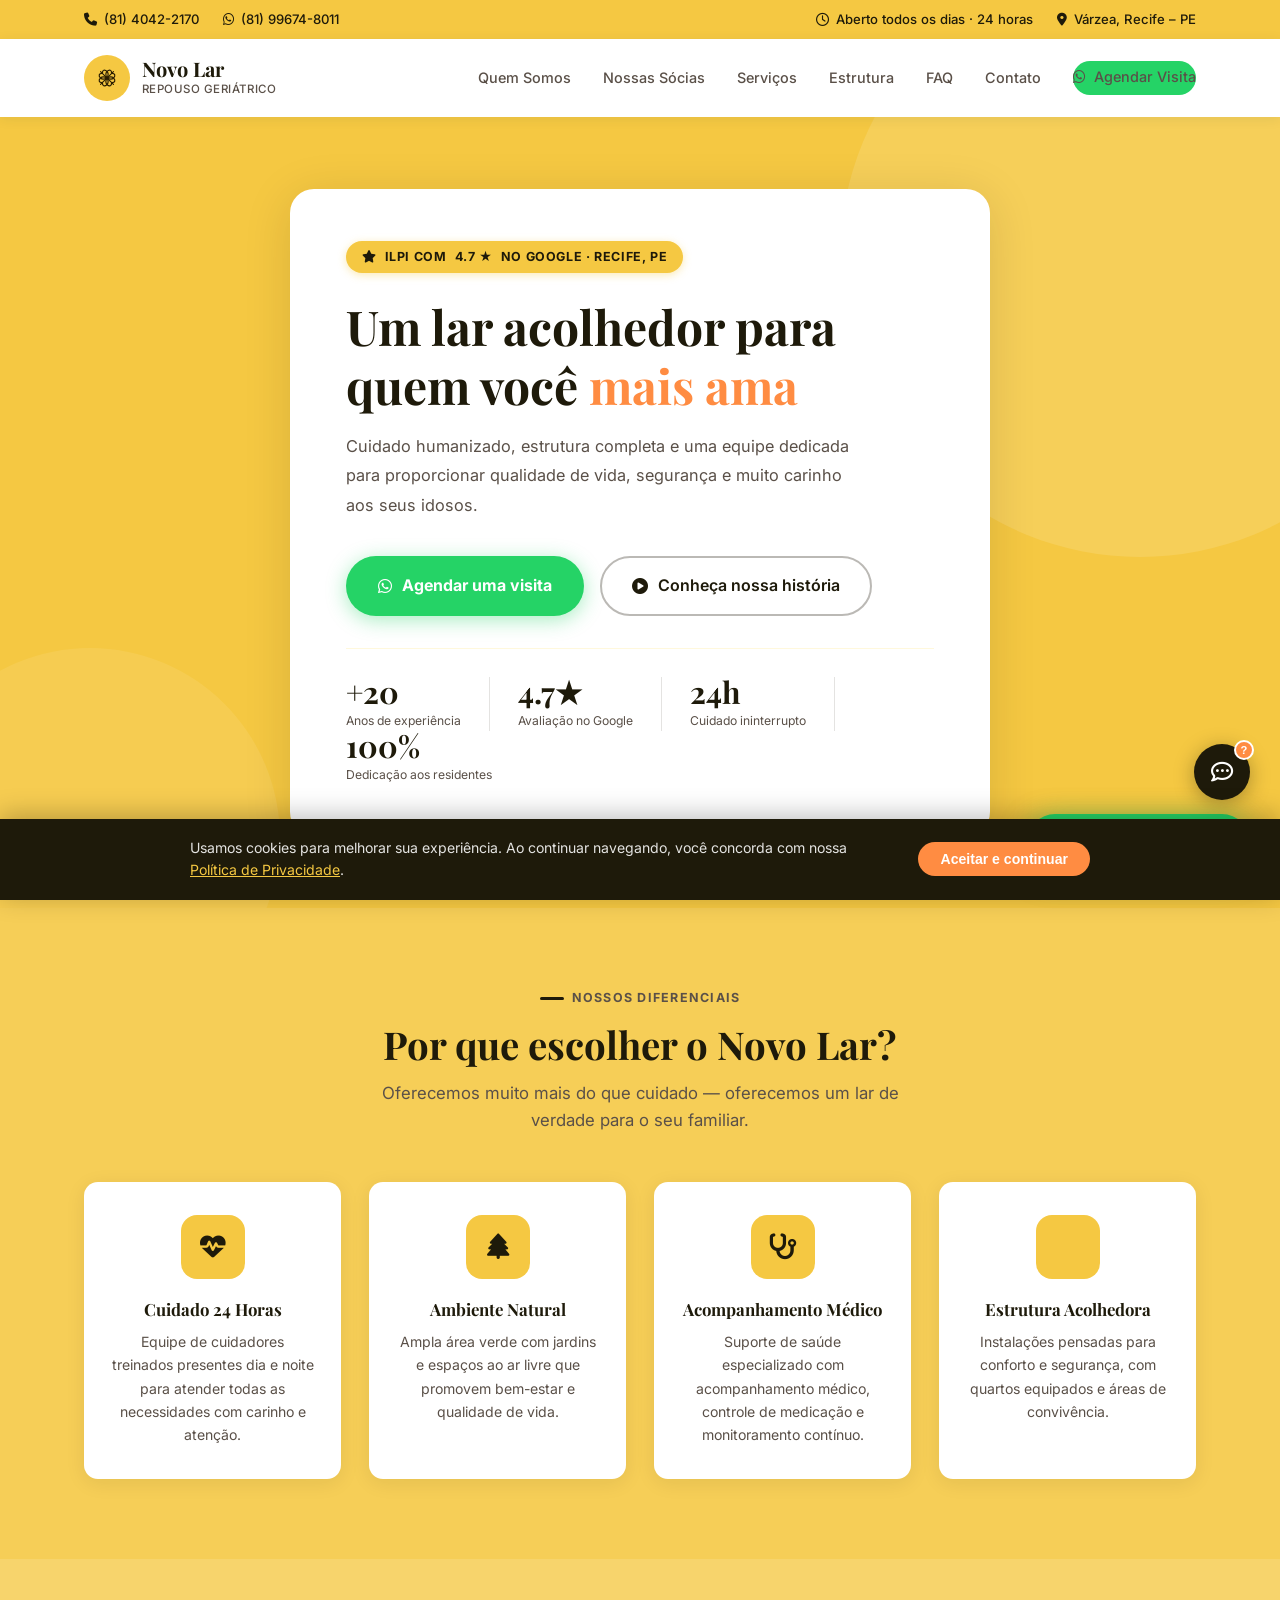
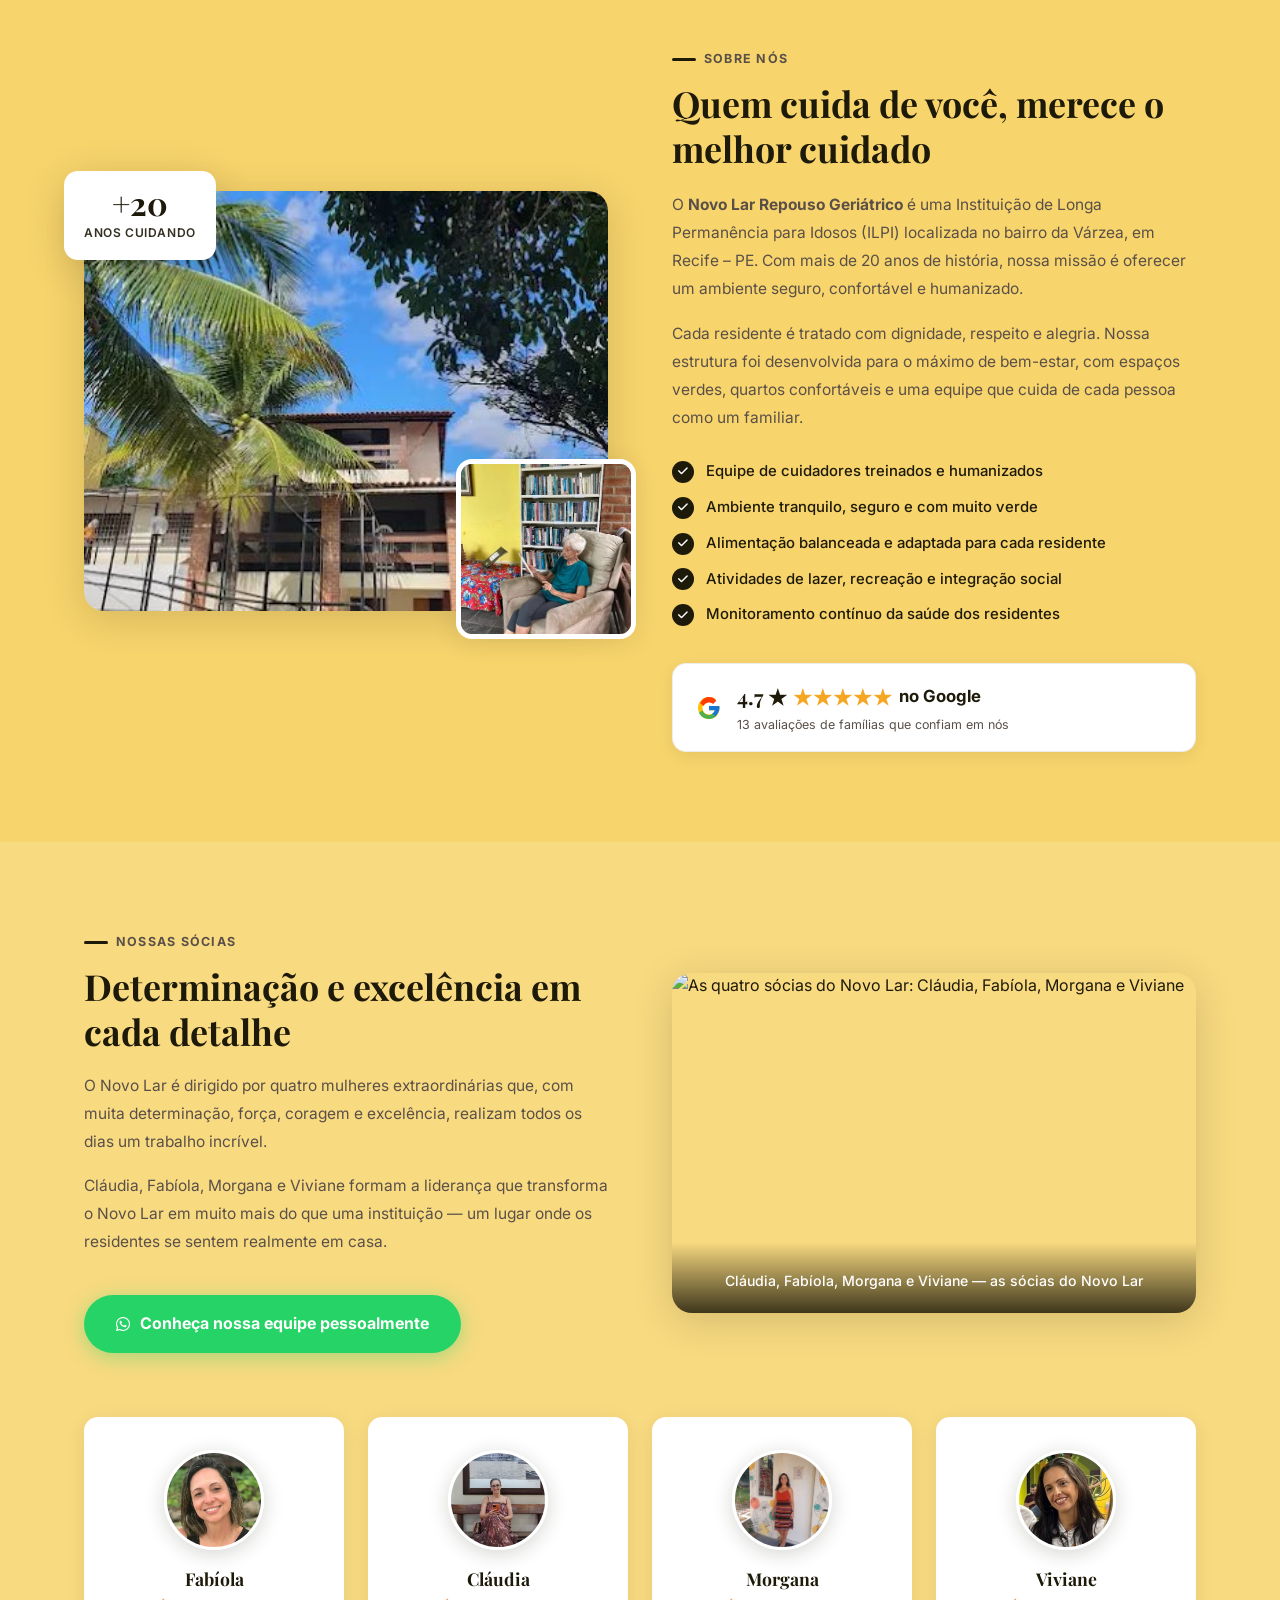
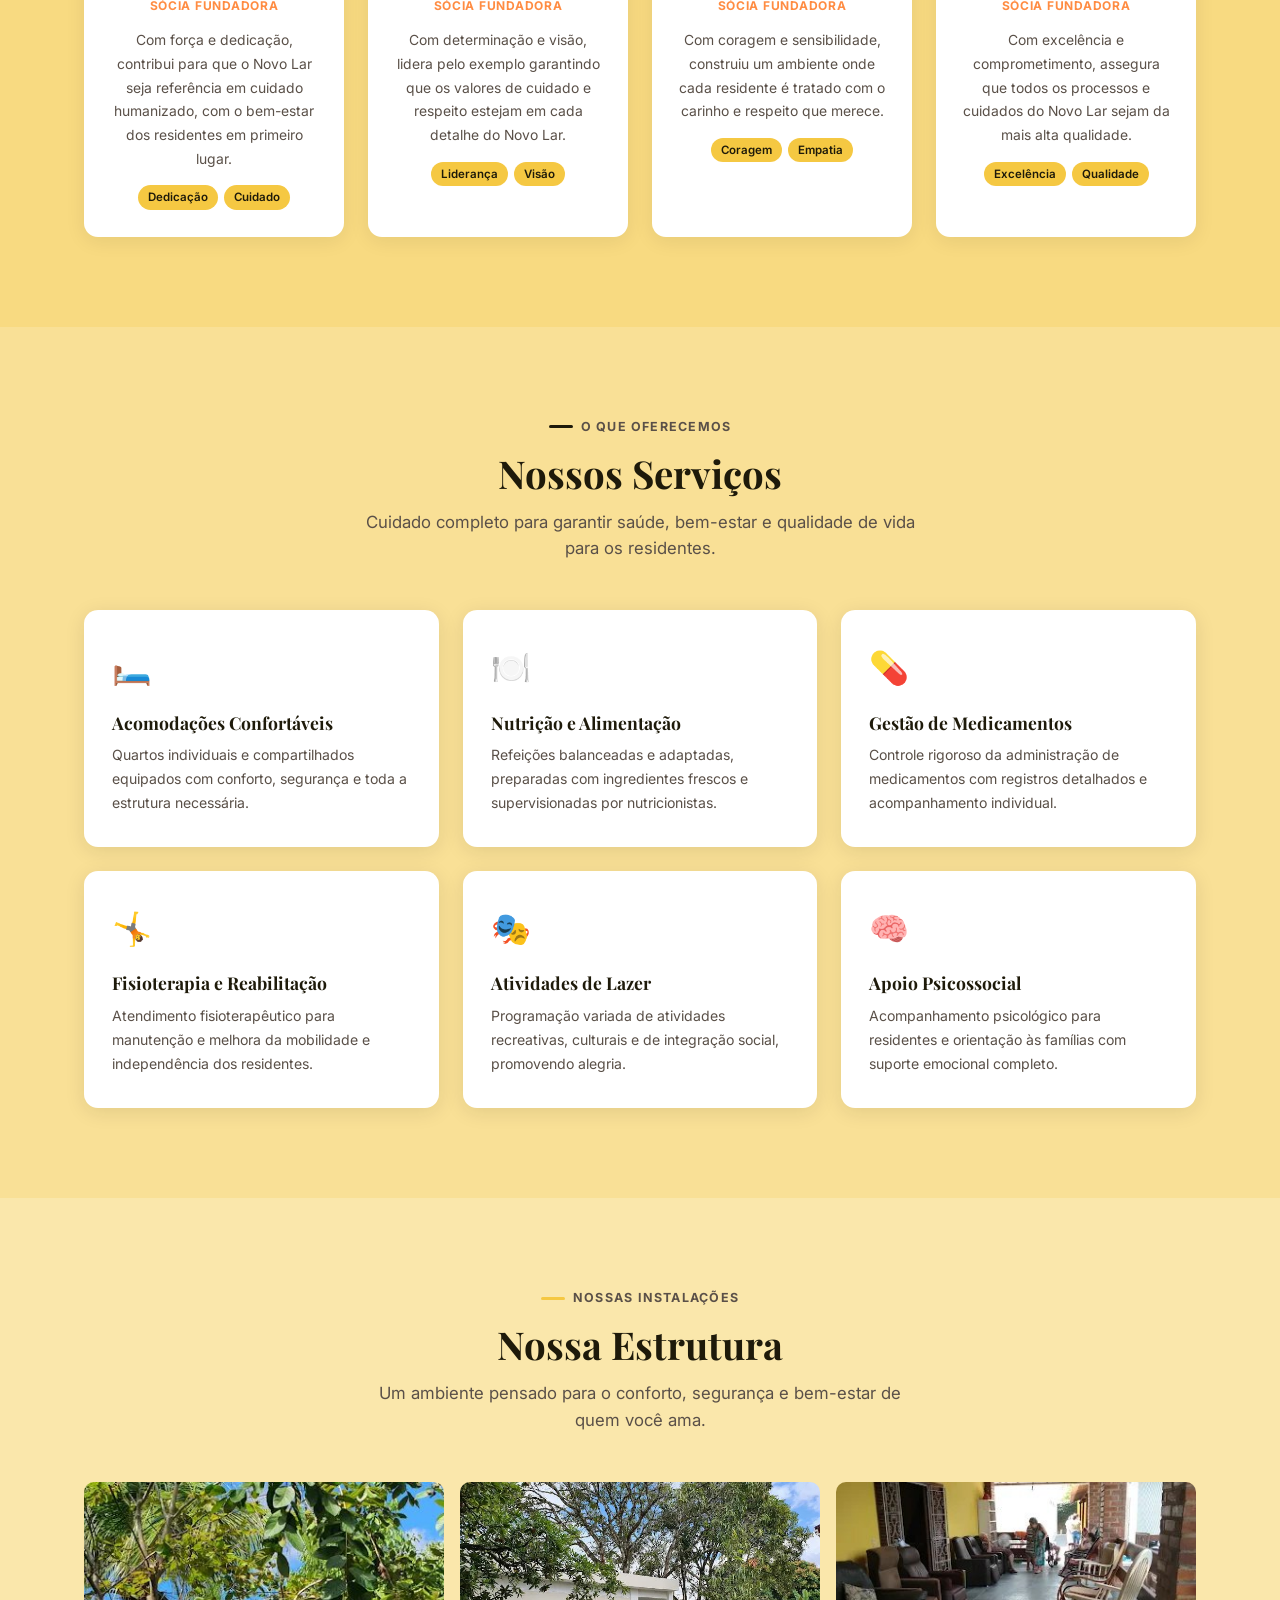
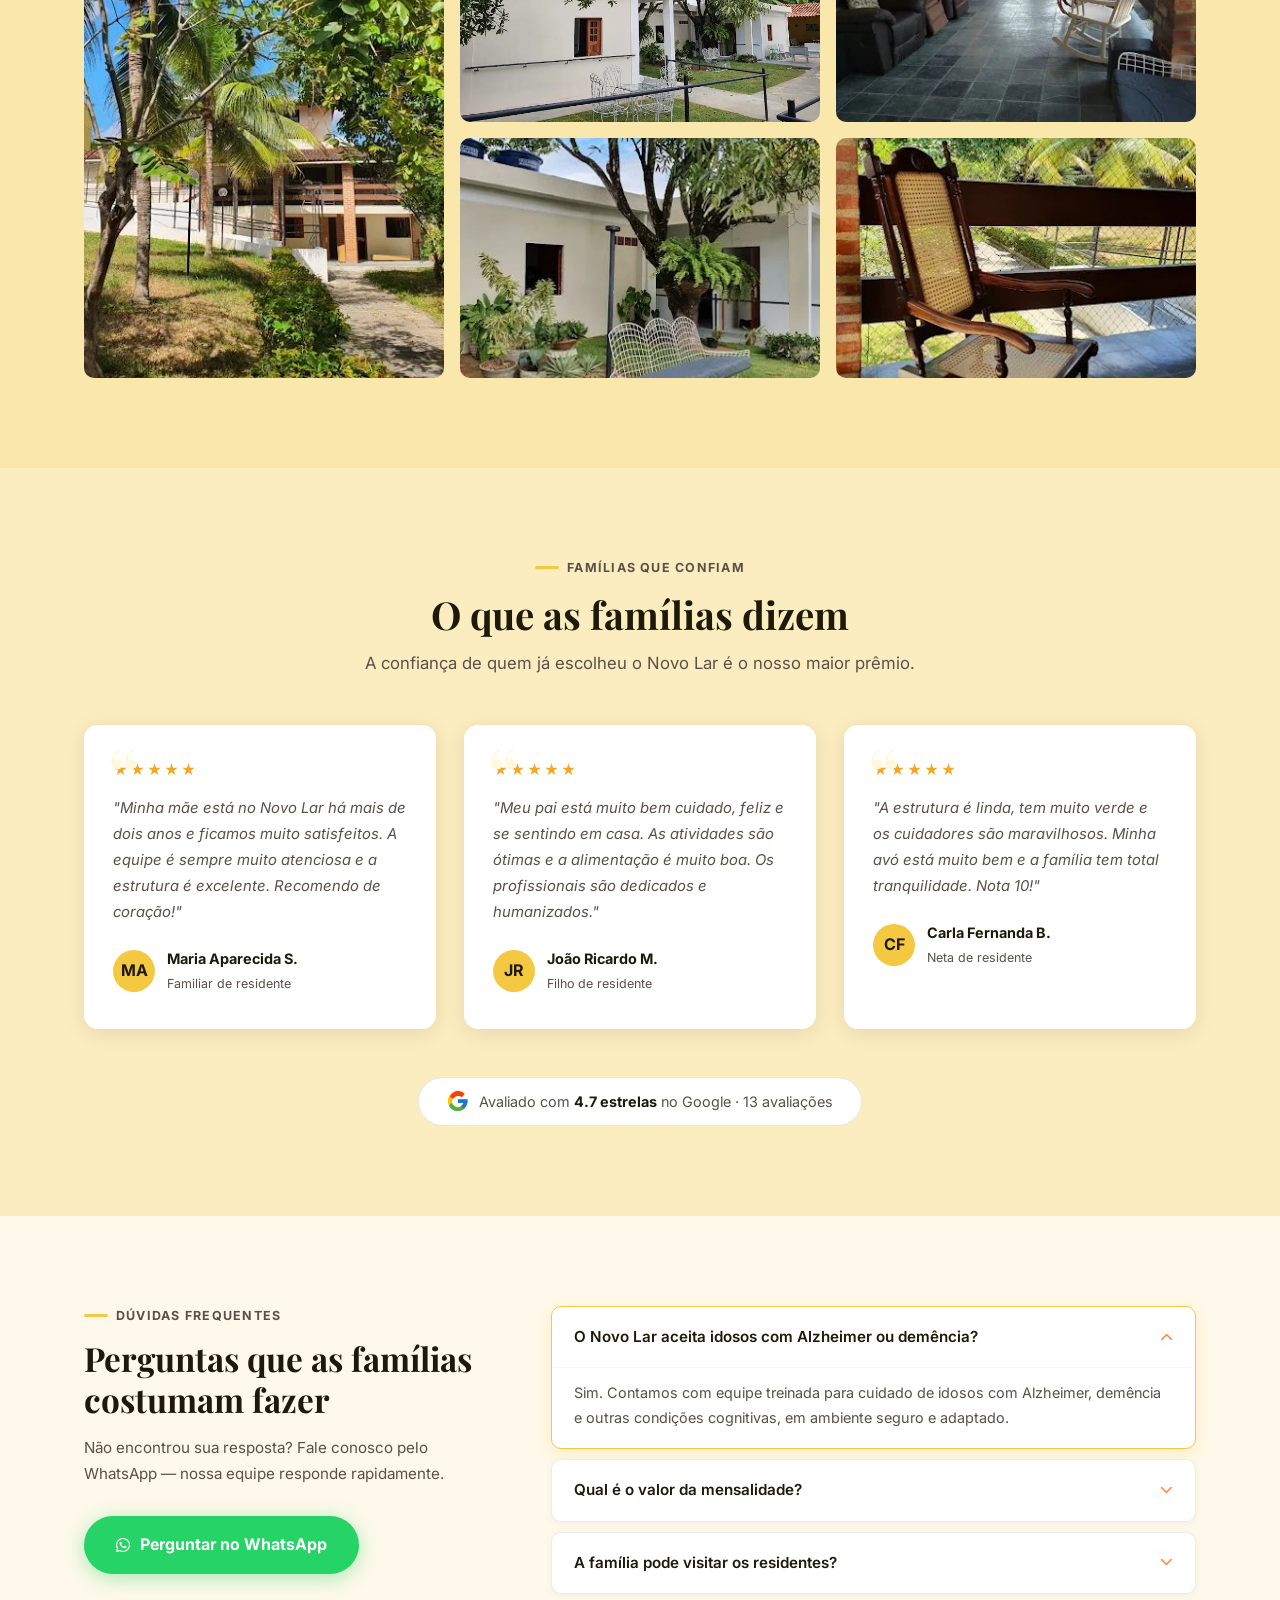
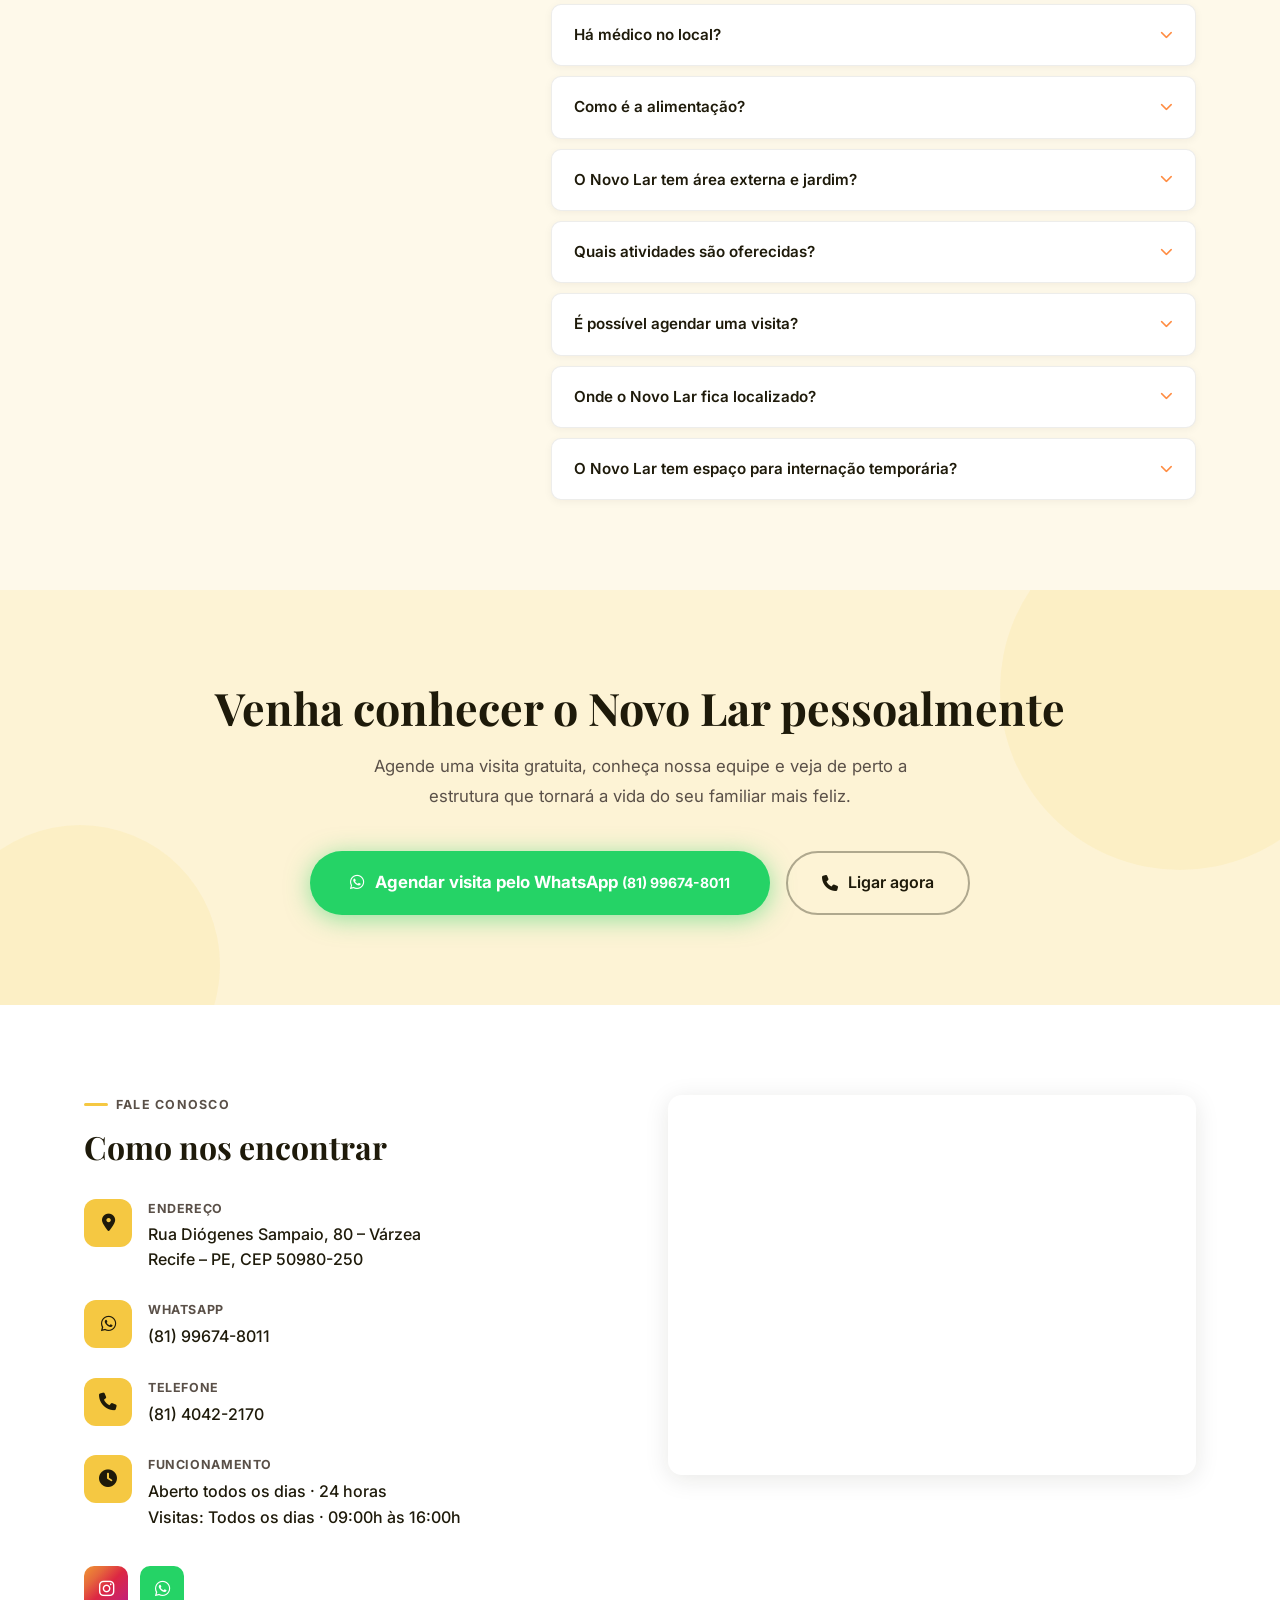
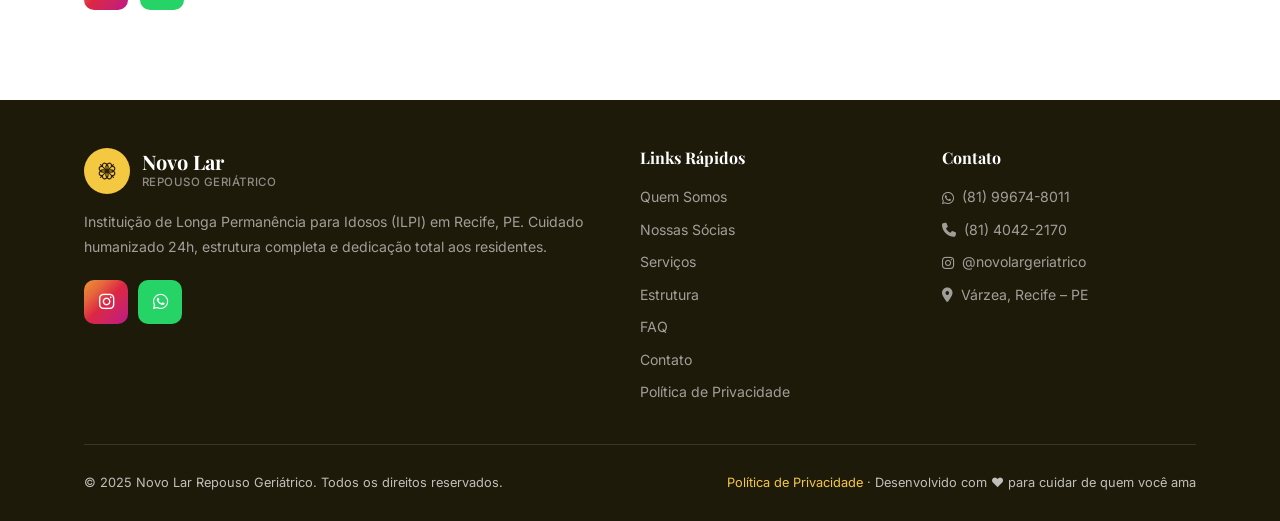
==== Novo Lar/index.html @ dc99f0a8 "feat: initial project setup" ====
<!DOCTYPE html>
<html lang="pt-BR">
<head>
  <meta charset="UTF-8">
  <meta name="viewport" content="width=device-width, initial-scale=1.0">

  <!-- ── SEO ─────────────────────────────────────────────────── -->
  <title>Novo Lar Geriátrico | Recife – PE | ILPI com cuidado humanizado</title>
  <meta name="description" content="Novo Lar Geriátrico em Recife (PE): Instituição de Longa Permanência para Idosos (ILPI) com cuidado humanizado 24h, estrutura completa, área verde e equipe especializada. Ligue (81) 4042-2170.">
  <meta name="keywords" content="casa de repouso Recife, lar de idosos Recife, ILPI Recife, geriátrico Recife, residência sênior Recife, cuidado de idosos PE">
  <meta name="robots" content="index, follow">
  <link rel="canonical" href="https://novolargeriátrico.com.br/">

  <!-- ── Open Graph ──────────────────────────────────────────── -->
  <meta property="og:type"        content="website">
  <meta property="og:url"         content="https://novolargeriátrico.com.br/">
  <meta property="og:title"       content="Novo Lar Geriátrico | Recife – PE">
  <meta property="og:description" content="ILPI com cuidado humanizado 24h em Recife, PE. Área verde, equipe especializada e muito carinho para os seus idosos.">
  <meta property="og:locale"      content="pt_BR">

  <!-- ── Schema.org — SEO Local ─────────────────────────────── -->
  <script type="application/ld+json">
  {
    "@context": "https://schema.org",
    "@type": "NursingHome",
    "name": "Novo Lar Repouso Geriátrico",
    "alternateName": "Novo Lar Geriátrico",
    "description": "Instituição de Longa Permanência para Idosos (ILPI) em Recife, PE. Cuidado humanizado 24 horas, estrutura completa e equipe especializada.",
    "url": "https://novolargeriátrico.com.br/",
    "telephone": "+55-81-4042-2170",
    "address": {
      "@type": "PostalAddress",
      "streetAddress": "Rua Diógenes Sampaio, 80",
      "addressLocality": "Recife",
      "addressRegion": "PE",
      "postalCode": "50980-250",
      "addressCountry": "BR"
    },
    "geo": {
      "@type": "GeoCoordinates",
      "latitude": "-8.06",
      "longitude": "-34.9486"
    },
    "openingHoursSpecification": {
      "@type": "OpeningHoursSpecification",
      "dayOfWeek": ["Monday","Tuesday","Wednesday","Thursday","Friday","Saturday","Sunday"],
      "opens": "00:00",
      "closes": "23:59"
    },
    "sameAs": [
      "https://www.instagram.com/novolargeriatrico/",
      "https://www.facebook.com/casadereposononovar"
    ],
    "aggregateRating": {
      "@type": "AggregateRating",
      "ratingValue": "4.7",
      "reviewCount": "13",
      "bestRating": "5"
    }
  }
  </script>

  <!-- ── Fontes ──────────────────────────────────────────────── -->
  <link rel="preconnect" href="https://fonts.googleapis.com">
  <link rel="preconnect" href="https://fonts.gstatic.com" crossorigin>
  <link href="https://fonts.googleapis.com/css2?family=Playfair+Display:wght@400;600;700&family=Inter:wght@300;400;500;600;700&display=swap" rel="stylesheet">

  <!-- ── Ícones ──────────────────────────────────────────────── -->
  <link rel="stylesheet" href="https://cdnjs.cloudflare.com/ajax/libs/font-awesome/6.5.0/css/all.min.css">

  <!-- ── Estilos ─────────────────────────────────────────────── -->
  <link rel="stylesheet" href="assets/css/style.css">
</head>
<body>

<!-- ============================================================
     TOP BAR
     ============================================================ -->
<div class="top-bar">
  <div class="container">
    <div class="top-bar__group">
      <span class="top-bar__item">
        <i class="fa-solid fa-phone" aria-hidden="true"></i>
        <a href="tel:+558140422170"><span data-fill="phone">(81) 4042-2170</span></a>
      </span>
      <span class="top-bar__item">
        <i class="fa-brands fa-whatsapp" aria-hidden="true"></i>
        <a href="#" data-wa="default"><span data-fill="whatsapp">(81) 99674-8011</span></a>
      </span>
    </div>
    <div class="top-bar__group">
      <span class="top-bar__item">
        <i class="fa-regular fa-clock" aria-hidden="true"></i>
        <span data-fill="hours">Aberto todos os dias · 24h</span>
      </span>
      <span class="top-bar__item">
        <i class="fa-solid fa-location-dot" aria-hidden="true"></i>
        Várzea, Recife – PE
      </span>
    </div>
  </div>
</div>

<!-- ============================================================
     HEADER
     ============================================================ -->
<header class="header">
  <div class="container">
    <nav class="nav" aria-label="Navegação principal">

      <a href="#" class="logo" aria-label="Novo Lar Geriátrico – página inicial">
        <div class="logo__icon">
          <img src="assets/img/logo.svg" alt="Logo Novo Lar" width="46" height="46">
        </div>
        <div>
          <span class="logo__name">Novo Lar</span>
          <span class="logo__tagline">Repouso Geriátrico</span>
        </div>
      </a>

      <ul class="nav__links" id="navLinks" role="list">
        <li><a href="#sobre">Quem Somos</a></li>
        <li><a href="#socias">Nossas Sócias</a></li>
        <li><a href="#servicos">Serviços</a></li>
        <li><a href="#estrutura">Estrutura</a></li>
        <li><a href="#faq">FAQ</a></li>
        <li><a href="#contato">Contato</a></li>
        <li>
          <a href="#" data-wa="visita" class="btn-nav-wa">
            <i class="fa-brands fa-whatsapp" aria-hidden="true"></i> Agendar Visita
          </a>
        </li>
      </ul>

      <button class="hamburger" id="hamburger"
              aria-controls="navLinks" aria-expanded="false"
              aria-label="Abrir menu">
        <span class="hamburger__line"></span>
        <span class="hamburger__line"></span>
        <span class="hamburger__line"></span>
      </button>
    </nav>
  </div>
</header>

<!-- ============================================================
     HERO
     ============================================================ -->
<section class="hero" aria-label="Apresentação">
  <div class="hero__bg" aria-hidden="true"></div>
  <div class="hero__overlay" aria-hidden="true"></div>

  <div class="container">
    <div class="hero__content">
      <div class="hero__card">

        <div class="hero__badge">
          <i class="fa-solid fa-star" aria-hidden="true"></i>
          ILPI com <span data-fill="rating">4.7 ★</span> no Google · Recife, PE
        </div>

        <h1 class="hero__title">
          Um lar acolhedor para quem você <em>mais ama</em>
        </h1>

        <p class="hero__desc">
          Cuidado humanizado, estrutura completa e uma equipe dedicada para proporcionar
          qualidade de vida, segurança e muito carinho aos seus idosos.
        </p>

        <div class="hero__ctas">
          <a href="#" data-wa="visita" class="btn btn-whatsapp">
            <i class="fa-brands fa-whatsapp" aria-hidden="true"></i>
            Agendar uma visita
          </a>
          <a href="#sobre" class="btn btn-outline">
            <i class="fa-solid fa-circle-play" aria-hidden="true"></i>
            Conheça nossa história
          </a>
        </div>

        <div class="hero__stats" aria-label="Nossos números">
          <div class="hero__stat">
            <strong>+20</strong>
            <span>Anos de experiência</span>
          </div>
          <div class="hero__stat">
            <strong>4.7★</strong>
            <span>Avaliação no Google</span>
          </div>
          <div class="hero__stat">
            <strong>24h</strong>
            <span>Cuidado ininterrupto</span>
          </div>
          <div class="hero__stat">
            <strong>100%</strong>
            <span>Dedicação aos residentes</span>
          </div>
        </div>

      </div>
    </div>
  </div>

  <!-- hero usa design CSS puro, sem imagens de banco que não podemos controlar -->
</section>

<!-- ============================================================
     DIFERENCIAIS
     ============================================================ -->
<section class="diferenciais" id="diferenciais">
  <div class="container">
    <div class="text-center">
      <div class="eyebrow" style="justify-content:center">Nossos Diferenciais</div>
      <h2 class="section-title">Por que escolher o Novo Lar?</h2>
      <p class="section-sub">Oferecemos muito mais do que cuidado — oferecemos um lar de verdade para o seu familiar.</p>
    </div>
    <div class="diferenciais__grid">
      <div class="dif-card">
        <div class="dif-card__icon" aria-hidden="true"><i class="fa-solid fa-heart-pulse"></i></div>
        <h3>Cuidado 24 Horas</h3>
        <p>Equipe de cuidadores treinados presentes dia e noite para atender todas as necessidades com carinho e atenção.</p>
      </div>
      <div class="dif-card">
        <div class="dif-card__icon" aria-hidden="true"><i class="fa-solid fa-tree"></i></div>
        <h3>Ambiente Natural</h3>
        <p>Ampla área verde com jardins e espaços ao ar livre que promovem bem-estar e qualidade de vida.</p>
      </div>
      <div class="dif-card">
        <div class="dif-card__icon" aria-hidden="true"><i class="fa-solid fa-stethoscope"></i></div>
        <h3>Acompanhamento Médico</h3>
        <p>Suporte de saúde especializado com acompanhamento médico, controle de medicação e monitoramento contínuo.</p>
      </div>
      <div class="dif-card">
        <div class="dif-card__icon" aria-hidden="true"><i class="fa-solid fa-house-chimney-heart"></i></div>
        <h3>Estrutura Acolhedora</h3>
        <p>Instalações pensadas para conforto e segurança, com quartos equipados e áreas de convivência.</p>
      </div>
    </div>
  </div>
</section>

<!-- ============================================================
     SOBRE NÓS
     ============================================================ -->
<section class="sobre" id="sobre">
  <div class="container">
    <div class="sobre__grid">

      <div class="sobre__images">
        <div class="sobre__img-badge" aria-label="Mais de 20 anos cuidando">
          <strong>+20</strong>
          <span>Anos cuidando</span>
        </div>
        <div class="sobre__img-main">
          <img src="assets/img/fachada-palmeira.jpg"
               alt="Fachada do Novo Lar Geriátrico com palmeiras — Recife, PE">
        </div>
        <div class="sobre__img-thumb">
          <img src="assets/img/residente-lendo.jpg"
               alt="Residente lendo confortavelmente no Novo Lar">
        </div>
      </div>

      <div class="sobre__text">
        <div class="eyebrow">Sobre Nós</div>
        <h2>Quem cuida de você, merece o melhor cuidado</h2>
        <p>
          O <strong>Novo Lar Repouso Geriátrico</strong> é uma Instituição de Longa Permanência
          para Idosos (ILPI) localizada no bairro da Várzea, em Recife – PE. Com mais de 20 anos
          de história, nossa missão é oferecer um ambiente seguro, confortável e humanizado.
        </p>
        <p>
          Cada residente é tratado com dignidade, respeito e alegria. Nossa estrutura foi
          desenvolvida para o máximo de bem-estar, com espaços verdes, quartos confortáveis
          e uma equipe que cuida de cada pessoa como um familiar.
        </p>
        <ul class="sobre__checklist" aria-label="Diferenciais">
          <li><i class="fa-solid fa-check" aria-hidden="true"></i> Equipe de cuidadores treinados e humanizados</li>
          <li><i class="fa-solid fa-check" aria-hidden="true"></i> Ambiente tranquilo, seguro e com muito verde</li>
          <li><i class="fa-solid fa-check" aria-hidden="true"></i> Alimentação balanceada e adaptada para cada residente</li>
          <li><i class="fa-solid fa-check" aria-hidden="true"></i> Atividades de lazer, recreação e integração social</li>
          <li><i class="fa-solid fa-check" aria-hidden="true"></i> Monitoramento contínuo da saúde dos residentes</li>
        </ul>
        <div class="rating-badge" aria-label="Avaliação 4.7 estrelas no Google">
          <svg class="rating-badge__glogo" width="24" height="24" viewBox="0 0 48 48" xmlns="http://www.w3.org/2000/svg" aria-hidden="true">
            <path d="M44.5 20H24v8.5h11.8C34.7 33.9 30.1 37 24 37c-7.2 0-13-5.8-13-13s5.8-13 13-13c3.1 0 5.9 1.1 8.1 2.9l6.4-6.4C34.6 4.1 29.6 2 24 2 11.8 2 2 11.8 2 24s9.8 22 22 22c11 0 21-8 21-22 0-1.3-.2-2.7-.5-4z" fill="#FFC107"/>
            <path d="M6.3 14.7l7 5.1C15.2 16.1 19.3 13 24 13c3.1 0 5.9 1.1 8.1 2.9l6.4-6.4C34.6 4.1 29.6 2 24 2 16.3 2 9.6 7.3 6.3 14.7z" fill="#FF3D00"/>
            <path d="M24 46c5.5 0 10.5-2.1 14.3-5.4l-6.6-5.6C29.6 36.9 26.9 38 24 38c-6.1 0-11.3-4.1-13-9.7l-7 5.4C7.5 41.4 15.2 46 24 46z" fill="#4CAF50"/>
            <path d="M44.5 20H24v8.5h11.8c-1 2.8-3 5.1-5.5 6.6l6.6 5.6C40.7 37.3 45 31 45 24c0-1.3-.2-2.7-.5-4z" fill="#1976D2"/>
          </svg>
          <div class="rating-badge__info">
            <strong><span data-fill="rating">4.7</span> <span class="rating-badge__stars" aria-label="5 estrelas">★★★★★</span> no Google</strong>
            <span>13 avaliações de famílias que confiam em nós</span>
          </div>
        </div>
      </div>

    </div>
  </div>
</section>

<!-- ============================================================
     SÓCIAS FUNDADORAS
     ============================================================ -->
<section class="socias" id="socias">
  <div class="container">

    <div class="socias__intro">
      <div class="socias__intro-text">
        <div class="eyebrow">Nossas Sócias</div>
        <h2>Determinação e excelência em cada detalhe</h2>
        <p>
          O Novo Lar é dirigido por quatro mulheres extraordinárias que, com muita determinação,
          força, coragem e excelência, realizam todos os dias um trabalho incrível.
        </p>
        <p>
          Cláudia, Fabíola, Morgana e Viviane formam a liderança que transforma o Novo Lar em
          muito mais do que uma instituição — um lugar onde os residentes se sentem realmente em casa.
        </p>
        <a href="#" data-wa="visita" class="btn btn-whatsapp" style="margin-top:24px; display:inline-flex">
          <i class="fa-brands fa-whatsapp" aria-hidden="true"></i>
          Conheça nossa equipe pessoalmente
        </a>
      </div>

      <figure class="socias__group-photo">
        <img src="https://images.unsplash.com/photo-1573497019940-1c28c88b4f3e?w=700&q=85"
             alt="As quatro sócias do Novo Lar: Cláudia, Fabíola, Morgana e Viviane">
        <figcaption>Cláudia, Fabíola, Morgana e Viviane — as sócias do Novo Lar</figcaption>
      </figure>
    </div>

    <!-- Cards gerados a partir de data/team.js via JS, mas com fallback HTML -->
    <div class="socias__grid">
      <article class="socia-card">
        <div class="socia-card__avatar">
          <img src="assets/img/socia-fabiola.jpg" alt="Fabíola — Sócia Fundadora do Novo Lar">
        </div>
        <h3>Fabíola</h3>
        <span class="socia-card__role">Sócia Fundadora</span>
        <p>Com força e dedicação, contribui para que o Novo Lar seja referência em cuidado humanizado, com o bem-estar dos residentes em primeiro lugar.</p>
        <div class="socia-card__tags">
          <span class="socia-card__tag">Dedicação</span>
          <span class="socia-card__tag">Cuidado</span>
        </div>
      </article>
      <article class="socia-card">
        <div class="socia-card__avatar">
          <img src="assets/img/socia-claudia.jpg" alt="Cláudia — Sócia Fundadora do Novo Lar">
        </div>
        <h3>Cláudia</h3>
        <span class="socia-card__role">Sócia Fundadora</span>
        <p>Com determinação e visão, lidera pelo exemplo garantindo que os valores de cuidado e respeito estejam em cada detalhe do Novo Lar.</p>
        <div class="socia-card__tags">
          <span class="socia-card__tag">Liderança</span>
          <span class="socia-card__tag">Visão</span>
        </div>
      </article>
      <article class="socia-card">
        <div class="socia-card__avatar">
          <img src="assets/img/socia-morgana.jpg" alt="Morgana — Sócia Fundadora do Novo Lar">
        </div>
        <h3>Morgana</h3>
        <span class="socia-card__role">Sócia Fundadora</span>
        <p>Com coragem e sensibilidade, construiu um ambiente onde cada residente é tratado com o carinho e respeito que merece.</p>
        <div class="socia-card__tags">
          <span class="socia-card__tag">Coragem</span>
          <span class="socia-card__tag">Empatia</span>
        </div>
      </article>
      <article class="socia-card">
        <div class="socia-card__avatar">
          <img src="assets/img/socia-viviane.jpg" alt="Viviane — Sócia Fundadora do Novo Lar">
        </div>
        <h3>Viviane</h3>
        <span class="socia-card__role">Sócia Fundadora</span>
        <p>Com excelência e comprometimento, assegura que todos os processos e cuidados do Novo Lar sejam da mais alta qualidade.</p>
        <div class="socia-card__tags">
          <span class="socia-card__tag">Excelência</span>
          <span class="socia-card__tag">Qualidade</span>
        </div>
      </article>
    </div>

  </div>
</section>

<!-- ============================================================
     SERVIÇOS
     ============================================================ -->
<section class="servicos" id="servicos">
  <div class="container">
    <div class="text-center">
      <div class="eyebrow" style="justify-content:center">O que oferecemos</div>
      <h2 class="section-title">Nossos Serviços</h2>
      <p class="section-sub">Cuidado completo para garantir saúde, bem-estar e qualidade de vida para os residentes.</p>
    </div>
    <div class="servicos__grid">
      <div class="serv-card">
        <span class="serv-card__icon" aria-hidden="true">🛏️</span>
        <h3>Acomodações Confortáveis</h3>
        <p>Quartos individuais e compartilhados equipados com conforto, segurança e toda a estrutura necessária.</p>
      </div>
      <div class="serv-card">
        <span class="serv-card__icon" aria-hidden="true">🍽️</span>
        <h3>Nutrição e Alimentação</h3>
        <p>Refeições balanceadas e adaptadas, preparadas com ingredientes frescos e supervisionadas por nutricionistas.</p>
      </div>
      <div class="serv-card">
        <span class="serv-card__icon" aria-hidden="true">💊</span>
        <h3>Gestão de Medicamentos</h3>
        <p>Controle rigoroso da administração de medicamentos com registros detalhados e acompanhamento individual.</p>
      </div>
      <div class="serv-card">
        <span class="serv-card__icon" aria-hidden="true">🤸</span>
        <h3>Fisioterapia e Reabilitação</h3>
        <p>Atendimento fisioterapêutico para manutenção e melhora da mobilidade e independência dos residentes.</p>
      </div>
      <div class="serv-card">
        <span class="serv-card__icon" aria-hidden="true">🎭</span>
        <h3>Atividades de Lazer</h3>
        <p>Programação variada de atividades recreativas, culturais e de integração social, promovendo alegria.</p>
      </div>
      <div class="serv-card">
        <span class="serv-card__icon" aria-hidden="true">🧠</span>
        <h3>Apoio Psicossocial</h3>
        <p>Acompanhamento psicológico para residentes e orientação às famílias com suporte emocional completo.</p>
      </div>
    </div>
  </div>
</section>

<!-- ============================================================
     ESTRUTURA — galeria
     ============================================================ -->
<section class="estrutura" id="estrutura">
  <div class="container">
    <div class="text-center">
      <div class="eyebrow" style="justify-content:center">Nossas Instalações</div>
      <h2 class="section-title">Nossa Estrutura</h2>
      <p class="section-sub">Um ambiente pensado para o conforto, segurança e bem-estar de quem você ama.</p>
    </div>
    <div class="gallery">
      <div class="gallery__item gallery__item--tall">
        <img src="assets/img/fachada-jardim.jpg" alt="Fachada do Novo Lar com jardim e palmeiras — Recife, PE">
        <div class="gallery__overlay"><span>Fachada & Jardim</span></div>
      </div>
      <div class="gallery__item">
        <img src="assets/img/area-externa.jpg" alt="Área externa com mesas e cadeiras de ferro">
        <div class="gallery__overlay"><span>Área Externa</span></div>
      </div>
      <div class="gallery__item">
        <img src="assets/img/sala-convivencia.jpg" alt="Ampla sala de convivência com sofás e cadeiras de balanço">
        <div class="gallery__overlay"><span>Sala de Convivência</span></div>
      </div>
      <div class="gallery__item">
        <img src="assets/img/jardim-banco.jpg" alt="Jardim com banco e vegetação exuberante">
        <div class="gallery__overlay"><span>Jardim & Área Verde</span></div>
      </div>
      <div class="gallery__item">
        <img src="assets/img/varanda-balanco.jpg" alt="Varanda acolhedora com cadeira de balanço e vista para o jardim">
        <div class="gallery__overlay"><span>Varanda Acolhedora</span></div>
      </div>
    </div>
  </div>
</section>

<!-- ============================================================
     DEPOIMENTOS
     ============================================================ -->
<section class="depoimentos" id="depoimentos">
  <div class="container">
    <div class="text-center">
      <div class="eyebrow" style="justify-content:center">Famílias que confiam</div>
      <h2 class="section-title">O que as famílias dizem</h2>
      <p class="section-sub">A confiança de quem já escolheu o Novo Lar é o nosso maior prêmio.</p>
    </div>
    <div class="depoimentos__grid">
      <article class="depo-card">
        <div class="depo-card__stars" aria-label="5 estrelas">★★★★★</div>
        <p class="depo-card__text">"Minha mãe está no Novo Lar há mais de dois anos e ficamos muito satisfeitos. A equipe é sempre muito atenciosa e a estrutura é excelente. Recomendo de coração!"</p>
        <div class="depo-card__author">
          <div class="depo-card__avatar" aria-hidden="true">MA</div>
          <div>
            <strong>Maria Aparecida S.</strong>
            <span>Familiar de residente</span>
          </div>
        </div>
      </article>
      <article class="depo-card">
        <div class="depo-card__stars" aria-label="5 estrelas">★★★★★</div>
        <p class="depo-card__text">"Meu pai está muito bem cuidado, feliz e se sentindo em casa. As atividades são ótimas e a alimentação é muito boa. Os profissionais são dedicados e humanizados."</p>
        <div class="depo-card__author">
          <div class="depo-card__avatar" aria-hidden="true">JR</div>
          <div>
            <strong>João Ricardo M.</strong>
            <span>Filho de residente</span>
          </div>
        </div>
      </article>
      <article class="depo-card">
        <div class="depo-card__stars" aria-label="5 estrelas">★★★★★</div>
        <p class="depo-card__text">"A estrutura é linda, tem muito verde e os cuidadores são maravilhosos. Minha avó está muito bem e a família tem total tranquilidade. Nota 10!"</p>
        <div class="depo-card__author">
          <div class="depo-card__avatar" aria-hidden="true">CF</div>
          <div>
            <strong>Carla Fernanda B.</strong>
            <span>Neta de residente</span>
          </div>
        </div>
      </article>
    </div>
    <div class="google-rating" aria-label="4.7 estrelas no Google com 13 avaliações">
      <svg class="google-rating__logo" viewBox="0 0 48 48" xmlns="http://www.w3.org/2000/svg" aria-hidden="true">
        <path d="M44.5 20H24v8.5h11.8C34.7 33.9 30.1 37 24 37c-7.2 0-13-5.8-13-13s5.8-13 13-13c3.1 0 5.9 1.1 8.1 2.9l6.4-6.4C34.6 4.1 29.6 2 24 2 11.8 2 2 11.8 2 24s9.8 22 22 22c11 0 21-8 21-22 0-1.3-.2-2.7-.5-4z" fill="#FFC107"/>
        <path d="M6.3 14.7l7 5.1C15.2 16.1 19.3 13 24 13c3.1 0 5.9 1.1 8.1 2.9l6.4-6.4C34.6 4.1 29.6 2 24 2 16.3 2 9.6 7.3 6.3 14.7z" fill="#FF3D00"/>
        <path d="M24 46c5.5 0 10.5-2.1 14.3-5.4l-6.6-5.6C29.6 36.9 26.9 38 24 38c-6.1 0-11.3-4.1-13-9.7l-7 5.4C7.5 41.4 15.2 46 24 46z" fill="#4CAF50"/>
        <path d="M44.5 20H24v8.5h11.8c-1 2.8-3 5.1-5.5 6.6l6.6 5.6C40.7 37.3 45 31 45 24c0-1.3-.2-2.7-.5-4z" fill="#1976D2"/>
      </svg>
      <span class="google-rating__text">
        Avaliado com <strong>4.7 estrelas</strong> no Google · 13 avaliações
      </span>
    </div>
  </div>
</section>

<!-- ============================================================
     FAQ
     ============================================================ -->
<section class="faq" id="faq">
  <div class="container">
    <div class="faq__layout">

      <div class="faq__header">
        <div class="eyebrow">Dúvidas Frequentes</div>
        <h2>Perguntas que as famílias costumam fazer</h2>
        <p>Não encontrou sua resposta? Fale conosco pelo WhatsApp — nossa equipe responde rapidamente.</p>
        <a href="#" data-wa="default" class="btn btn-whatsapp" style="margin-top:28px; display:inline-flex">
          <i class="fa-brands fa-whatsapp" aria-hidden="true"></i>
          Perguntar no WhatsApp
        </a>
      </div>

      <!-- Preenchido por faq-accordion.js a partir de data/faq.js -->
      <div class="faq__list" id="faqList" aria-label="Perguntas frequentes">
        <!-- Conteúdo dinâmico -->
      </div>

    </div>
  </div>
</section>

<!-- ============================================================
     CTA FINAL
     ============================================================ -->
<section class="cta-final" aria-labelledby="cta-heading">
  <div class="container">
    <div class="cta-final__inner">
      <h2 id="cta-heading">Venha conhecer o Novo Lar pessoalmente</h2>
      <p>Agende uma visita gratuita, conheça nossa equipe e veja de perto a estrutura que tornará a vida do seu familiar mais feliz.</p>
      <div class="cta-final__btns">
        <a href="#" data-wa="visita" class="btn btn-whatsapp btn-whatsapp--large">
          <i class="fa-brands fa-whatsapp" aria-hidden="true"></i>
          <span>
            Agendar visita pelo WhatsApp
            <small data-fill="whatsapp">(81) 99674-8011</small>
          </span>
        </a>
        <a href="tel:+558140422170" class="btn-phone">
          <i class="fa-solid fa-phone" aria-hidden="true"></i>
          Ligar agora
        </a>
      </div>
    </div>
  </div>
</section>

<!-- ============================================================
     CONTATO & MAPA
     ============================================================ -->
<section class="contato" id="contato">
  <div class="container">
    <div class="contato__grid">

      <div class="contato__info">
        <div class="eyebrow">Fale Conosco</div>
        <h2>Como nos encontrar</h2>

        <div class="info-item">
          <div class="info-item__icon" aria-hidden="true"><i class="fa-solid fa-location-dot"></i></div>
          <div>
            <span class="info-item__label">Endereço</span>
            <address class="info-item__value" style="font-style:normal">
              Rua Diógenes Sampaio, 80 – Várzea<br>
              Recife – PE, CEP 50980-250
            </address>
          </div>
        </div>

        <div class="info-item">
          <div class="info-item__icon" aria-hidden="true"><i class="fa-brands fa-whatsapp"></i></div>
          <div>
            <span class="info-item__label">WhatsApp</span>
            <a href="#" data-wa="default" class="info-item__value">
              <span data-fill="whatsapp">(81) 99674-8011</span>
            </a>
          </div>
        </div>

        <div class="info-item">
          <div class="info-item__icon" aria-hidden="true"><i class="fa-solid fa-phone"></i></div>
          <div>
            <span class="info-item__label">Telefone</span>
            <a href="tel:+558140422170" class="info-item__value">
              <span data-fill="phone">(81) 4042-2170</span>
            </a>
          </div>
        </div>

        <div class="info-item">
          <div class="info-item__icon" aria-hidden="true"><i class="fa-solid fa-clock"></i></div>
          <div>
            <span class="info-item__label">Funcionamento</span>
            <span class="info-item__value">
              <span data-fill="hours">Aberto todos os dias · 24 horas</span><br>
              Visitas: <span data-fill="visits">Seg a Sáb · 09h às 18h</span>
            </span>
          </div>
        </div>

        <div class="social-row" aria-label="Redes sociais">
          <a href="https://www.instagram.com/novolargeriatrico/" target="_blank" rel="noopener"
             class="social-btn social-btn--ig" aria-label="Siga-nos no Instagram">
            <i class="fa-brands fa-instagram" aria-hidden="true"></i>
          </a>
          <a href="#" data-wa="default"
             class="social-btn social-btn--wa" aria-label="Fale conosco pelo WhatsApp">
            <i class="fa-brands fa-whatsapp" aria-hidden="true"></i>
          </a>
        </div>
      </div>

      <div class="map-frame">
        <iframe
          src="https://www.google.com/maps/embed?pb=!1m18!1m12!1m3!1d3950.9862!2d-34.9486!3d-8.06!2m3!1f0!2f0!3f0!3m2!1i1024!2i768!4f13.1!3m3!1m2!1s0x7ab18ae2a9d8c3d%3A0x7b9fa2d!2sR.%20Di%C3%B4genes%20Sampaio%2C%2080%20-%20V%C3%A1rzea%2C%20Recife%20-%20PE!5e0!3m2!1spt-BR!2sbr!4v1700000000"
          allowfullscreen loading="lazy" referrerpolicy="no-referrer-when-downgrade"
          title="Localização do Novo Lar Geriátrico em Recife">
        </iframe>
      </div>

    </div>
  </div>
</section>

<!-- ============================================================
     RODAPÉ
     ============================================================ -->
<footer class="footer">
  <div class="container">
    <div class="footer__grid">

      <div class="footer__brand">
        <a href="#" class="logo" aria-label="Novo Lar – topo da página">
          <div class="logo__icon">
            <img src="assets/img/logo.svg" alt="Logo Novo Lar" width="46" height="46">
          </div>
          <div>
            <span class="logo__name">Novo Lar</span>
            <span class="logo__tagline">Repouso Geriátrico</span>
          </div>
        </a>
        <p class="footer__desc">
          Instituição de Longa Permanência para Idosos (ILPI) em Recife, PE.
          Cuidado humanizado 24h, estrutura completa e dedicação total aos residentes.
        </p>
        <div class="footer__social">
          <a href="https://www.instagram.com/novolargeriatrico/" target="_blank" rel="noopener"
             class="social-btn social-btn--ig" aria-label="Instagram">
            <i class="fa-brands fa-instagram" aria-hidden="true"></i>
          </a>
          <a href="#" data-wa="default" class="social-btn social-btn--wa" aria-label="WhatsApp">
            <i class="fa-brands fa-whatsapp" aria-hidden="true"></i>
          </a>
        </div>
      </div>

      <nav class="footer__col" aria-label="Links rápidos">
        <h4>Links Rápidos</h4>
        <ul>
          <li><a href="#sobre">Quem Somos</a></li>
          <li><a href="#socias">Nossas Sócias</a></li>
          <li><a href="#servicos">Serviços</a></li>
          <li><a href="#estrutura">Estrutura</a></li>
          <li><a href="#faq">FAQ</a></li>
          <li><a href="#contato">Contato</a></li>
          <li><a href="privacidade.html">Política de Privacidade</a></li>
        </ul>
      </nav>

      <div class="footer__col">
        <h4>Contato</h4>
        <ul>
          <li>
            <a href="#" data-wa="default">
              <i class="fa-brands fa-whatsapp" aria-hidden="true"></i>
              <span data-fill="whatsapp">(81) 99674-8011</span>
            </a>
          </li>
          <li>
            <a href="tel:+558140422170">
              <i class="fa-solid fa-phone" aria-hidden="true"></i>
              <span data-fill="phone">(81) 4042-2170</span>
            </a>
          </li>
          <li>
            <a href="https://www.instagram.com/novolargeriatrico/" target="_blank" rel="noopener">
              <i class="fa-brands fa-instagram" aria-hidden="true"></i>
              <span data-fill="instagram">@novolargeriatrico</span>
            </a>
          </li>
          <li>
            <a href="#contato">
              <i class="fa-solid fa-location-dot" aria-hidden="true"></i>
              Várzea, Recife – PE
            </a>
          </li>
        </ul>
      </div>

    </div>
    <div class="footer__bottom">
      <span>© 2025 Novo Lar Repouso Geriátrico. Todos os direitos reservados.</span>
      <span>
        <a href="privacidade.html">Política de Privacidade</a> ·
        Desenvolvido com ❤️ para cuidar de quem você ama
      </span>
    </div>
  </div>
</footer>

<!-- ============================================================
     BOTÃO FLUTUANTE WHATSAPP
     ============================================================ -->
<a href="#" data-wa="default" class="float-wa" aria-label="Fale conosco pelo WhatsApp">
  <i class="fa-brands fa-whatsapp" aria-hidden="true"></i>
  <div class="float-wa__text">
    Fale Conosco
    <small>Atendimento pelo WhatsApp</small>
  </div>
</a>

<!-- ============================================================
     SCRIPTS — ordem de carregamento importa
     config.js → dados → componentes → main.js
     ============================================================ -->
<script src="assets/js/config.js"></script>
<script src="assets/js/data/services.js"></script>
<script src="assets/js/data/faq.js"></script>
<script src="assets/js/data/team.js"></script>
<script src="assets/js/components/whatsapp.js"></script>
<script src="assets/js/components/faq-accordion.js"></script>
<script src="assets/js/components/chatbot.js"></script>
<script src="assets/js/components/cookie-banner.js"></script>
<script src="assets/js/main.js"></script>

</body>
</html>
---- Novo Lar/assets/css/style.css ----
/* ==========================================================================
   NOVO LAR GERIÁTRICO — Folha de Estilos Principal
   Organização: Reset → Variáveis → Componentes Base → Seções → Responsivo
   ========================================================================== */

/* --------------------------------------------------------------------------
   1. VARIÁVEIS & RESET
   -------------------------------------------------------------------------- */
:root {
  /* ── Paleta da Marca Novo Lar ─────────────────────────────
     Cores baseadas no Instagram @novolargeriatrico:
     Amarelo #F5C842 · Teal #4ECDC4 · Laranja #FF8C42
  ──────────────────────────────────────────────────────── */

  /* Escuros (backgrounds, nav, rodapé) */
  --green-dark:   #1E1A0A;   /* Charcoal quente — seções escuras */

  /* Amarelo — cor primária da marca */
  --green:        #F5C842;   /* Amarelo principal */
  --green-mid:    #4ECDC4;   /* Teal (interativo em fundos claros) */
  --green-light:  #7EE8E2;   /* Teal claro */
  --green-pale:   #FFF8DC;   /* Amarelo pálido (fundos de cards) */

  /* Laranjas / dourados */
  --gold:         #FF8C42;   /* Laranja da marca */
  --gold-light:   #F5C842;   /* Amarelo brilhante (destaques) */

  /* Neutros */
  --cream:        #FFFEF5;   /* Fundo creme amarelado */
  --cream-dark:   #FFF8DC;   /* Fundo alternado */
  --text:         #1E1A0A;   /* Texto escuro */
  --text-mid:     #5A5048;   /* Texto médio */
  --white:        #FFFFFF;

  /* WhatsApp (não muda — identidade da marca) */
  --wa-green:     #25D366;
  --wa-dark:      #128C7E;

  /* ── Degradê Amarelo → Branco (do topo até a base) ──── */
  --grad-0: #F5C842;   /* Hero — amarelo pleno */
  --grad-1: #F6CE57;   /* Diferenciais */
  --grad-2: #F7D46C;   /* Sobre (Quem Somos) */
  --grad-3: #F8DA81;   /* Sócias */
  --grad-4: #F9E096;   /* Serviços */
  --grad-5: #FAE7AB;   /* Estrutura */
  --grad-6: #FCEDC0;   /* Depoimentos */
  --grad-7: #FDF3D5;   /* CTA Final */
  --grad-8: #FEF9EA;   /* FAQ */
  --grad-9: #FFFFFF;   /* Contato — branco puro */

  /* Sombras */
  --shadow:     0 4px 24px rgba(30, 26, 10, 0.10);
  --shadow-lg:  0 8px 40px rgba(30, 26, 10, 0.16);

  /* Forma */
  --radius:     14px;
  --transition: all 0.3s ease;
}

*, *::before, *::after {
  margin: 0;
  padding: 0;
  box-sizing: border-box;
}

html { scroll-behavior: smooth; }

body {
  font-family: 'Inter', sans-serif;
  color: var(--text);
  background: var(--cream);
  line-height: 1.6;
}

h1, h2, h3, h4 {
  font-family: 'Playfair Display', serif;
  line-height: 1.25;
}

img  { display: block; max-width: 100%; }
a    { text-decoration: none; color: inherit; }


/* --------------------------------------------------------------------------
   2. UTILITÁRIOS
   -------------------------------------------------------------------------- */
.container {
  max-width: 1160px;
  margin: 0 auto;
  padding: 0 24px;
}

.text-center { text-align: center; }

.section-title {
  font-size: clamp(1.8rem, 3vw, 2.6rem);
  color: var(--green-dark);
  margin-bottom: 12px;
}

.section-sub {
  font-size: 1.05rem;
  color: var(--text-mid);
  max-width: 560px;
  margin: 0 auto 48px;
}

/* Eyebrow (rótulo acima do título de seção) */
.eyebrow {
  font-size: 0.78rem;
  font-weight: 700;
  color: var(--text-mid);    /* texto escuro — barra amarela faz o destaque */
  text-transform: uppercase;
  letter-spacing: 0.1em;
  margin-bottom: 12px;
  display: flex;
  align-items: center;
  gap: 8px;
}
.eyebrow::before {
  content: '';
  display: block;
  width: 24px;
  height: 3px;
  background: var(--green);  /* barra amarela vibrante */
  flex-shrink: 0;
  border-radius: 2px;
}


/* --------------------------------------------------------------------------
   3. BOTÕES
   -------------------------------------------------------------------------- */
.btn {
  display: inline-flex;
  align-items: center;
  gap: 10px;
  font-weight: 600;
  font-size: 1rem;
  border-radius: 50px;
  transition: var(--transition);
  cursor: pointer;
  border: none;
  outline: none;
}

.btn-whatsapp {
  padding: 16px 32px;
  background: var(--wa-green);
  color: var(--white);
  font-weight: 700;
  box-shadow: 0 4px 20px rgba(37, 211, 102, 0.40);
}
.btn-whatsapp:hover {
  background: var(--wa-dark);
  transform: translateY(-2px);
  box-shadow: 0 8px 28px rgba(37, 211, 102, 0.40);
}

.btn-whatsapp--large {
  padding: 18px 40px;
  font-size: 1.05rem;
  box-shadow: 0 4px 24px rgba(37, 211, 102, 0.50);
}
.btn-whatsapp--large:hover {
  transform: translateY(-3px);
  box-shadow: 0 10px 32px rgba(37, 211, 102, 0.50);
}

.btn-outline {
  padding: 15px 30px;
  background: transparent;
  color: var(--text);
  border: 2px solid rgba(30, 26, 10, 0.3);
}
.btn-outline:hover {
  background: var(--cream-dark);
  border-color: var(--green);
}

/* WhatsApp nav (pequeno, no header) */
.btn-nav-wa {
  display: flex;
  align-items: center;
  gap: 8px;
  background: var(--wa-green);
  color: var(--white);
  font-size: 0.88rem;
  font-weight: 600;
  padding: 9px 20px;
  border-radius: 50px;
  transition: var(--transition);
}
.btn-nav-wa:hover {
  background: var(--wa-dark);
  transform: translateY(-1px);
}


/* --------------------------------------------------------------------------
   4. TOP BAR
   -------------------------------------------------------------------------- */
.top-bar {
  background: var(--green);         /* topo amarelo — identidade da marca */
  color: var(--text);
  font-size: 0.82rem;
  font-weight: 500;
  padding: 9px 0;
}
.top-bar .container {
  display: flex;
  justify-content: space-between;
  align-items: center;
  flex-wrap: wrap;
  gap: 6px;
}
.top-bar__group {
  display: flex;
  gap: 24px;
  align-items: center;
}
.top-bar__item {
  display: flex;
  align-items: center;
  gap: 7px;
}
.top-bar a {
  color: var(--text);
  transition: var(--transition);
}
.top-bar a:hover { color: var(--green-dark); font-weight: 700; }


/* --------------------------------------------------------------------------
   5. HEADER / NAVEGAÇÃO
   -------------------------------------------------------------------------- */
.header {
  background: var(--white);
  position: sticky;
  top: 0;
  z-index: 100;
  box-shadow: 0 2px 12px rgba(27, 67, 50, 0.08);
}
.nav {
  display: flex;
  align-items: center;
  justify-content: space-between;
  padding: 16px 0;
}

/* Logo */
.logo {
  display: flex;
  align-items: center;
  gap: 12px;
}
.logo__icon {
  width: 46px;
  height: 46px;
  background: transparent;           /* SVG já tem fundo amarelo */
  border-radius: 12px;
  display: flex;
  align-items: center;
  justify-content: center;
  color: var(--green-dark);
  font-size: 1.4rem;
  flex-shrink: 0;
  overflow: hidden;
}
.logo__name {
  font-family: 'Playfair Display', serif;
  font-size: 1.25rem;
  color: var(--green-dark);
  font-weight: 700;
  line-height: 1.1;
  display: block;
}
.logo__tagline {
  font-size: 0.72rem;
  color: var(--text-mid);
  font-weight: 500;
  letter-spacing: 0.04em;
  text-transform: uppercase;
  display: block;
}

/* Links de navegação */
.nav__links {
  display: flex;
  list-style: none;
  gap: 32px;
  align-items: center;
}
.nav__links a {
  font-size: 0.9rem;
  font-weight: 500;
  color: var(--text-mid);
  transition: var(--transition);
  padding: 4px 0;
  border-bottom: 2px solid transparent;
}
.nav__links a:hover {
  color: var(--text);                /* texto escuro, sublinhado amarelo */
  border-bottom-color: var(--green); /* amarelo como destaque decorativo */
}

/* Hamburger (mobile) */
.hamburger {
  display: none;
  flex-direction: column;
  gap: 5px;
  cursor: pointer;
  padding: 4px;
  background: none;
  border: none;
}
.hamburger__line {
  display: block;
  width: 24px;
  height: 2px;
  background: var(--green-dark);   /* charcoal — contraste em header branco */
  border-radius: 2px;
  transition: var(--transition);
}


/* --------------------------------------------------------------------------
   6. HERO — fundo amarelo da marca, card branco central, sem imagens
   -------------------------------------------------------------------------- */
.hero {
  position: relative;
  min-height: 72vh;
  display: flex;
  align-items: center;
  overflow: hidden;
  background: var(--green);         /* amarelo da marca — igual à seção Serviços */
}

/* Círculo decorativo — canto superior direito */
.hero::before {
  content: '';
  position: absolute;
  top: -160px; right: -160px;
  width: 600px; height: 600px;
  border-radius: 50%;
  background: rgba(255, 255, 255, 0.12);
  pointer-events: none;
}

/* Círculo decorativo — canto inferior esquerdo */
.hero::after {
  content: '';
  position: absolute;
  bottom: -120px; left: -100px;
  width: 380px; height: 380px;
  border-radius: 50%;
  background: rgba(255, 255, 255, 0.08);
  pointer-events: none;
}

/* bg e overlay não usados */
.hero__bg    { display: none; }
.hero__overlay { display: none; }

/* Imagens laterais — removidas definitivamente, eram fonte de erros */
.hero__images,
.hero__img-main,
.hero__img-row  { display: none; }

.hero__content {
  position: relative;
  z-index: 2;
  width: 100%;
  padding: 72px 0;
}

/* Card branco central — mesma linguagem dos cards de Serviços */
.hero__card {
  background: var(--white);
  border-radius: 24px;
  padding: 52px 56px;
  box-shadow: 0 8px 48px rgba(30, 26, 10, 0.13);
  max-width: 700px;
}

.hero__badge {
  display: inline-flex;
  align-items: center;
  gap: 8px;
  background: var(--green);         /* pílula amarela dentro do card */
  color: var(--text);
  font-size: 0.78rem;
  font-weight: 700;
  padding: 6px 16px;
  border-radius: 50px;
  margin-bottom: 24px;
  letter-spacing: 0.05em;
  text-transform: uppercase;
  box-shadow: 0 2px 8px rgba(245, 200, 66, 0.4);
}
.hero__title {
  font-size: clamp(1.9rem, 3.8vw, 3rem);
  color: var(--green-dark);
  margin-bottom: 18px;
  font-weight: 700;
  line-height: 1.22;
}
.hero__title em {
  font-style: normal;
  color: var(--gold);
}
.hero__desc {
  font-size: 1.02rem;
  color: var(--text-mid);
  margin-bottom: 36px;
  max-width: 520px;
  line-height: 1.8;
}
.hero__ctas {
  display: flex;
  gap: 16px;
  flex-wrap: wrap;
}
.hero__stats {
  display: flex;
  gap: 0;
  margin-top: 32px;
  padding-top: 28px;
  border-top: 1px solid var(--green-pale);
  flex-wrap: wrap;
}
.hero__stat {
  padding: 0 28px 0 0;
  margin-right: 28px;
  border-right: 1px solid rgba(30, 26, 10, 0.12);
}
.hero__stat:last-child { border: none; margin-right: 0; }
.hero__stat strong {
  display: block;
  font-family: 'Playfair Display', serif;
  font-size: 1.9rem;
  color: var(--green-dark);
  line-height: 1;
}
.hero__stat span {
  font-size: 0.76rem;
  color: var(--text-mid);
  margin-top: 4px;
  display: block;
}


/* --------------------------------------------------------------------------
   7. SEÇÃO: DIFERENCIAIS
   -------------------------------------------------------------------------- */
.diferenciais {
  padding: 80px 0;
  background: var(--grad-1);         /* degradê passo 1 — amarelo forte */
}
.diferenciais .section-title { color: var(--green-dark); }
.diferenciais .section-sub   { color: var(--text-mid); }
.diferenciais .eyebrow       { color: var(--text-mid); }
.diferenciais .eyebrow::before { background: var(--green-dark); }
.diferenciais__grid {
  display: grid;
  grid-template-columns: repeat(4, 1fr);
  gap: 28px;
}
.dif-card {
  background: var(--white);
  border-radius: var(--radius);
  padding: 32px 24px;
  text-align: center;
  border: 1px solid transparent;
  transition: var(--transition);
  box-shadow: 0 4px 20px rgba(30, 26, 10, 0.08);
}
.dif-card:hover {
  transform: translateY(-6px);
  box-shadow: var(--shadow-lg);
  border-color: var(--green-pale);
}
.dif-card__icon {
  width: 64px;
  height: 64px;
  border-radius: 16px;
  background: var(--green);          /* fundo amarelo vibrante */
  display: flex;
  align-items: center;
  justify-content: center;
  margin: 0 auto 20px;
  font-size: 1.6rem;
  color: var(--text);                /* ícone escuro sobre amarelo — ótimo contraste */
  transition: var(--transition);
}
.dif-card:hover .dif-card__icon {
  background: var(--green-dark);     /* fundo escuro no hover */
  color: var(--green);               /* ícone amarelo sobre escuro */
}
.dif-card h3 {
  font-size: 1.05rem;
  color: var(--green-dark);
  margin-bottom: 10px;
}
.dif-card p {
  font-size: 0.88rem;
  color: var(--text-mid);
  line-height: 1.65;
}


/* --------------------------------------------------------------------------
   8. SEÇÃO: SOBRE NÓS
   -------------------------------------------------------------------------- */
.sobre {
  padding: 90px 0;
  background: var(--grad-2);         /* degradê passo 2 */
}
.sobre .eyebrow       { color: var(--text-mid); }
.sobre .eyebrow::before { background: var(--green-dark); }
.sobre .sobre__text h2 { color: var(--green-dark); }
.sobre .sobre__text p  { color: var(--text-mid); }
.sobre__grid {
  display: grid;
  grid-template-columns: 1fr 1fr;
  gap: 64px;
  align-items: center;
}

/* Coluna de imagens */
.sobre__images { position: relative; }
.sobre__img-badge {
  position: absolute;
  top: -20px;
  left: -20px;
  z-index: 2;
  background: var(--white);          /* badge branco sobre fundo amarelo da seção */
  color: var(--text);
  border-radius: 14px;
  padding: 16px 20px;
  text-align: center;
  box-shadow: var(--shadow-lg);
}
.sobre__img-badge strong {
  font-family: 'Playfair Display', serif;
  font-size: 2rem;
  display: block;
  line-height: 1;
}
.sobre__img-badge span {
  font-size: 0.75rem;
  font-weight: 600;
  text-transform: uppercase;
  letter-spacing: 0.05em;
  opacity: 0.9;
}
.sobre__img-main {
  border-radius: 20px;
  overflow: hidden;
  height: 420px;
  box-shadow: var(--shadow-lg);
}
.sobre__img-main img {
  width: 100%;
  height: 100%;
  object-fit: cover;
}
.sobre__img-thumb {
  position: absolute;
  bottom: -28px;
  right: -28px;
  width: 180px;
  height: 180px;
  border-radius: 16px;
  overflow: hidden;
  border: 5px solid var(--white);
  box-shadow: var(--shadow);
}
.sobre__img-thumb img {
  width: 100%;
  height: 100%;
  object-fit: cover;
}

/* Coluna de texto */
.sobre__text h2 {
  font-size: clamp(1.7rem, 2.8vw, 2.3rem);
  color: var(--green-dark);
  margin-bottom: 20px;
}
.sobre__text p {
  font-size: 0.97rem;
  color: var(--text-mid);
  margin-bottom: 18px;
  line-height: 1.8;
}
.sobre__checklist {
  list-style: none;
  margin: 28px 0 36px;
  display: flex;
  flex-direction: column;
  gap: 12px;
}
.sobre__checklist li {
  display: flex;
  align-items: center;
  gap: 12px;
  font-size: 0.93rem;
  font-weight: 500;
}
.sobre__checklist li i {
  width: 22px;
  height: 22px;
  background: var(--green-dark);     /* bolinha escura sobre fundo amarelo */
  border-radius: 50%;
  display: flex;
  align-items: center;
  justify-content: center;
  color: var(--white);               /* ícone branco sobre círculo escuro */
  font-size: 0.7rem;
  flex-shrink: 0;
}
.rating-badge {
  display: flex;
  align-items: center;
  gap: 16px;
  background: var(--white);
  border: 1px solid rgba(30, 26, 10, 0.08);
  border-radius: 14px;
  padding: 16px 24px;
  box-shadow: 0 4px 16px rgba(30, 26, 10, 0.08);
}
.rating-badge__stars {
  color: #F5A623;
  font-size: 0.85rem;
  letter-spacing: 1px;
  display: flex;
  align-items: center;
  gap: 2px;
}
.rating-badge__info {
  display: flex;
  flex-direction: column;
}
.rating-badge__info strong {
  font-size: 1.05rem;
  color: var(--green-dark);
  display: flex;
  align-items: center;
  gap: 6px;
}
.rating-badge__info strong span {
  font-family: 'Playfair Display', serif;
  font-size: 1.3rem;
}
.rating-badge__info > span {
  display: block;
  font-size: 0.78rem;
  color: var(--text-mid);
  margin-top: 2px;
}
.rating-badge__glogo {
  flex-shrink: 0;
}


/* --------------------------------------------------------------------------
   9. SEÇÃO: SÓCIAS
   -------------------------------------------------------------------------- */
.socias {
  padding: 90px 0;
  background: var(--grad-3);         /* degradê passo 3 */
}
.socias .eyebrow       { color: var(--text-mid); }
.socias .eyebrow::before { background: var(--green-dark); }
.socias__intro {
  display: grid;
  grid-template-columns: 1fr 1fr;
  gap: 64px;
  align-items: center;
  margin-bottom: 64px;
}
.socias__intro-text h2 {
  font-size: clamp(1.7rem, 2.8vw, 2.3rem);
  color: var(--green-dark);
  margin-bottom: 18px;
}
.socias__intro-text p {
  font-size: 0.97rem;
  color: var(--text-mid);
  line-height: 1.8;
  margin-bottom: 16px;
}
.socias__group-photo {
  position: relative;
  border-radius: 20px;
  overflow: hidden;
  box-shadow: var(--shadow-lg);
}
.socias__group-photo img {
  width: 100%;
  height: 340px;
  object-fit: cover;
  object-position: center top;
}
.socias__group-photo figcaption {
  position: absolute;
  bottom: 0;
  left: 0;
  right: 0;
  background: linear-gradient(0deg, rgba(30, 26, 10, 0.85) 0%, transparent 100%);
  padding: 28px 24px 20px;
  color: var(--white);
  font-size: 0.88rem;
  font-weight: 500;
  text-align: center;
}

/* Cards individuais das sócias */
.socias__grid {
  display: grid;
  grid-template-columns: repeat(4, 1fr);
  gap: 24px;
}
.socia-card {
  background: var(--white);
  border-radius: var(--radius);
  padding: 32px 22px 26px;
  text-align: center;
  border: 1px solid transparent;
  transition: var(--transition);
  box-shadow: 0 4px 20px rgba(30, 26, 10, 0.08);
}
.socia-card:hover {
  transform: translateY(-6px);
  box-shadow: var(--shadow-lg);
  border-color: var(--green-pale);
}
.socia-card__avatar {
  width: 100px;
  height: 100px;
  border-radius: 50%;
  margin: 0 auto 18px;
  border: 3px solid var(--white);
  box-shadow: 0 4px 20px rgba(30, 26, 10, 0.18);
  overflow: hidden;
}
.socia-card__avatar img {
  width: 100%;
  height: 100%;
  object-fit: cover;
  object-position: center top;  /* foca no rosto */
  display: block;
}
.socia-card h3 {
  font-size: 1.1rem;
  color: var(--green-dark);
  margin-bottom: 6px;
}
.socia-card__role {
  font-size: 0.75rem;
  font-weight: 700;
  color: var(--gold);                /* laranja da marca — contraste em fundo creme */
  text-transform: uppercase;
  letter-spacing: 0.06em;
  margin-bottom: 14px;
  display: block;
}
.socia-card p {
  font-size: 0.87rem;
  color: var(--text-mid);
  line-height: 1.7;
}
.socia-card__tags {
  display: flex;
  flex-wrap: wrap;
  gap: 6px;
  justify-content: center;
  margin-top: 14px;
}
.socia-card__tag {
  font-size: 0.72rem;
  font-weight: 600;
  color: var(--text);                /* texto escuro sobre amarelo */
  background: var(--green);         /* pílula amarela */
  padding: 3px 10px;
  border-radius: 50px;
}


/* --------------------------------------------------------------------------
   10. SEÇÃO: SERVIÇOS — fundo amarelo, cards brancos
   -------------------------------------------------------------------------- */
.servicos {
  padding: 90px 0;
  background: var(--grad-4);        /* degradê passo 4 */
}
.servicos .section-title { color: var(--green-dark); }
.servicos .section-sub   { color: var(--text-mid); }
.servicos .eyebrow       { color: var(--text-mid); }
.servicos .eyebrow::before { background: var(--green-dark); }
.servicos__grid {
  display: grid;
  grid-template-columns: repeat(3, 1fr);
  gap: 24px;
}
.serv-card {
  background: var(--white);         /* card branco sobre fundo amarelo */
  border: none;
  border-radius: var(--radius);
  padding: 32px 28px;
  transition: var(--transition);
  box-shadow: 0 4px 20px rgba(30, 26, 10, 0.10);
}
.serv-card:hover {
  background: var(--cream);
  transform: translateY(-6px);
  box-shadow: 0 10px 32px rgba(30, 26, 10, 0.15);
}
.serv-card__icon {
  font-size: 2rem;
  margin-bottom: 18px;
  display: block;
  color: var(--gold);               /* ícone laranja sobre card branco */
}
.serv-card h3 {
  font-size: 1.1rem;
  color: var(--green-dark);
  margin-bottom: 10px;
}
.serv-card p {
  font-size: 0.88rem;
  color: var(--text-mid);
  line-height: 1.7;
}


/* --------------------------------------------------------------------------
   11. SEÇÃO: NOSSA ESTRUTURA (galeria)
   -------------------------------------------------------------------------- */
.estrutura {
  padding: 90px 0;
  background: var(--grad-5);        /* degradê passo 5 */
}
.gallery {
  display: grid;
  grid-template-columns: repeat(3, 1fr);
  grid-template-rows: 240px 240px;
  gap: 16px;
}
.gallery__item {
  overflow: hidden;
  border-radius: 10px;
  position: relative;
}
.gallery__item--tall { grid-row: span 2; }
.gallery__item img {
  width: 100%;
  height: 100%;
  object-fit: cover;
  transition: transform 0.5s ease;
}
.gallery__item:hover img { transform: scale(1.06); }
.gallery__overlay {
  position: absolute;
  inset: 0;
  background: linear-gradient(180deg, transparent 50%, rgba(30, 26, 10, 0.78) 100%);
  opacity: 0;
  transition: var(--transition);
  display: flex;
  align-items: flex-end;
  padding: 20px;
}
.gallery__item:hover .gallery__overlay { opacity: 1; }
.gallery__overlay span {
  color: var(--white);
  font-size: 0.88rem;
  font-weight: 600;
}


/* --------------------------------------------------------------------------
   12. SEÇÃO: DEPOIMENTOS
   -------------------------------------------------------------------------- */
.depoimentos {
  padding: 90px 0;
  background: var(--grad-6);        /* degradê passo 6 */
}
.depoimentos .section-title { color: var(--green-dark); }
.depoimentos .section-sub   { color: var(--text-mid); }
.depoimentos__grid {
  display: grid;
  grid-template-columns: repeat(3, 1fr);
  gap: 28px;
}
.depo-card {
  background: var(--white);          /* card branco sobre fundo amarelo */
  border-radius: var(--radius);
  padding: 32px 28px;
  position: relative;
  transition: var(--transition);
  border: 1px solid transparent;
  box-shadow: 0 4px 20px rgba(30, 26, 10, 0.10);
}
.depo-card:hover {
  transform: translateY(-4px);
  box-shadow: var(--shadow-lg);
  border-color: var(--green-pale);
}
.depo-card::before {
  content: '\201C';
  font-family: 'Playfair Display', serif;
  font-size: 5rem;
  color: var(--green-pale);
  position: absolute;
  top: 8px;
  left: 22px;
  line-height: 1;
}
.depo-card__stars {
  color: #F5A623;
  font-size: 0.9rem;
  letter-spacing: 2px;
  margin-bottom: 14px;
}
.depo-card__text {
  font-size: 0.93rem;
  color: var(--text-mid);
  line-height: 1.75;
  margin-bottom: 22px;
  font-style: italic;
}
.depo-card__author {
  display: flex;
  align-items: center;
  gap: 12px;
}
.depo-card__avatar {
  width: 42px;
  height: 42px;
  border-radius: 50%;
  background: var(--green);          /* avatar amarelo */
  display: flex;
  align-items: center;
  justify-content: center;
  color: var(--text);                /* inicial escura sobre amarelo */
  font-weight: 700;
  font-size: 1rem;
  flex-shrink: 0;
}
.depo-card__author strong {
  display: block;
  font-size: 0.9rem;
}
.depo-card__author span {
  font-size: 0.78rem;
  color: var(--text-mid);
}

/* Badge Google */
.google-rating {
  display: flex;
  align-items: center;
  gap: 10px;
  justify-content: center;
  margin-top: 48px;
  background: var(--white);          /* badge branco sobre fundo amarelo */
  border: 1px solid rgba(30, 26, 10, 0.10);
  border-radius: 50px;
  padding: 12px 28px;
  width: fit-content;
  margin-left: auto;
  margin-right: auto;
}
.google-rating__logo { height: 22px; }
.google-rating__text { font-size: 0.9rem; color: var(--text-mid); }
.google-rating__text strong { color: var(--text); }


/* --------------------------------------------------------------------------
   13. SEÇÃO: CTA FINAL
   -------------------------------------------------------------------------- */
.cta-final {
  padding: 90px 0;
  background: var(--grad-7);        /* degradê passo 7 */
  position: relative;
  overflow: hidden;
}
.cta-final::before,
.cta-final::after {
  content: '';
  position: absolute;
  border-radius: 50%;
  background: rgba(245, 200, 66, 0.10); /* círculos decorativos amarelos sutis */
  pointer-events: none;
}
.cta-final::before { top: -80px;  right: -80px;  width: 360px; height: 360px; }
.cta-final::after  { bottom: -100px; left: -60px; width: 280px; height: 280px; }
.cta-final__inner {
  position: relative;
  z-index: 2;
  text-align: center;
}
.cta-final__inner h2 {
  font-size: clamp(1.8rem, 3.5vw, 2.8rem);
  color: var(--green-dark);
  margin-bottom: 16px;
}
.cta-final__inner p {
  font-size: 1.05rem;
  color: var(--text-mid);
  max-width: 540px;
  margin: 0 auto 40px;
  line-height: 1.75;
}
.cta-final__btns {
  display: flex;
  justify-content: center;
  gap: 16px;
  flex-wrap: wrap;
}
.btn-phone {
  display: inline-flex;
  align-items: center;
  gap: 10px;
  padding: 17px 34px;
  background: transparent;
  color: var(--green-dark);         /* texto escuro sobre fundo amarelo */
  font-weight: 600;
  font-size: 1rem;
  border-radius: 50px;
  border: 2px solid rgba(30, 26, 10, 0.35);
  transition: var(--transition);
}
.btn-phone:hover {
  background: rgba(30, 26, 10, 0.08);
  border-color: rgba(30, 26, 10, 0.65);
}


/* --------------------------------------------------------------------------
   14. SEÇÃO: CONTATO & MAPA
   -------------------------------------------------------------------------- */
.contato {
  padding: 90px 0;
  background: var(--white);
}
.contato__grid {
  display: grid;
  grid-template-columns: 1fr 1fr;
  gap: 56px;
  align-items: start;
}
.contato__info h2 {
  font-size: clamp(1.7rem, 2.5vw, 2.1rem);
  color: var(--green-dark);
  margin-bottom: 32px;
}
.info-item {
  display: flex;
  gap: 16px;
  margin-bottom: 28px;
  align-items: flex-start;
}
.info-item__icon {
  width: 48px;
  height: 48px;
  background: var(--green);          /* fundo amarelo */
  border-radius: 12px;
  display: flex;
  align-items: center;
  justify-content: center;
  color: var(--text);                /* ícone escuro sobre amarelo */
  font-size: 1.1rem;
  flex-shrink: 0;
}
.info-item__label {
  display: block;
  font-size: 0.78rem;
  color: var(--text-mid);
  font-weight: 700;
  text-transform: uppercase;
  letter-spacing: 0.05em;
  margin-bottom: 4px;
}
.info-item__value {
  font-size: 1rem;
  color: var(--text);
  font-weight: 500;
  line-height: 1.55;
}
.info-item__value a:hover { color: var(--gold); }  /* laranja no hover */
.social-row {
  display: flex;
  gap: 12px;
  margin-top: 36px;
}
.social-btn {
  width: 44px;
  height: 44px;
  border-radius: 10px;
  display: flex;
  align-items: center;
  justify-content: center;
  font-size: 1.1rem;
  transition: var(--transition);
}
.social-btn--ig {
  background: linear-gradient(135deg, #f09433 0%, #e6683c 25%, #dc2743 50%, #cc2366 75%, #bc1888 100%);
  color: var(--white);
}
.social-btn--wa {
  background: var(--wa-green);
  color: var(--white);
}
.social-btn:hover { transform: translateY(-3px); box-shadow: var(--shadow); }
.map-frame {
  border-radius: var(--radius);
  overflow: hidden;
  box-shadow: var(--shadow);
  height: 380px;
}
.map-frame iframe { width: 100%; height: 100%; border: 0; }


/* --------------------------------------------------------------------------
   15. RODAPÉ
   -------------------------------------------------------------------------- */
.footer {
  background: var(--green-dark);
  color: rgba(255, 255, 255, 0.72);
  padding: 48px 0 28px;
}
.footer__grid {
  display: grid;
  grid-template-columns: 2fr 1fr 1fr;
  gap: 48px;
  padding-bottom: 40px;
  border-bottom: 1px solid rgba(255, 255, 255, 0.12);
  margin-bottom: 28px;
}
.footer__brand .logo__name { color: var(--white); }
.footer__brand .logo__tagline { color: rgba(255, 255, 255, 0.50); }
.footer__brand .logo__icon { background: transparent; }
.footer__desc {
  font-size: 0.88rem;
  line-height: 1.75;
  margin-top: 16px;
  color: rgba(255, 255, 255, 0.58);
}
.footer__social { display: flex; gap: 10px; margin-top: 20px; }
.footer__col h4 {
  font-family: 'Playfair Display', serif;
  font-size: 1rem;
  color: var(--white);
  margin-bottom: 18px;
}
.footer__col ul {
  list-style: none;
  display: flex;
  flex-direction: column;
  gap: 10px;
}
.footer__col ul a {
  font-size: 0.88rem;
  color: rgba(255, 255, 255, 0.58);
  transition: var(--transition);
  display: flex;
  align-items: center;
  gap: 8px;
}
.footer__col ul a:hover {
  color: var(--gold-light);
  padding-left: 4px;
}
.footer__bottom {
  display: flex;
  justify-content: space-between;
  align-items: center;
  font-size: 0.8rem;
  gap: 16px;
  flex-wrap: wrap;
}
.footer__bottom a { color: var(--gold-light); }


/* --------------------------------------------------------------------------
   16. BOTÃO FLUTUANTE WHATSAPP
   -------------------------------------------------------------------------- */
.float-wa {
  position: fixed;
  bottom: 30px;
  right: 30px;
  z-index: 999;
  display: flex;
  align-items: center;
  gap: 10px;
  background: var(--wa-green);
  color: var(--white);
  font-weight: 700;
  font-size: 0.88rem;
  padding: 13px 22px 13px 16px;
  border-radius: 50px;
  box-shadow: 0 6px 28px rgba(37, 211, 102, 0.55);
  transition: var(--transition);
  animation: pulsewa 2.8s ease-in-out infinite;
}
.float-wa:hover {
  background: var(--wa-dark);
  transform: scale(1.05);
  animation: none;
}
.float-wa i { font-size: 1.3rem; }
.float-wa__text { line-height: 1.2; }
.float-wa__text small {
  display: block;
  font-size: 0.7rem;
  font-weight: 400;
  opacity: 0.85;
}

@keyframes pulsewa {
  0%, 100% { box-shadow: 0 6px 28px rgba(37, 211, 102, 0.55); }
  50%       { box-shadow: 0 6px 40px rgba(37, 211, 102, 0.90); }
}


/* --------------------------------------------------------------------------
   17. RESPONSIVO
   -------------------------------------------------------------------------- */
@media (max-width: 1024px) {
  .hero__images { display: none; }
  .hero { min-height: auto; }
  .hero__content { padding: 60px 0; }
  .hero__card { padding: 36px 32px; }

  .diferenciais__grid { grid-template-columns: repeat(2, 1fr); }
  .servicos__grid { grid-template-columns: repeat(2, 1fr); }
  .socias__grid { grid-template-columns: repeat(2, 1fr); }
  .depoimentos__grid { grid-template-columns: repeat(2, 1fr); }
  .footer__grid { grid-template-columns: 1fr 1fr; }
}

@media (max-width: 768px) {
  .top-bar__group { gap: 14px; }

  .nav__links {
    display: none;
    flex-direction: column;
    gap: 0;
    position: absolute;
    top: 100%;
    left: 0;
    right: 0;
    background: var(--white);
    box-shadow: var(--shadow-lg);
    padding: 16px 24px;
  }
  .nav__links.is-open { display: flex; }
  .nav__links li { border-bottom: 1px solid var(--cream-dark); }
  .nav__links li:last-child { border: none; margin-top: 12px; }
  .nav__links a { display: block; padding: 12px 0; }
  .hamburger { display: flex; }
  .header { position: relative; }

  .sobre__grid      { grid-template-columns: 1fr; gap: 64px; }
  .socias__intro    { grid-template-columns: 1fr; }
  .contato__grid    { grid-template-columns: 1fr; }

  .gallery { grid-template-columns: 1fr 1fr; grid-template-rows: auto; }
  .gallery__item--tall { grid-row: span 1; }

  .depoimentos__grid { grid-template-columns: 1fr; }
  .footer__grid { grid-template-columns: 1fr; gap: 28px; }

  .hero__stats { gap: 20px; }
  .hero__stat { border: none; margin: 0; padding: 0; }
}

@media (max-width: 480px) {
  .diferenciais__grid { grid-template-columns: 1fr; }
  .servicos__grid     { grid-template-columns: 1fr; }
  .socias__grid       { grid-template-columns: 1fr; }
  .gallery            { grid-template-columns: 1fr; }

  .hero__card         { padding: 28px 24px; border-radius: 16px; }
  .hero__ctas         { flex-direction: column; }
  .btn, .btn-whatsapp, .btn-outline { text-align: center; justify-content: center; }

  .float-wa .float-wa__text { display: none; }
  .float-wa { padding: 16px; border-radius: 50%; }
}


/* --------------------------------------------------------------------------
   18. SEÇÃO: FAQ ACCORDION — fundo creme claro
   -------------------------------------------------------------------------- */
.faq {
  padding: 90px 0;
  background: var(--grad-8);        /* degradê passo 8 — quase branco */
}
.faq__layout {
  display: grid;
  grid-template-columns: 1fr 1.6fr;
  gap: 64px;
  align-items: start;
}
.faq__header .eyebrow { color: var(--text-mid); }
.faq__header .eyebrow::before { background: var(--green); }
.faq__header h2 {
  font-size: clamp(1.6rem, 2.6vw, 2.2rem);
  color: var(--green-dark);
  margin-bottom: 14px;
}
.faq__header p {
  font-size: 0.95rem;
  color: var(--text-mid);
  line-height: 1.75;
}
.faq__list { display: flex; flex-direction: column; gap: 10px; }
.faq-item {
  background: var(--white);
  border: 1px solid rgba(30, 26, 10, 0.08);
  border-radius: 10px;
  overflow: hidden;
  transition: var(--transition);
  box-shadow: 0 2px 8px rgba(30, 26, 10, 0.05);
}
.faq-item[open] {
  background: var(--white);
  border-color: var(--green);
  box-shadow: 0 4px 16px rgba(245, 200, 66, 0.25);
}
.faq-item__question {
  display: flex;
  justify-content: space-between;
  align-items: center;
  gap: 16px;
  padding: 18px 22px;
  cursor: pointer;
  font-size: 0.95rem;
  font-weight: 600;
  color: var(--green-dark);
  list-style: none;
  user-select: none;
}
.faq-item__question::-webkit-details-marker { display: none; }
.faq-item__icon {
  color: var(--gold);
  font-size: 0.8rem;
  flex-shrink: 0;
  transition: transform 0.3s ease;
}
.faq-item[open] .faq-item__icon { transform: rotate(180deg); }
.faq-item__answer {
  padding: 0 22px 18px;
  font-size: 0.9rem;
  color: var(--text-mid);
  line-height: 1.75;
  border-top: 1px solid var(--green-pale);
  padding-top: 12px;
}

@media (max-width: 768px) {
  .faq__layout { grid-template-columns: 1fr; gap: 36px; }
}


/* --------------------------------------------------------------------------
   19. CHATBOT
   -------------------------------------------------------------------------- */
.chatbot { position: fixed; bottom: 100px; right: 30px; z-index: 1000; }

/* Botão de toggle */
.chatbot__toggle {
  width: 56px;
  height: 56px;
  border-radius: 50%;
  background: var(--green-dark);     /* escuro — visível em qualquer fundo */
  color: var(--white);               /* ícone branco */
  border: none;
  cursor: pointer;
  display: flex;
  align-items: center;
  justify-content: center;
  font-size: 1.4rem;
  box-shadow: 0 4px 20px rgba(30, 26, 10, 0.35);
  transition: var(--transition);
  position: relative;
}
.chatbot__toggle:hover { background: var(--gold); color: var(--white); transform: scale(1.08); }
.chatbot__badge {
  position: absolute;
  top: -4px;
  right: -4px;
  width: 20px;
  height: 20px;
  background: var(--gold);
  color: var(--white);
  border-radius: 50%;
  font-size: 0.7rem;
  font-weight: 700;
  display: flex;
  align-items: center;
  justify-content: center;
  border: 2px solid var(--white);
}

/* Janela */
.chatbot__window {
  position: absolute;
  bottom: 68px;
  right: 0;
  width: 340px;
  max-height: 480px;
  background: var(--white);
  border-radius: 20px;
  box-shadow: var(--shadow-lg);
  overflow: hidden;
  border: 1px solid var(--green-pale);
}
.chatbot__header {
  background: var(--green);          /* header amarelo */
  padding: 14px 16px;
  display: flex;
  align-items: center;
  justify-content: space-between;
  color: var(--text);                /* texto escuro sobre amarelo */
}
.chatbot__header-info {
  display: flex;
  align-items: center;
  gap: 10px;
}
.chatbot__avatar {
  width: 36px;
  height: 36px;
  background: rgba(255, 255, 255, 0.2);
  border-radius: 50%;
  display: flex;
  align-items: center;
  justify-content: center;
  font-size: 1rem;
}
.chatbot__header-info strong { font-size: 0.9rem; display: block; }
.chatbot__header-info span { font-size: 0.72rem; opacity: 0.8; }
.chatbot__close {
  background: none;
  border: none;
  color: var(--text);                /* ícone escuro sobre amarelo */
  font-size: 1.1rem;
  cursor: pointer;
  padding: 4px;
  opacity: 0.7;
  transition: var(--transition);
}
.chatbot__close:hover { opacity: 1; }

/* Mensagens */
.chatbot__messages {
  flex: 1;
  padding: 14px;
  overflow-y: auto;
  display: flex;
  flex-direction: column;
  gap: 10px;
  max-height: 300px;
}
.chat-msg { display: flex; }
.chat-msg--bot { justify-content: flex-start; }
.chat-msg--user { justify-content: flex-end; }
.chat-bubble {
  max-width: 80%;
  padding: 10px 14px;
  border-radius: 14px;
  font-size: 0.87rem;
  line-height: 1.55;
}
.chat-msg--bot  .chat-bubble { background: var(--green-pale); color: var(--text); border-bottom-left-radius: 4px; }
.chat-msg--user .chat-bubble { background: var(--green); color: var(--text); border-bottom-right-radius: 4px; }

/* Typing indicator */
.chat-typing .chat-bubble {
  display: flex;
  gap: 5px;
  align-items: center;
  padding: 12px 16px;
}
.chat-typing span {
  display: inline-block;
  width: 7px;
  height: 7px;
  background: var(--text-mid);       /* pontinhos escuros sobre fundo claro */
  border-radius: 50%;
  animation: chatDot 1.2s ease-in-out infinite;
}
.chat-typing span:nth-child(2) { animation-delay: 0.2s; }
.chat-typing span:nth-child(3) { animation-delay: 0.4s; }
@keyframes chatDot {
  0%, 80%, 100% { transform: scale(0.7); opacity: 0.5; }
  40%            { transform: scale(1);   opacity: 1; }
}

/* Quick replies */
.chat-quick-replies {
  display: flex;
  flex-wrap: wrap;
  gap: 7px;
  padding: 4px 0 6px;
}
.chat-quick-btn {
  font-size: 0.78rem;
  font-weight: 600;
  color: var(--text);                /* texto escuro */
  background: var(--green-pale);
  border: 1px solid rgba(245, 200, 66, 0.4);
  border-radius: 20px;
  padding: 5px 12px;
  cursor: pointer;
  transition: var(--transition);
}
.chat-quick-btn:hover { background: var(--green); color: var(--text); }

/* Botão WhatsApp dentro do chat */
.chat-wa-btn {
  display: inline-flex;
  align-items: center;
  gap: 8px;
  background: var(--wa-green);
  color: var(--white);
  font-size: 0.85rem;
  font-weight: 600;
  padding: 9px 16px;
  border-radius: 20px;
  margin-top: 4px;
  transition: var(--transition);
  align-self: flex-start;
}
.chat-wa-btn:hover { background: var(--wa-dark); }

/* Input */
.chatbot__footer {
  display: flex;
  align-items: center;
  gap: 8px;
  padding: 10px 12px;
  border-top: 1px solid var(--green-pale);
  background: var(--white);
}
.chatbot__input {
  flex: 1;
  border: 1px solid var(--green-pale);
  border-radius: 20px;
  padding: 9px 14px;
  font-size: 0.87rem;
  color: var(--text);
  outline: none;
  transition: var(--transition);
  font-family: 'Inter', sans-serif;
}
.chatbot__input:focus { border-color: var(--green); box-shadow: 0 0 0 3px rgba(245, 200, 66, 0.2); }
.chatbot__send {
  width: 36px;
  height: 36px;
  background: var(--green);          /* botão amarelo */
  color: var(--text);                /* ícone escuro sobre amarelo */
  border: none;
  border-radius: 50%;
  display: flex;
  align-items: center;
  justify-content: center;
  cursor: pointer;
  font-size: 0.9rem;
  transition: var(--transition);
  flex-shrink: 0;
}
.chatbot__send:hover { background: var(--green-dark); color: var(--green); }

@media (max-width: 480px) {
  .chatbot { bottom: 84px; right: 16px; }
  .chatbot__window { width: calc(100vw - 32px); right: 0; }
}


/* --------------------------------------------------------------------------
   20. COOKIE BANNER (LGPD)
   -------------------------------------------------------------------------- */
.cookie-banner {
  position: fixed;
  bottom: 0;
  left: 0;
  right: 0;
  z-index: 2000;
  background: var(--green-dark);
  color: rgba(255, 255, 255, 0.88);
  padding: 18px 24px;
  box-shadow: 0 -4px 24px rgba(0, 0, 0, 0.25);
}
.cookie-banner__content {
  max-width: 900px;
  margin: 0 auto;
  display: flex;
  align-items: center;
  gap: 24px;
  flex-wrap: wrap;
  justify-content: space-between;
}
.cookie-banner p {
  font-size: 0.88rem;
  line-height: 1.6;
  flex: 1;
  min-width: 240px;
}
.cookie-banner a { color: var(--gold-light); text-decoration: underline; }
.cookie-banner__actions { display: flex; gap: 10px; flex-shrink: 0; }
.cookie-banner__btn {
  padding: 9px 22px;
  border-radius: 50px;
  font-size: 0.88rem;
  font-weight: 600;
  cursor: pointer;
  border: none;
  transition: var(--transition);
}
.cookie-banner__btn--accept {
  background: var(--gold);
  color: var(--white);
}
.cookie-banner__btn--accept:hover { background: var(--gold-light); color: var(--text); }


/* --------------------------------------------------------------------------
   21. ANIMAÇÕES DE ENTRADA (injetadas via main.js)
   -------------------------------------------------------------------------- */
.animate-on-scroll {
  opacity: 0;
  transform: translateY(28px);
  transition: opacity 0.55s ease, transform 0.55s ease;
}
.animate-on-scroll.is-visible {
  opacity: 1;
  transform: translateY(0);
}
.nav__links a.is-active {
  color: var(--text);                /* texto escuro, sublinhado amarelo */
  border-bottom-color: var(--green); /* amarelo como destaque */
  font-weight: 600;
}
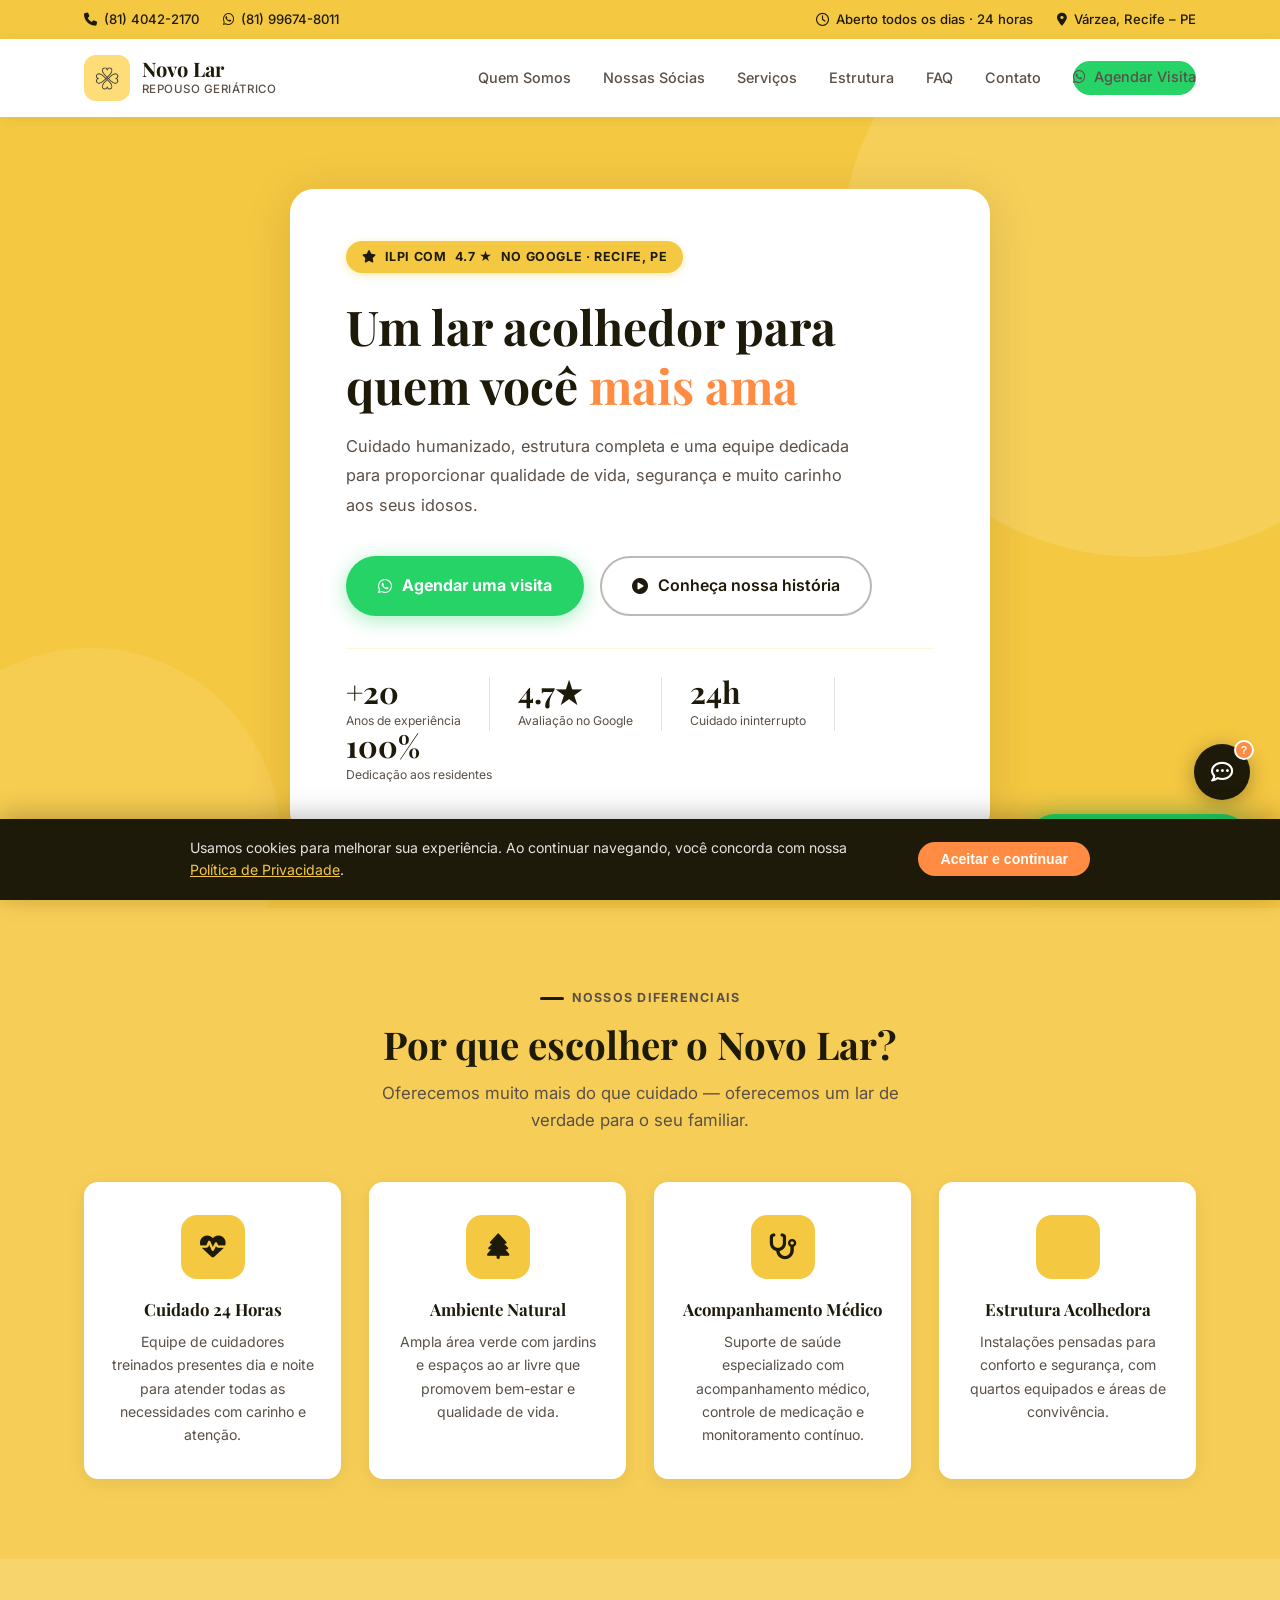
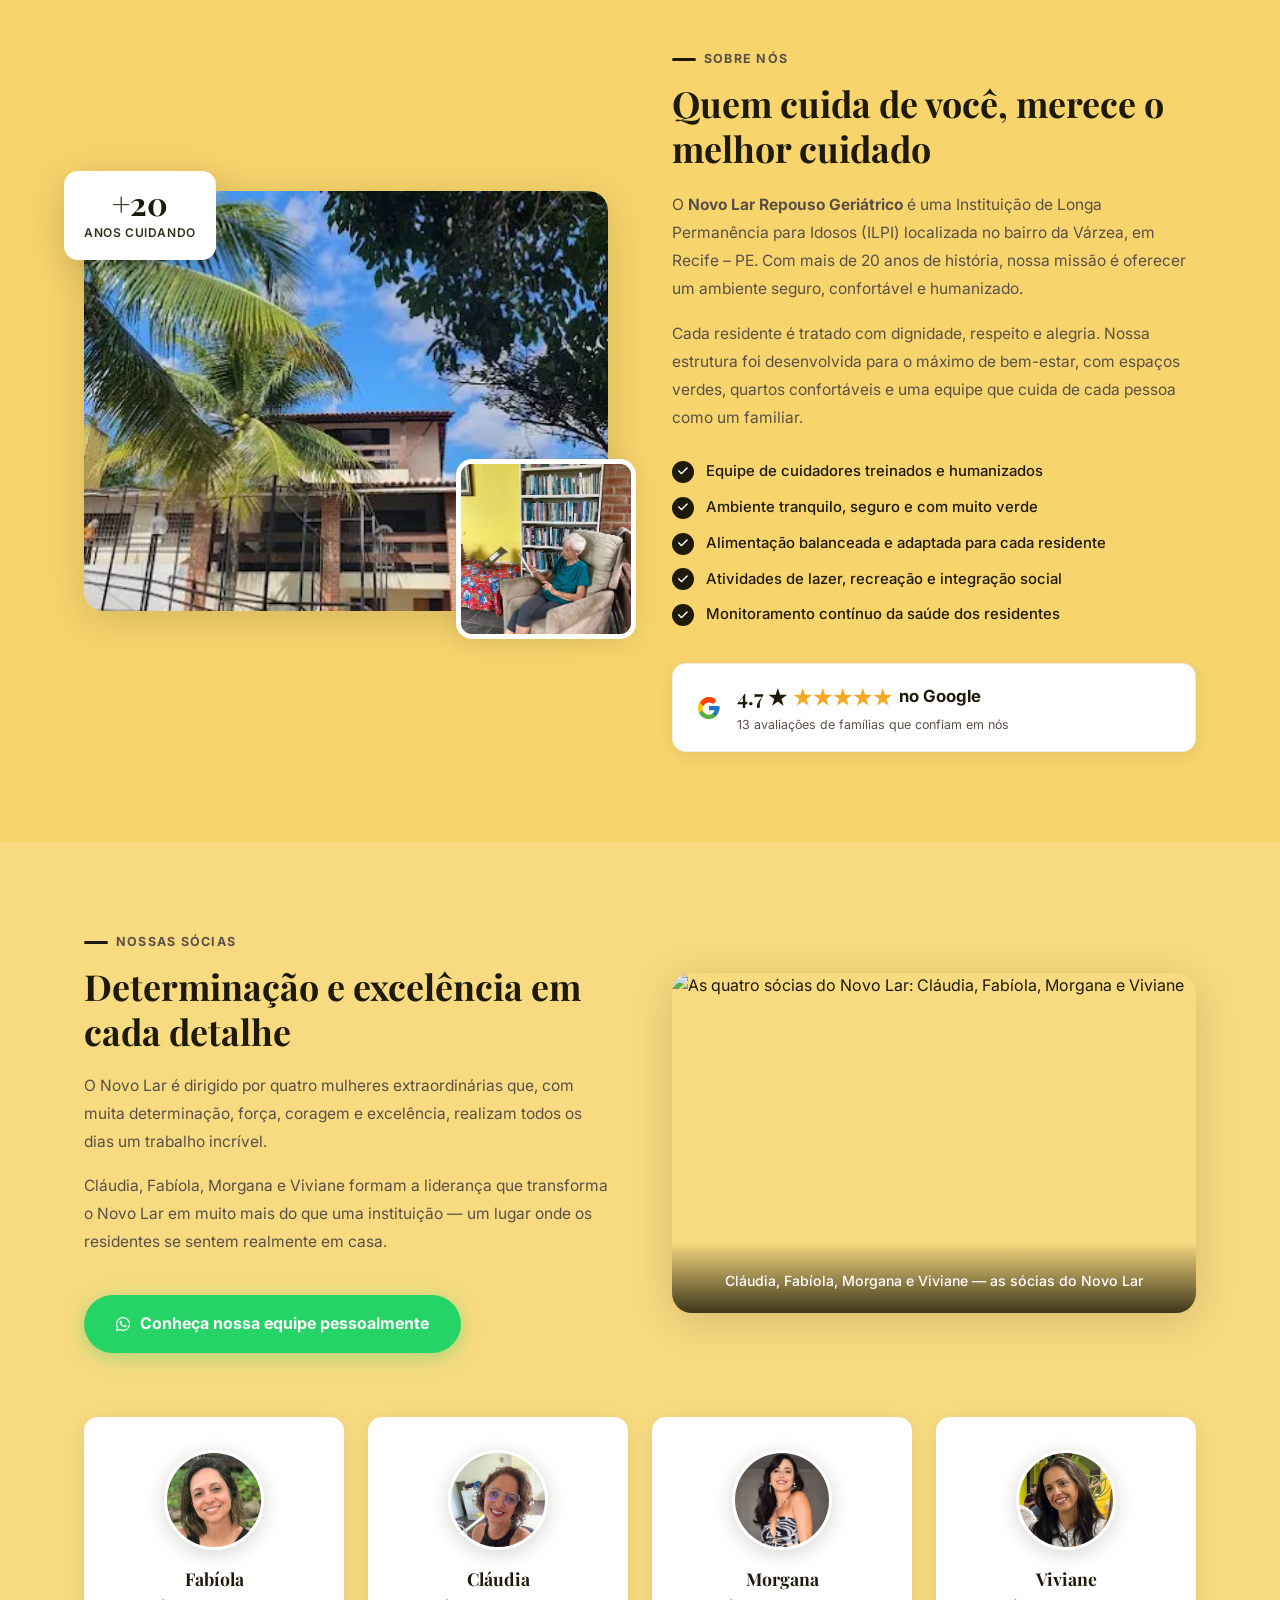
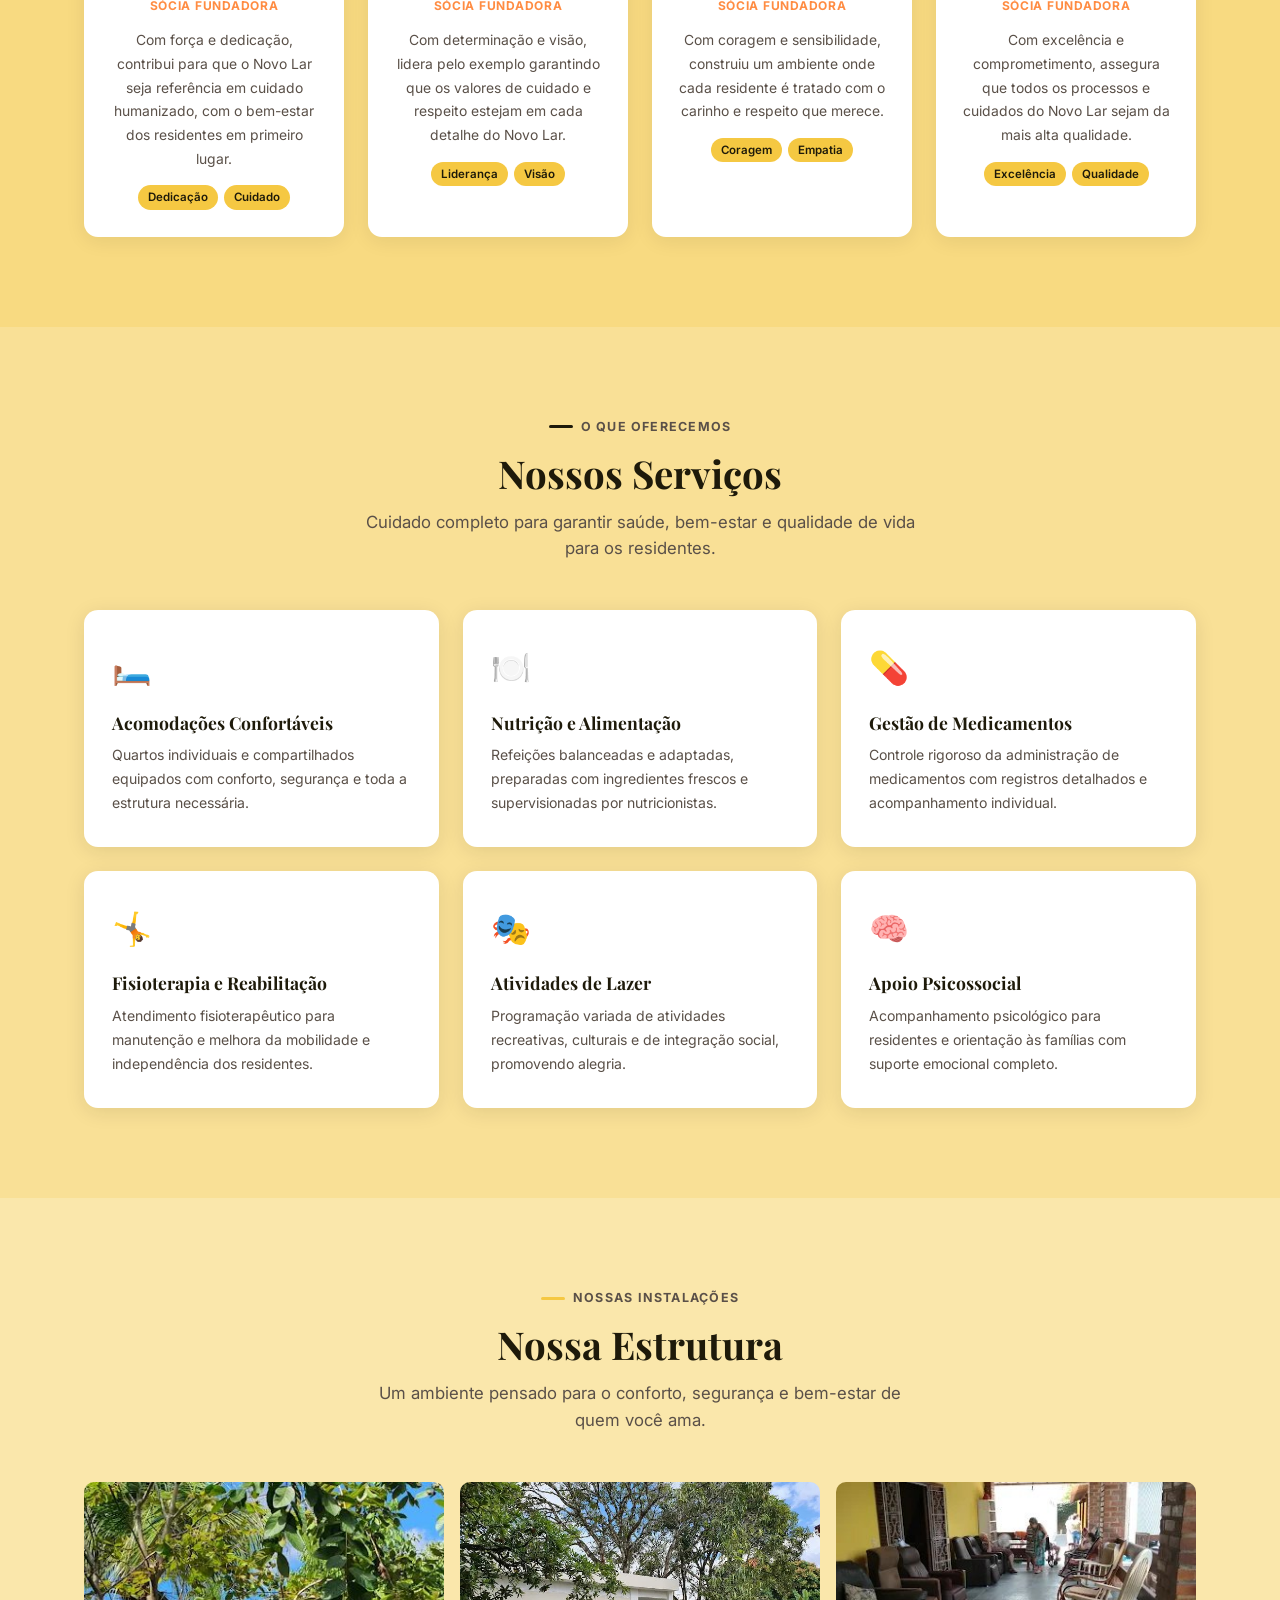
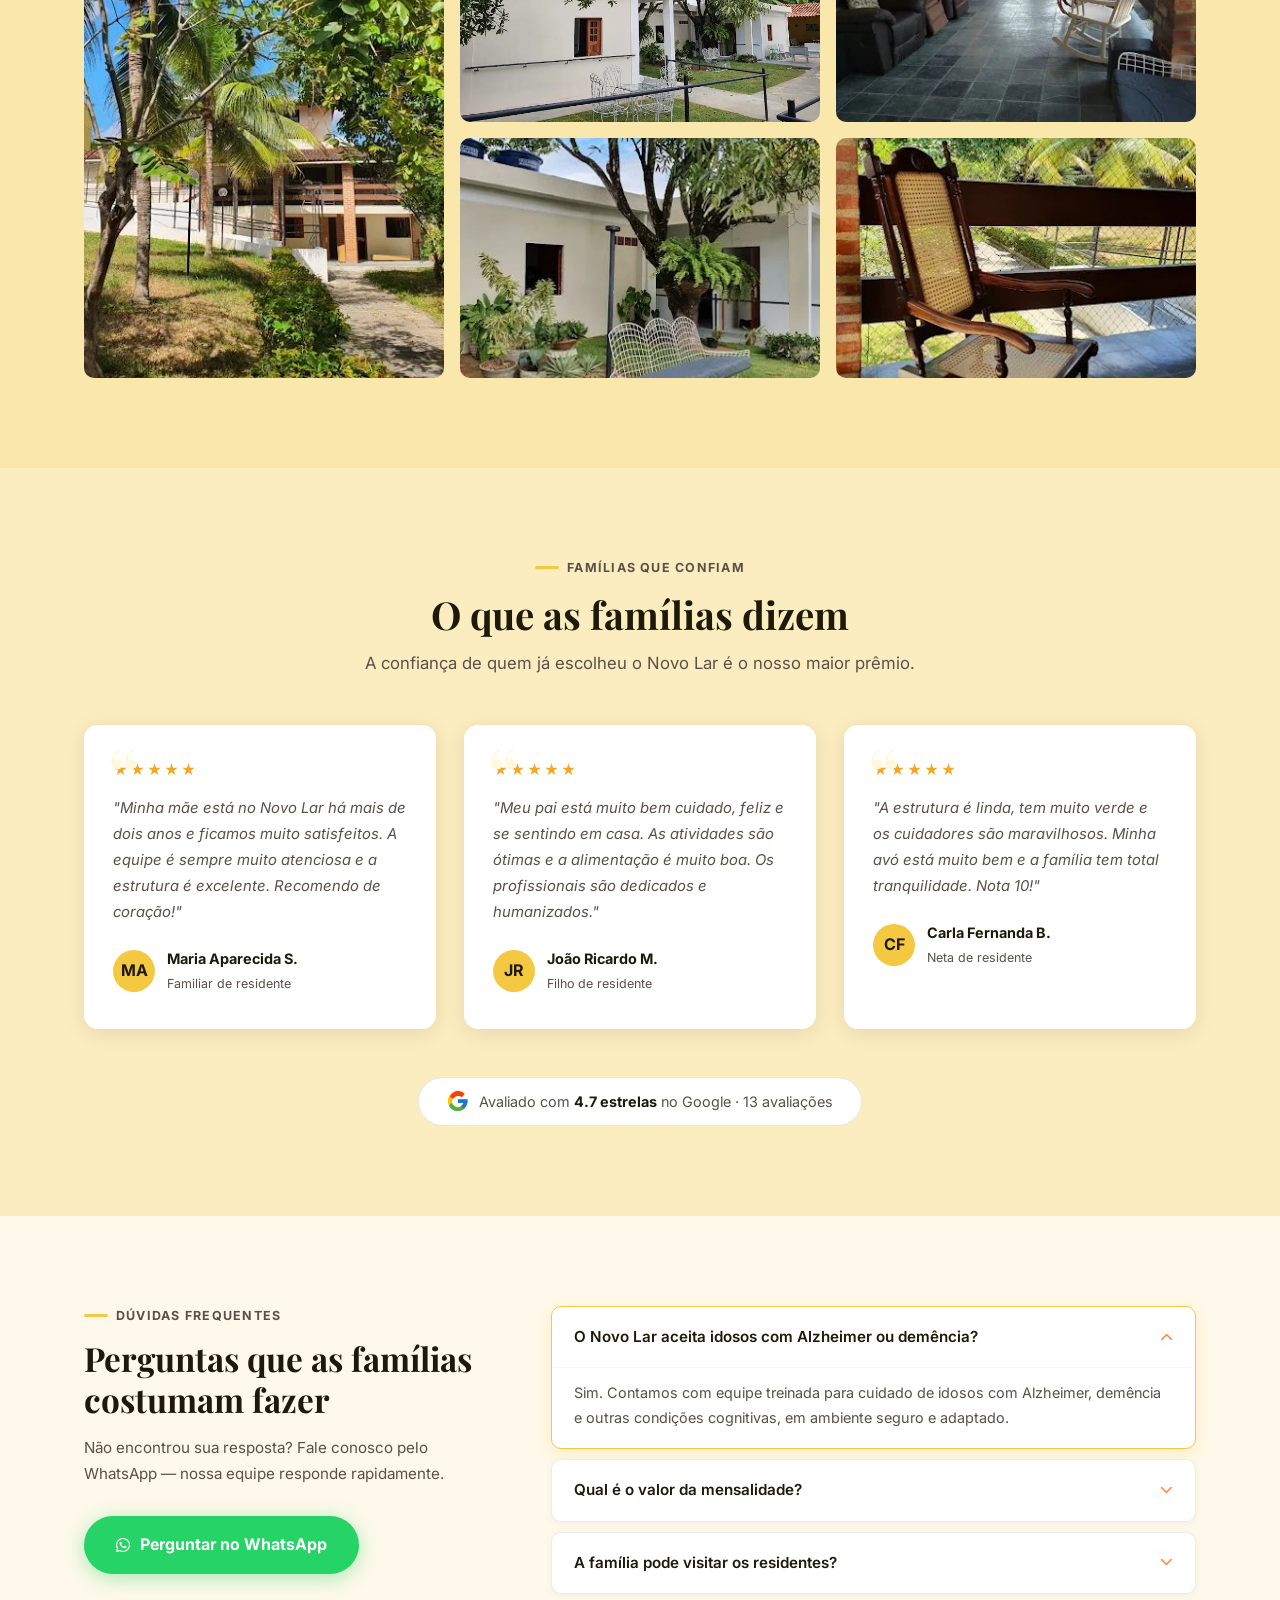
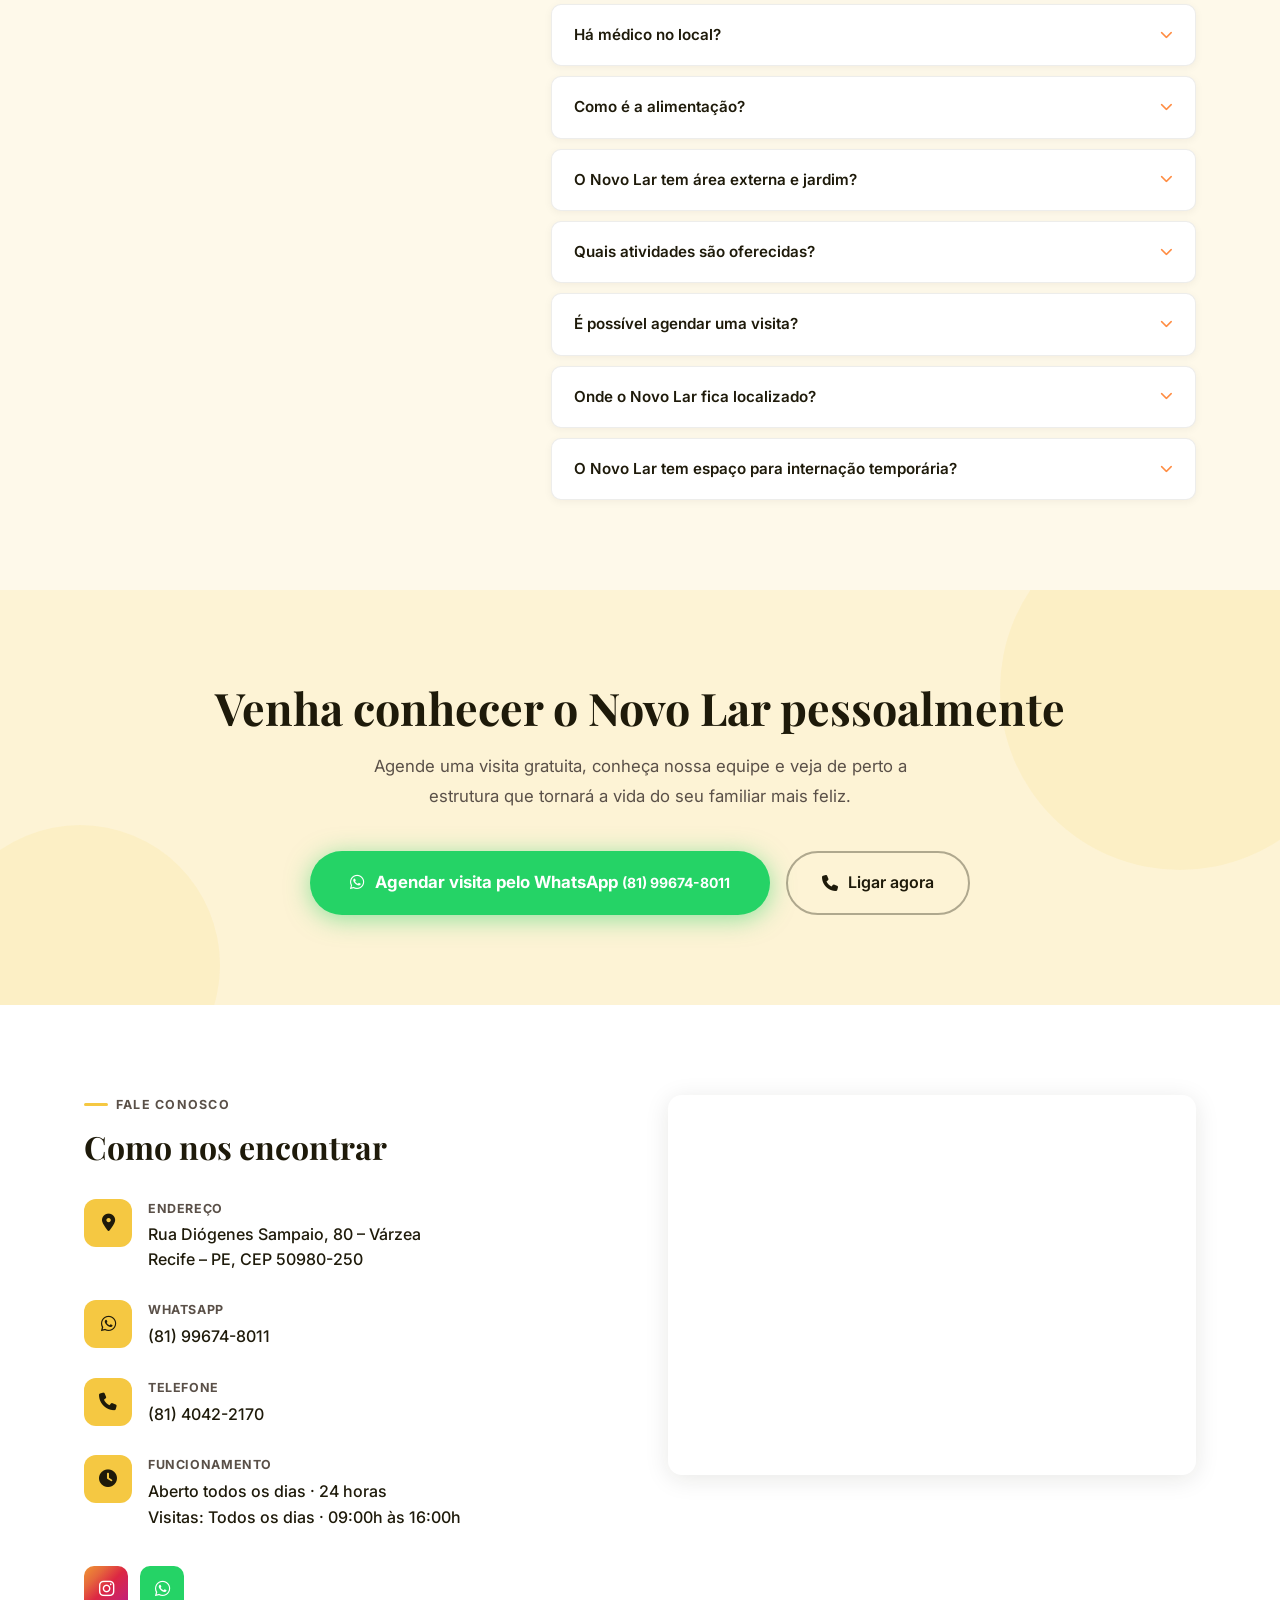
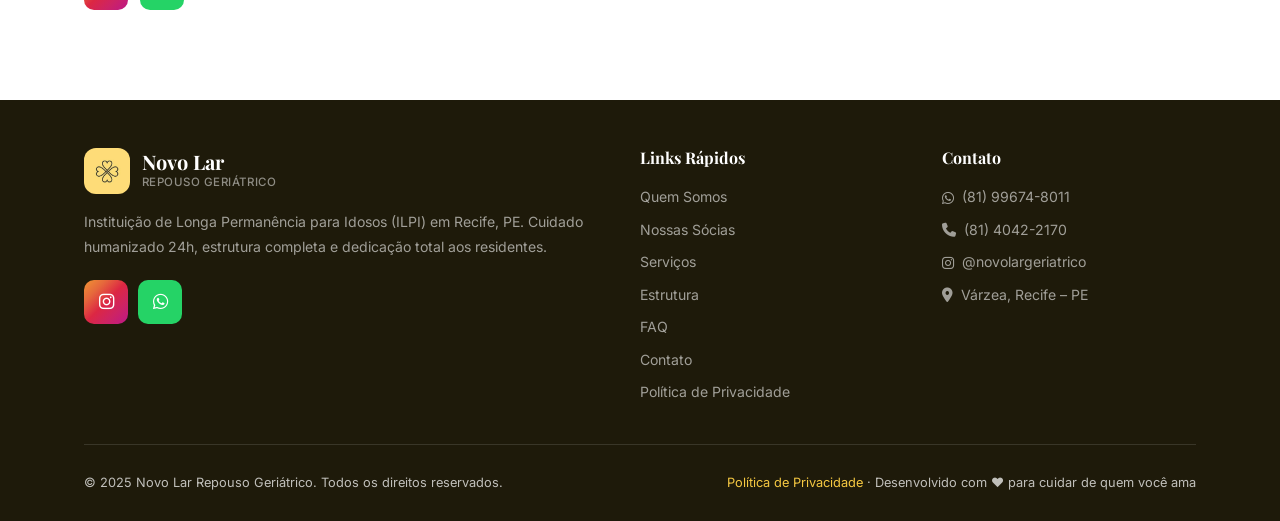
==== commit 9657762f: "Atualizando o site, adicionando novas fotos e a logo" ====
--- a/Novo Lar/index.html
+++ b/Novo Lar/index.html
@@ -110,7 +110,7 @@
 
       <a href="#" class="logo" aria-label="Novo Lar Geriátrico – página inicial">
         <div class="logo__icon">
-          <img src="assets/img/logo.svg" alt="Logo Novo Lar" width="46" height="46">
+          <img src="assets/img/logo.png" alt="Logo Novo Lar" width="46" height="46">
         </div>
         <div>
           <span class="logo__name">Novo Lar</span>
@@ -347,7 +347,7 @@
       </article>
       <article class="socia-card">
         <div class="socia-card__avatar">
-          <img src="assets/img/socia-claudia.jpg" alt="Cláudia — Sócia Fundadora do Novo Lar">
+          <img src="assets/img/socia-claudia.png" alt="Cláudia — Sócia Fundadora do Novo Lar">
         </div>
         <h3>Cláudia</h3>
         <span class="socia-card__role">Sócia Fundadora</span>
@@ -359,7 +359,7 @@
       </article>
       <article class="socia-card">
         <div class="socia-card__avatar">
-          <img src="assets/img/socia-morgana.jpg" alt="Morgana — Sócia Fundadora do Novo Lar">
+          <img src="assets/img/socia-morgana.png" alt="Morgana — Sócia Fundadora do Novo Lar">
         </div>
         <h3>Morgana</h3>
         <span class="socia-card__role">Sócia Fundadora</span>
@@ -663,7 +663,7 @@
       <div class="footer__brand">
         <a href="#" class="logo" aria-label="Novo Lar – topo da página">
           <div class="logo__icon">
-            <img src="assets/img/logo.svg" alt="Logo Novo Lar" width="46" height="46">
+            <img src="assets/img/logo.png" alt="Logo Novo Lar" width="46" height="46">
           </div>
           <div>
             <span class="logo__name">Novo Lar</span>
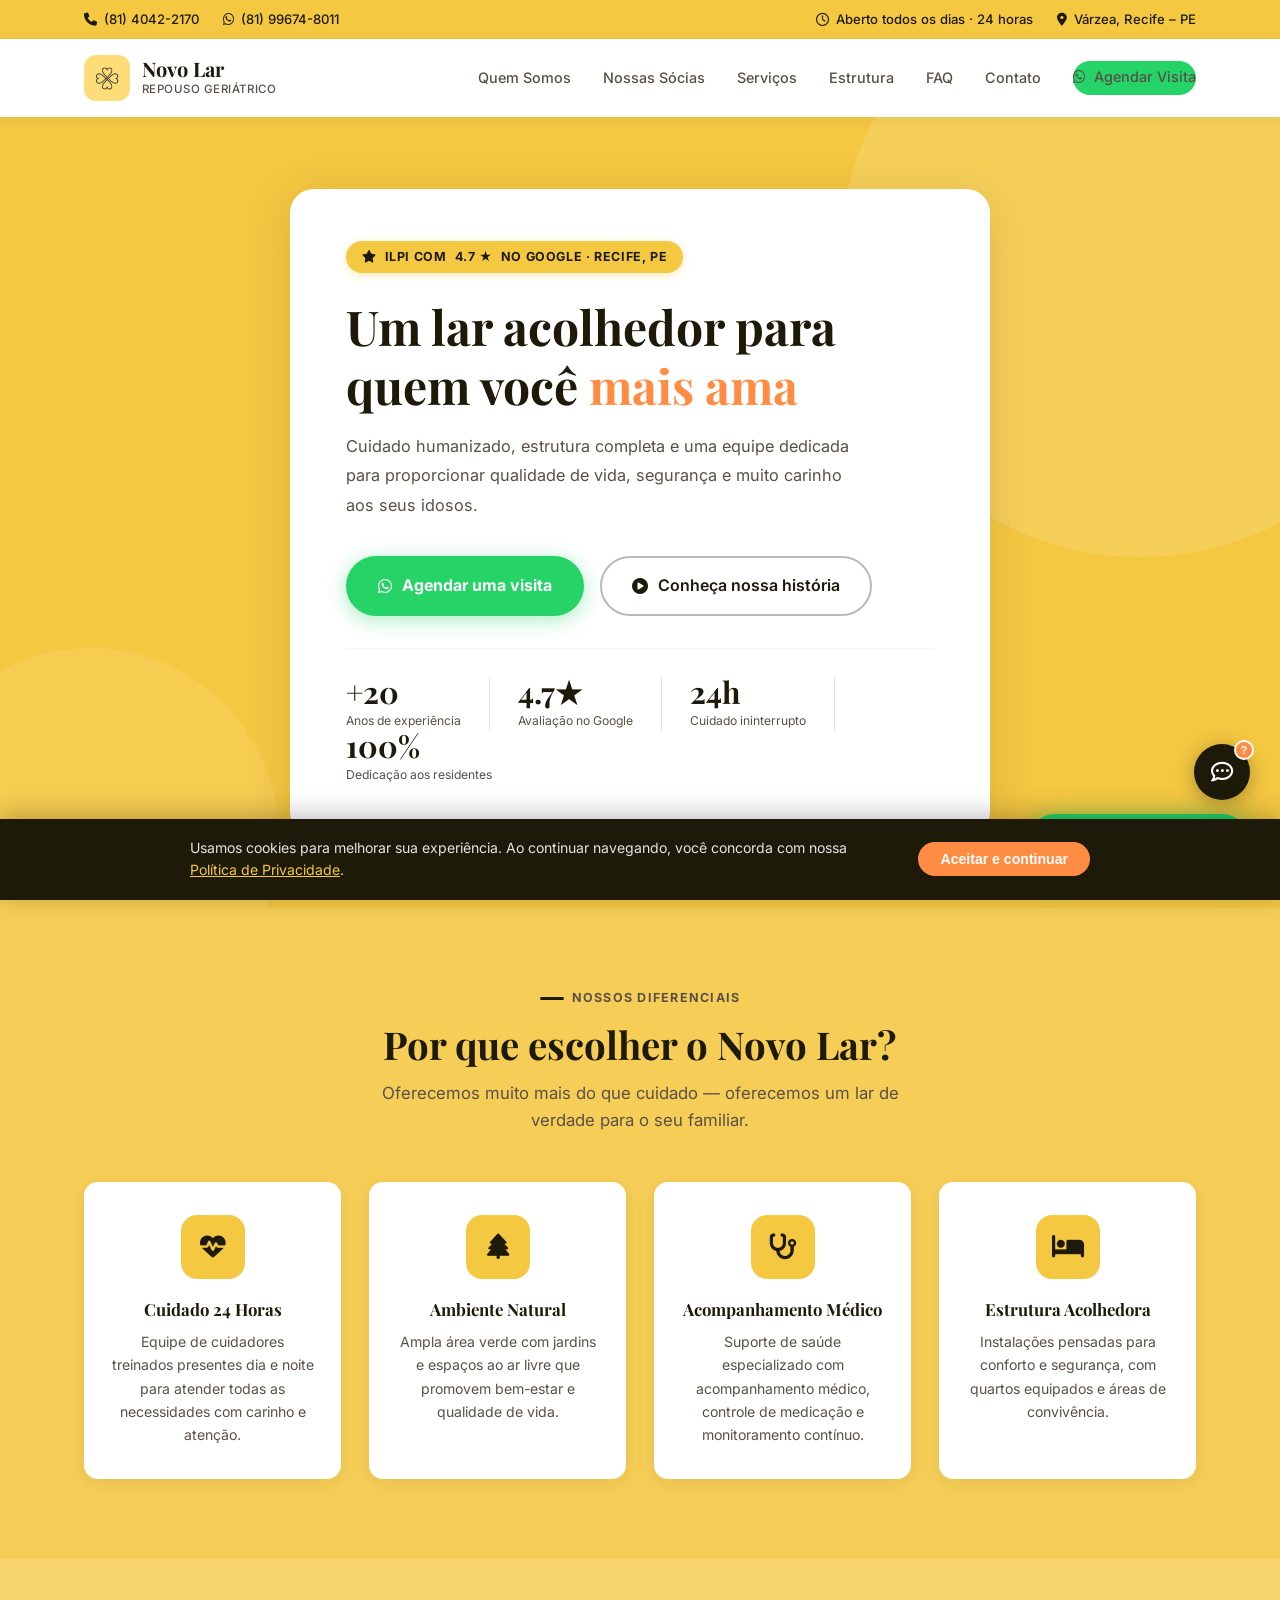
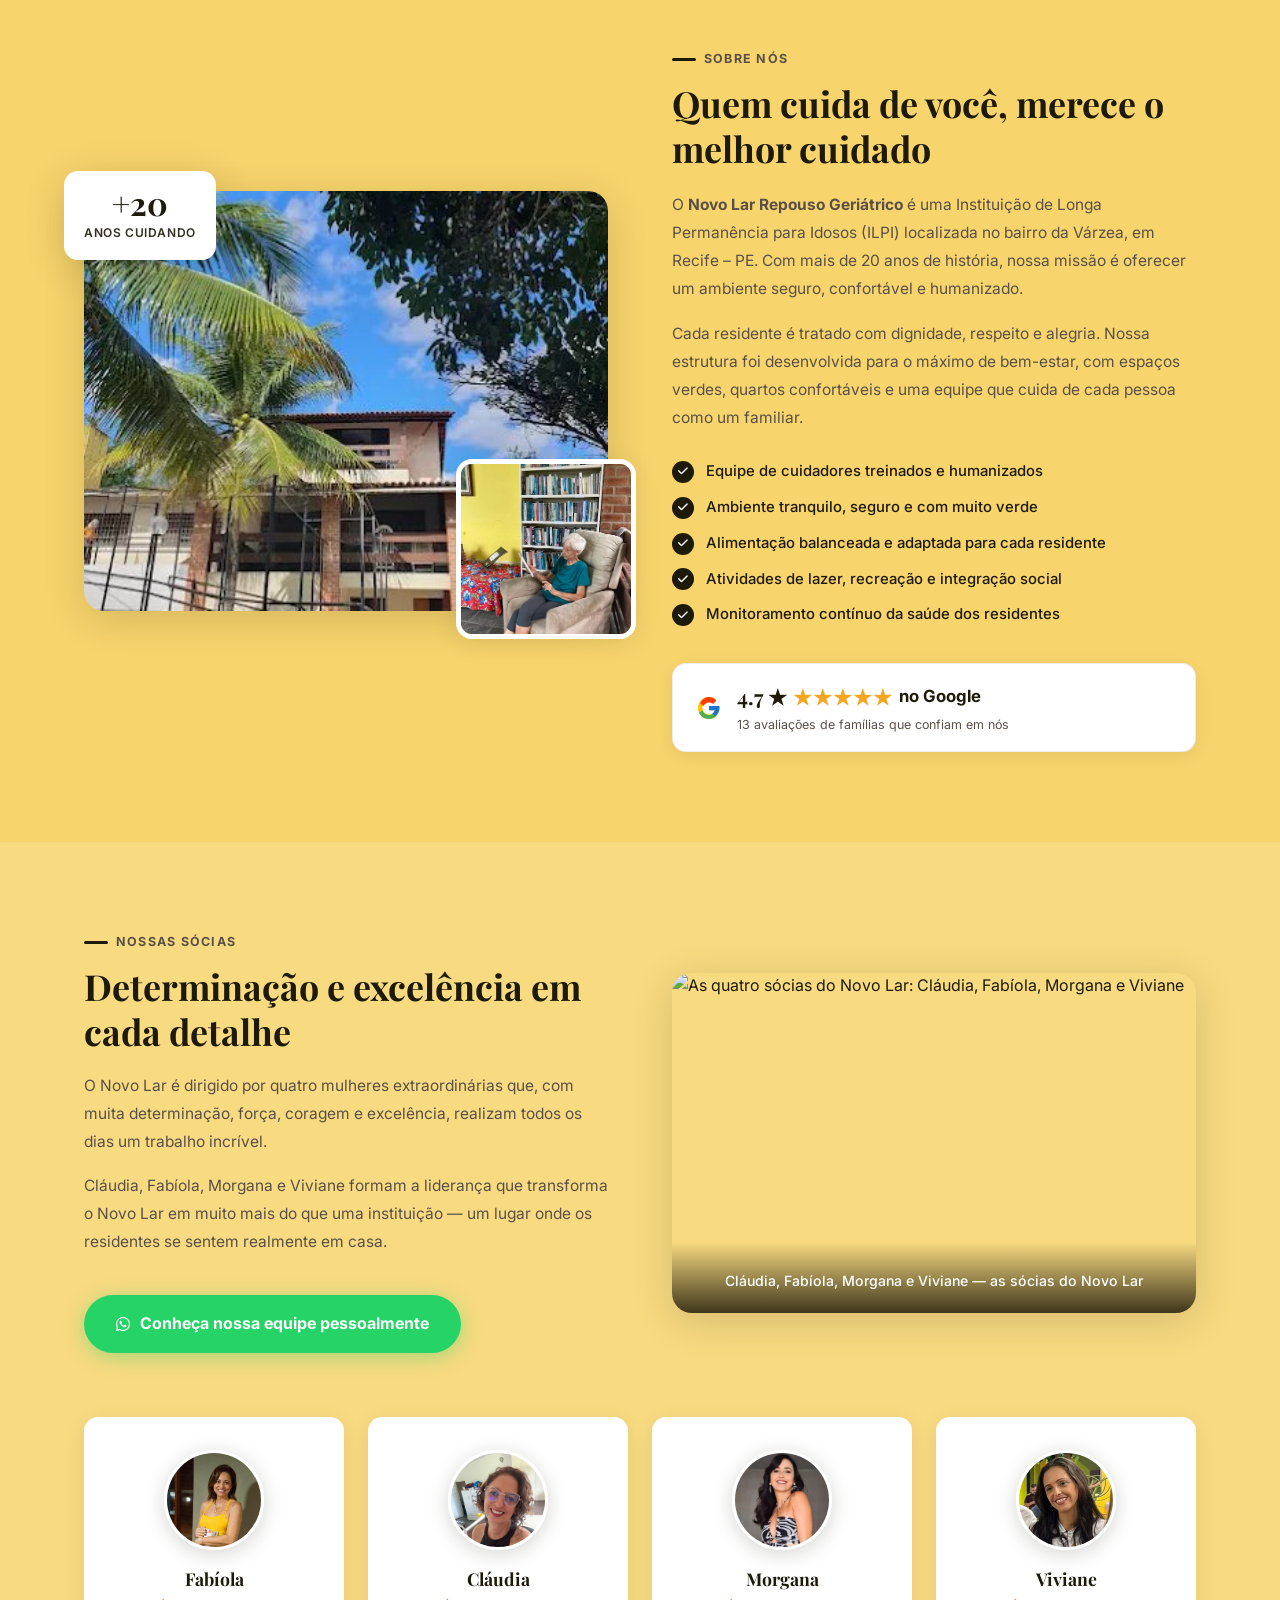
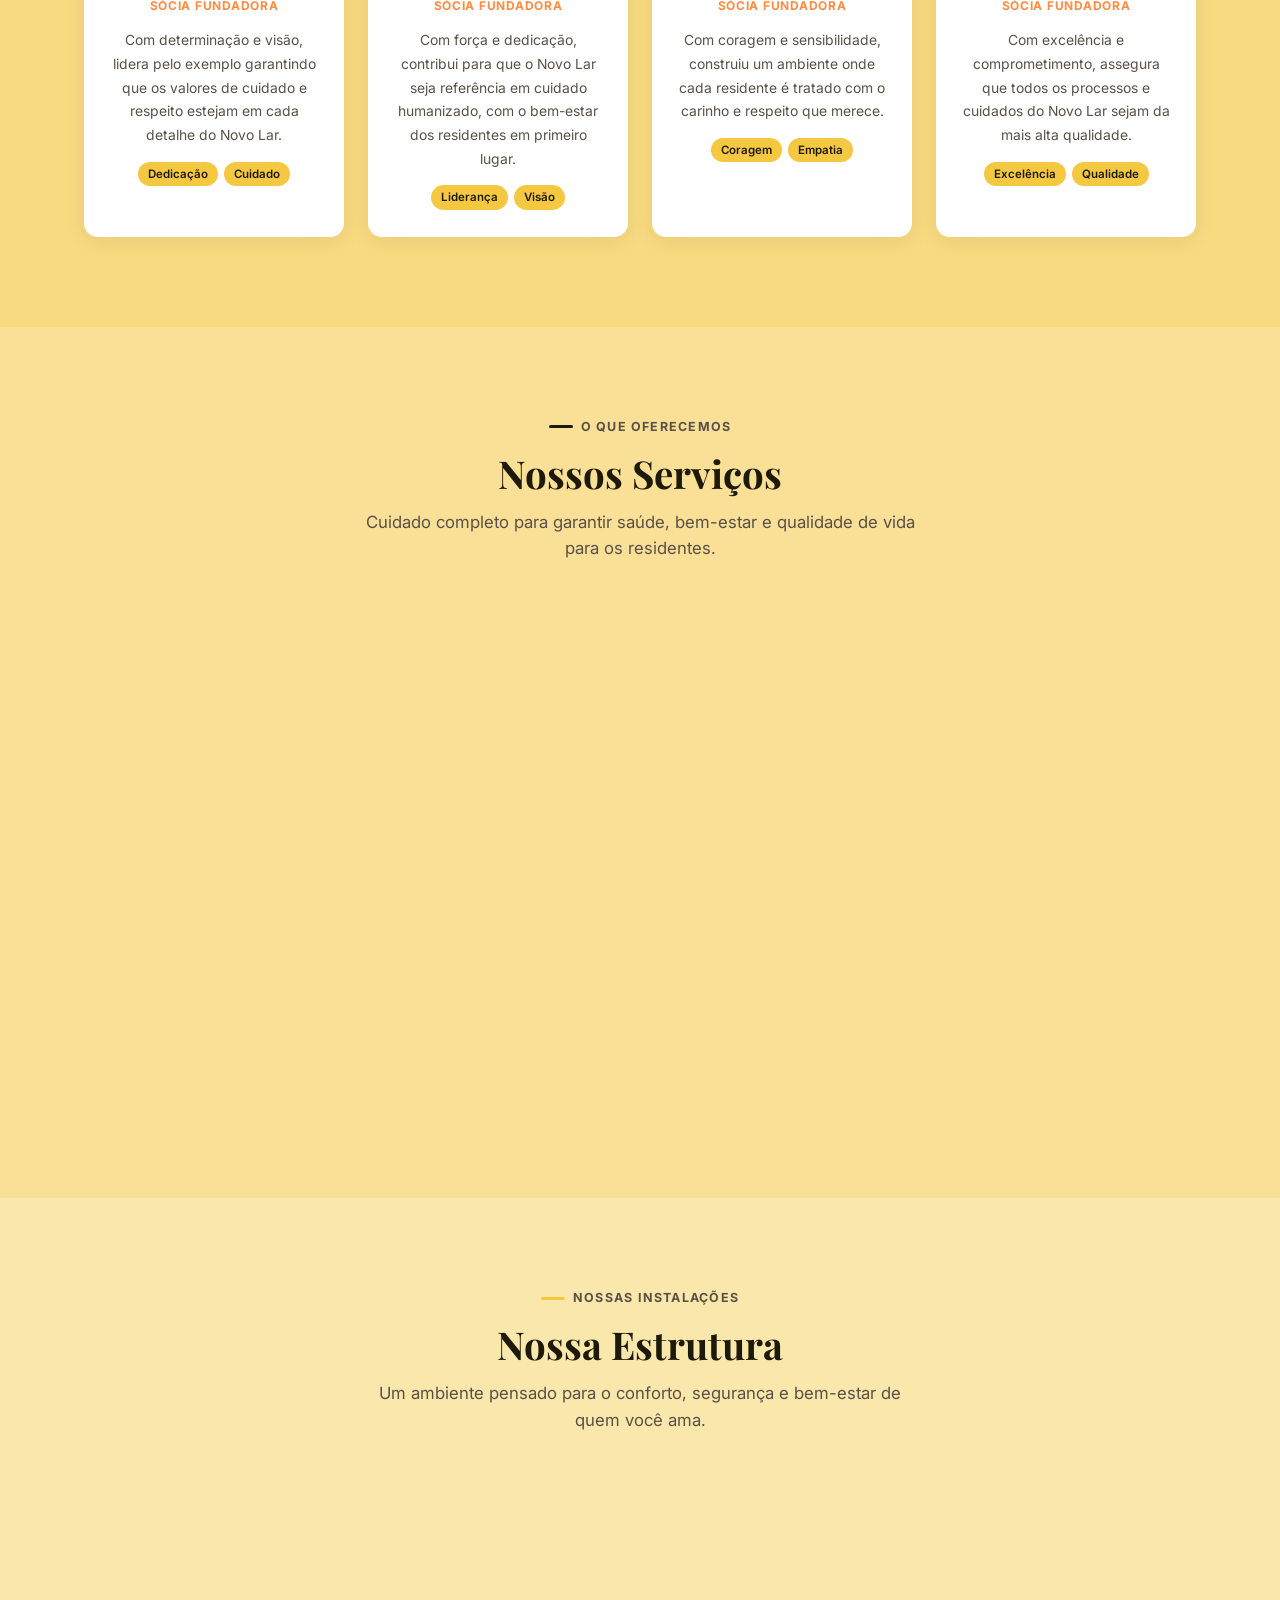
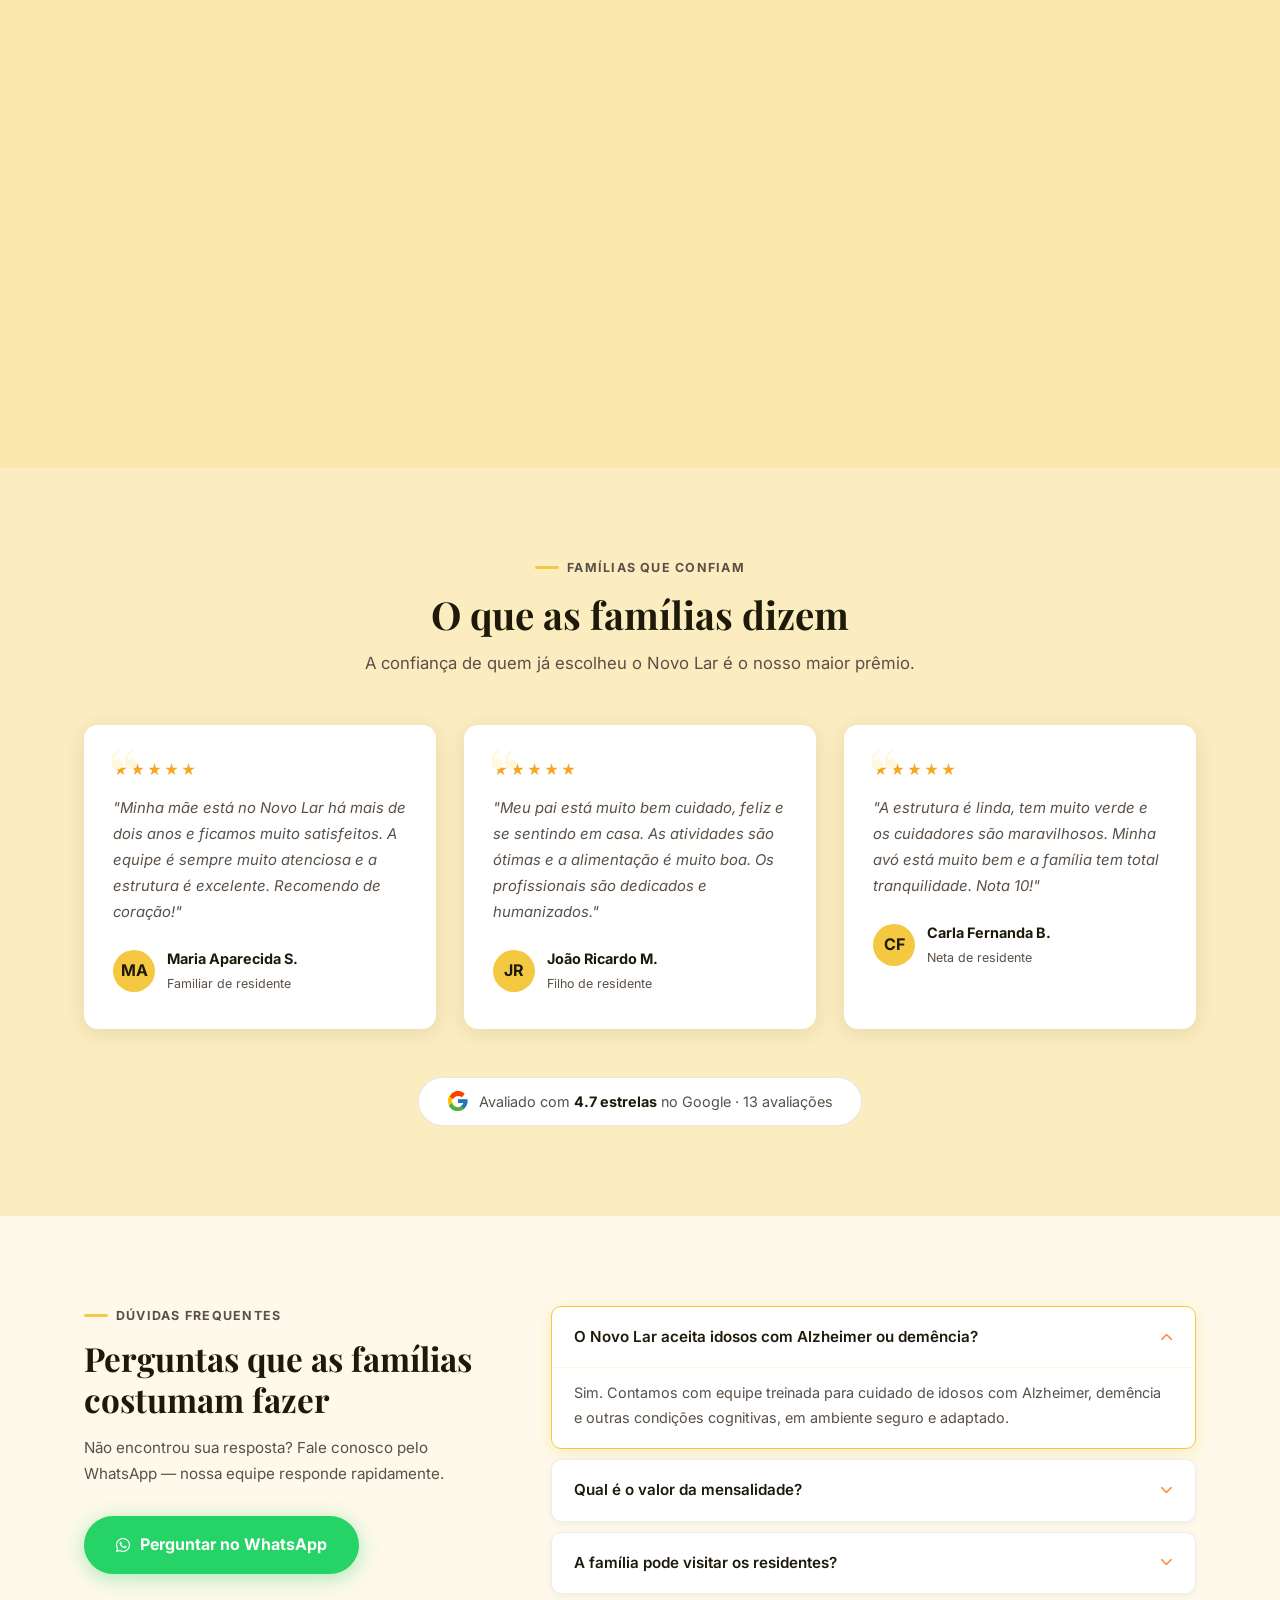
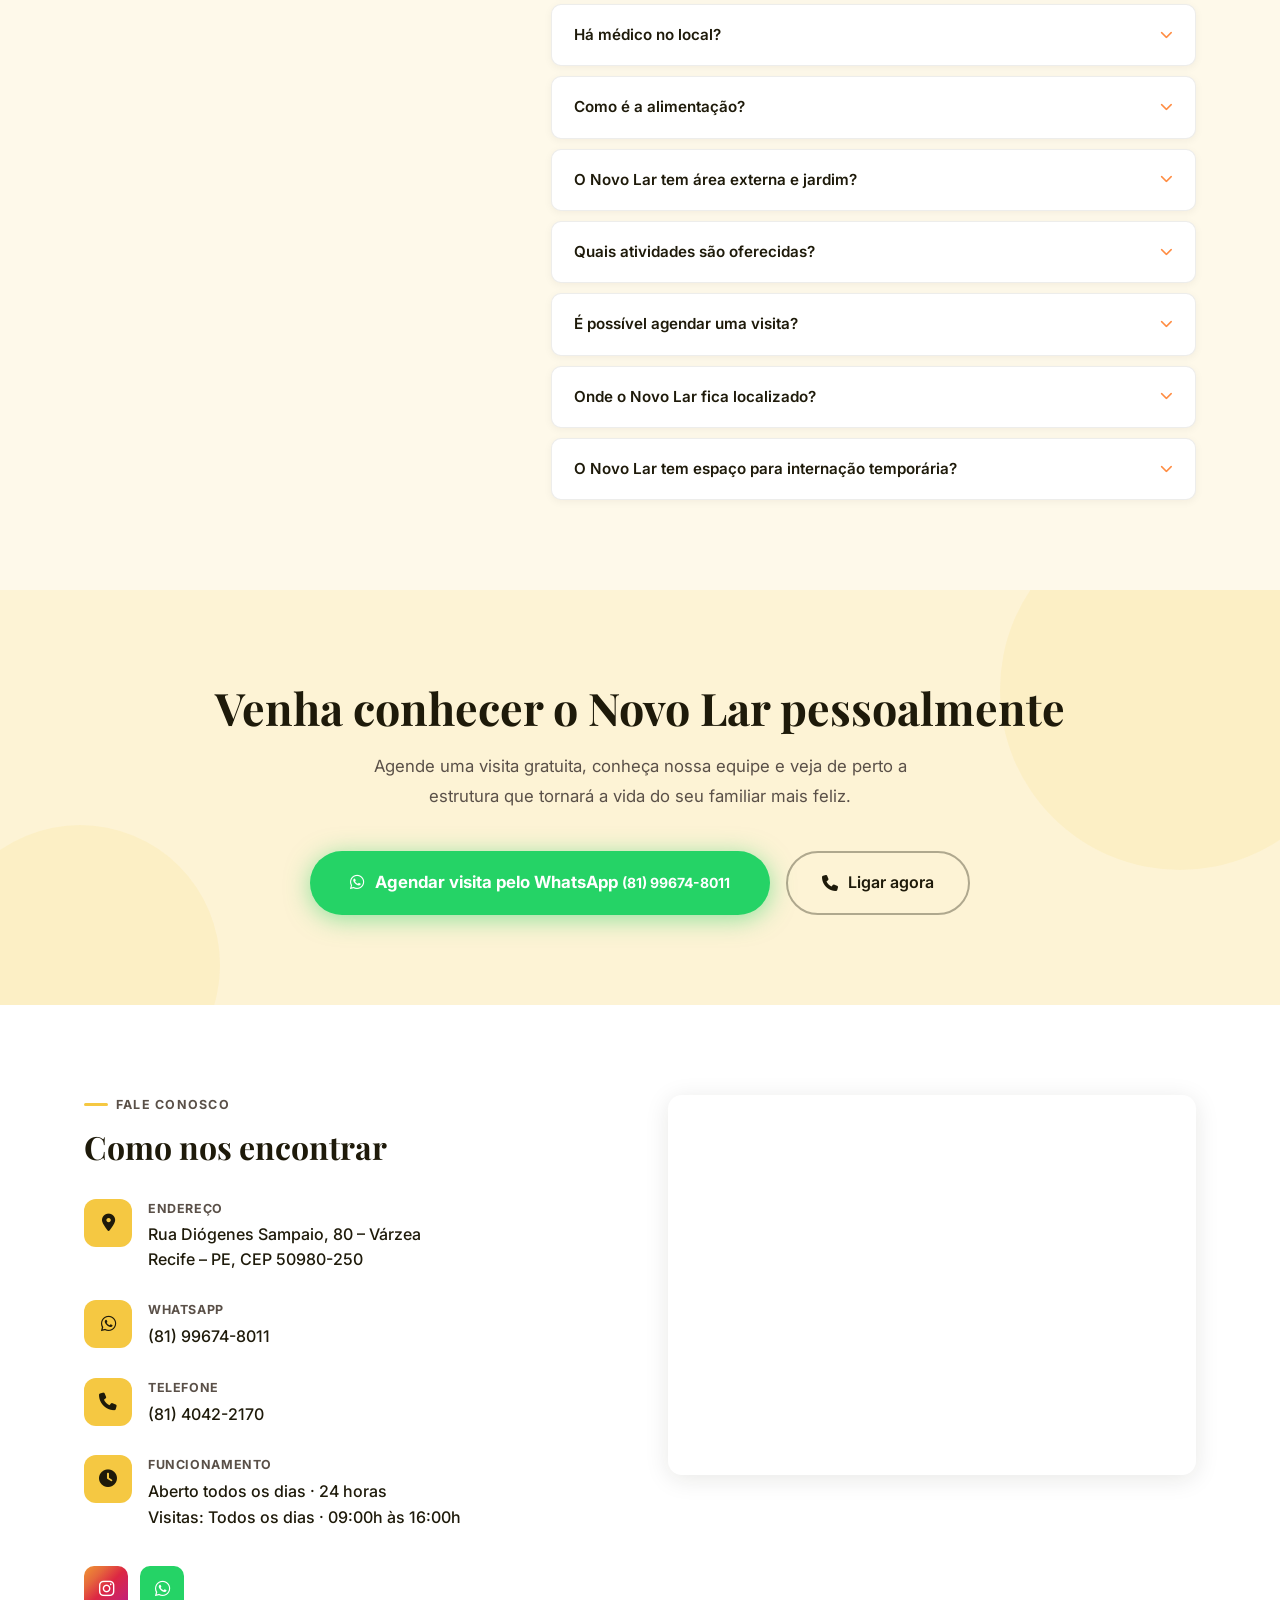
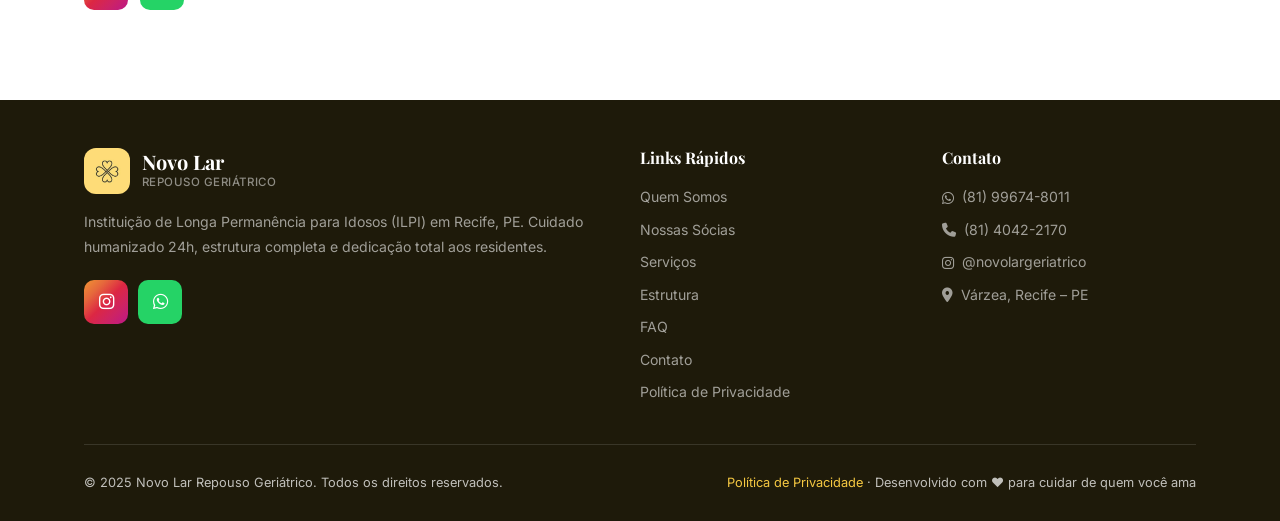
==== commit 8736949a: "alterando a descrição" ====
--- a/Novo Lar/index.html
+++ b/Novo Lar/index.html
@@ -232,7 +232,7 @@
         <p>Suporte de saúde especializado com acompanhamento médico, controle de medicação e monitoramento contínuo.</p>
       </div>
       <div class="dif-card">
-        <div class="dif-card__icon" aria-hidden="true"><i class="fa-solid fa-house-chimney-heart"></i></div>
+        <div class="dif-card__icon" aria-hidden="true"><i class="fa-solid fa-bed"></i></i></div>
         <h3>Estrutura Acolhedora</h3>
         <p>Instalações pensadas para conforto e segurança, com quartos equipados e áreas de convivência.</p>
       </div>
@@ -335,11 +335,11 @@
     <div class="socias__grid">
       <article class="socia-card">
         <div class="socia-card__avatar">
-          <img src="assets/img/socia-fabiola.jpg" alt="Fabíola — Sócia Fundadora do Novo Lar">
+          <img src="assets/img/socia-fabiola.jpeg" alt="Fabíola — Sócia Fundadora do Novo Lar">
         </div>
         <h3>Fabíola</h3>
         <span class="socia-card__role">Sócia Fundadora</span>
-        <p>Com força e dedicação, contribui para que o Novo Lar seja referência em cuidado humanizado, com o bem-estar dos residentes em primeiro lugar.</p>
+        <p>Com determinação e visão, lidera pelo exemplo garantindo que os valores de cuidado e respeito estejam em cada detalhe do Novo Lar.</p>
         <div class="socia-card__tags">
           <span class="socia-card__tag">Dedicação</span>
           <span class="socia-card__tag">Cuidado</span>
@@ -351,7 +351,7 @@
         </div>
         <h3>Cláudia</h3>
         <span class="socia-card__role">Sócia Fundadora</span>
-        <p>Com determinação e visão, lidera pelo exemplo garantindo que os valores de cuidado e respeito estejam em cada detalhe do Novo Lar.</p>
+        <p>Com força e dedicação, contribui para que o Novo Lar seja referência em cuidado humanizado, com o bem-estar dos residentes em primeiro lugar.</p>
         <div class="socia-card__tags">
           <span class="socia-card__tag">Liderança</span>
           <span class="socia-card__tag">Visão</span>
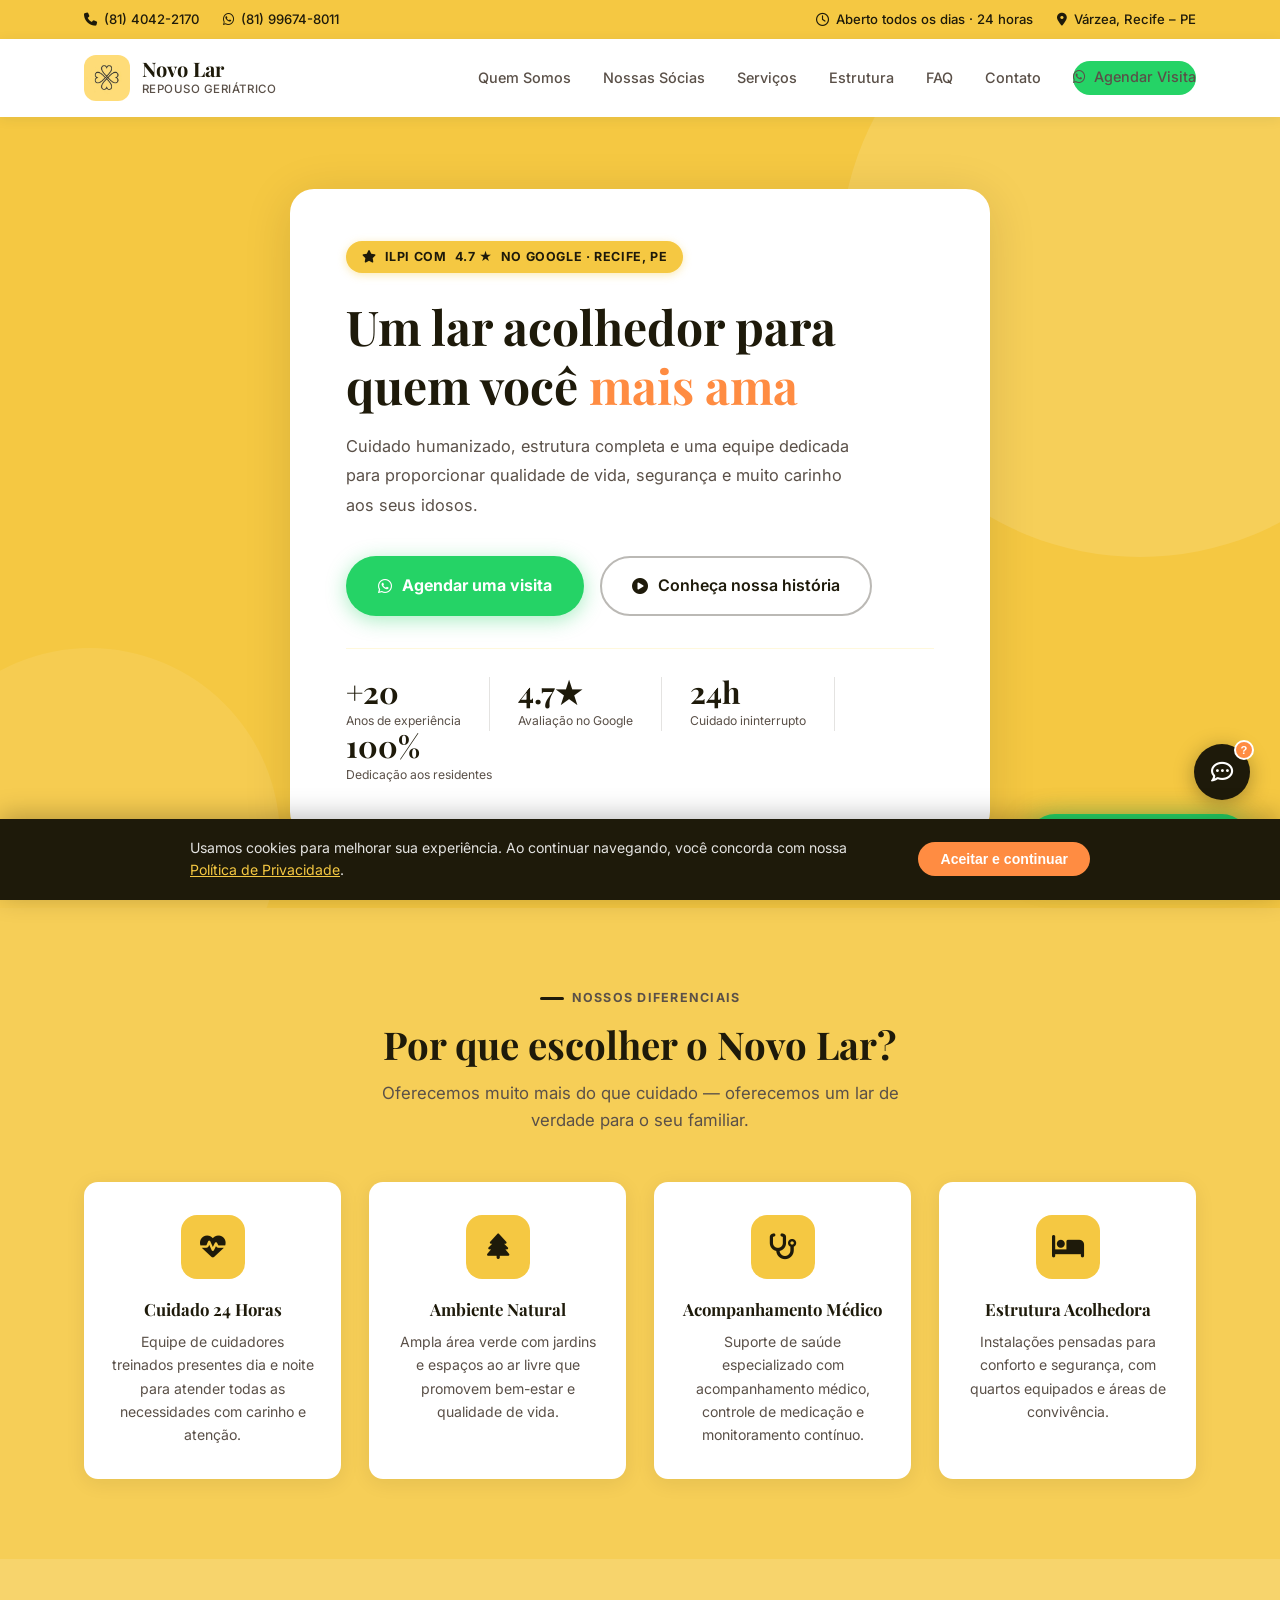
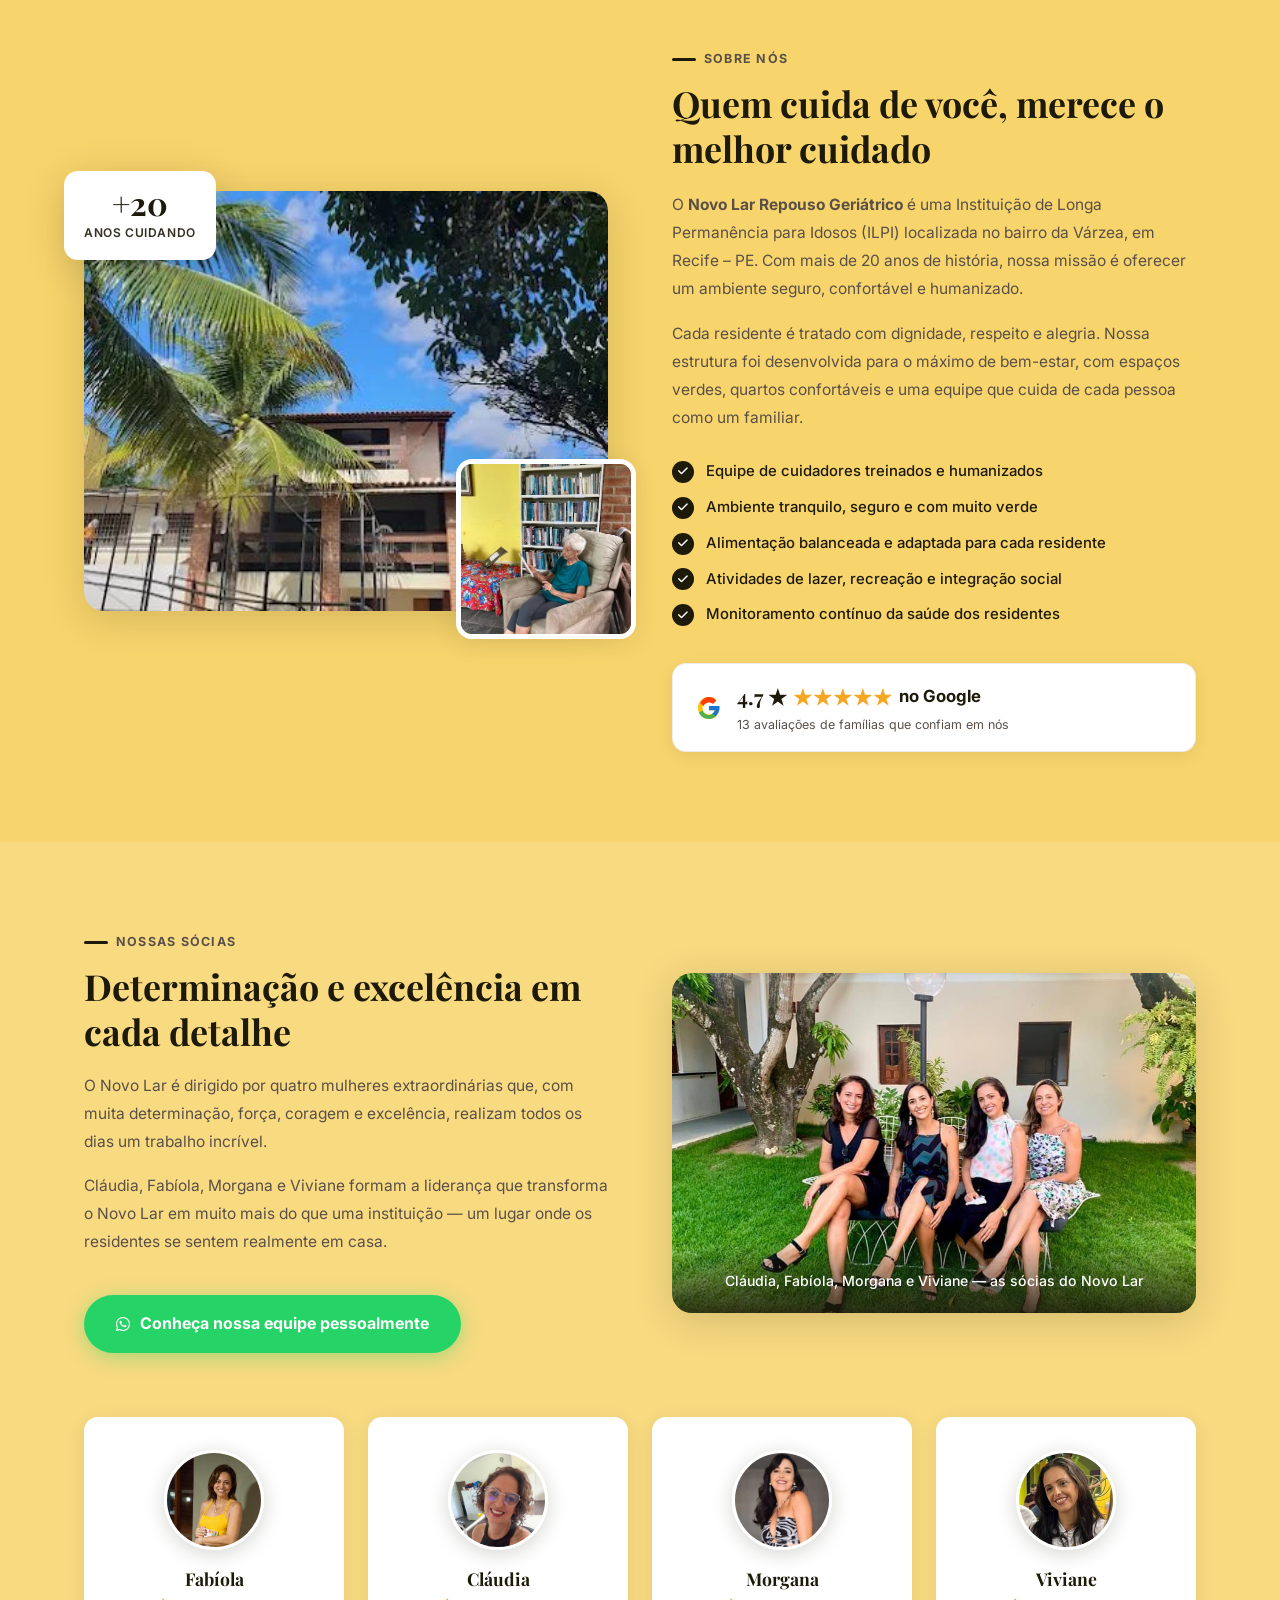
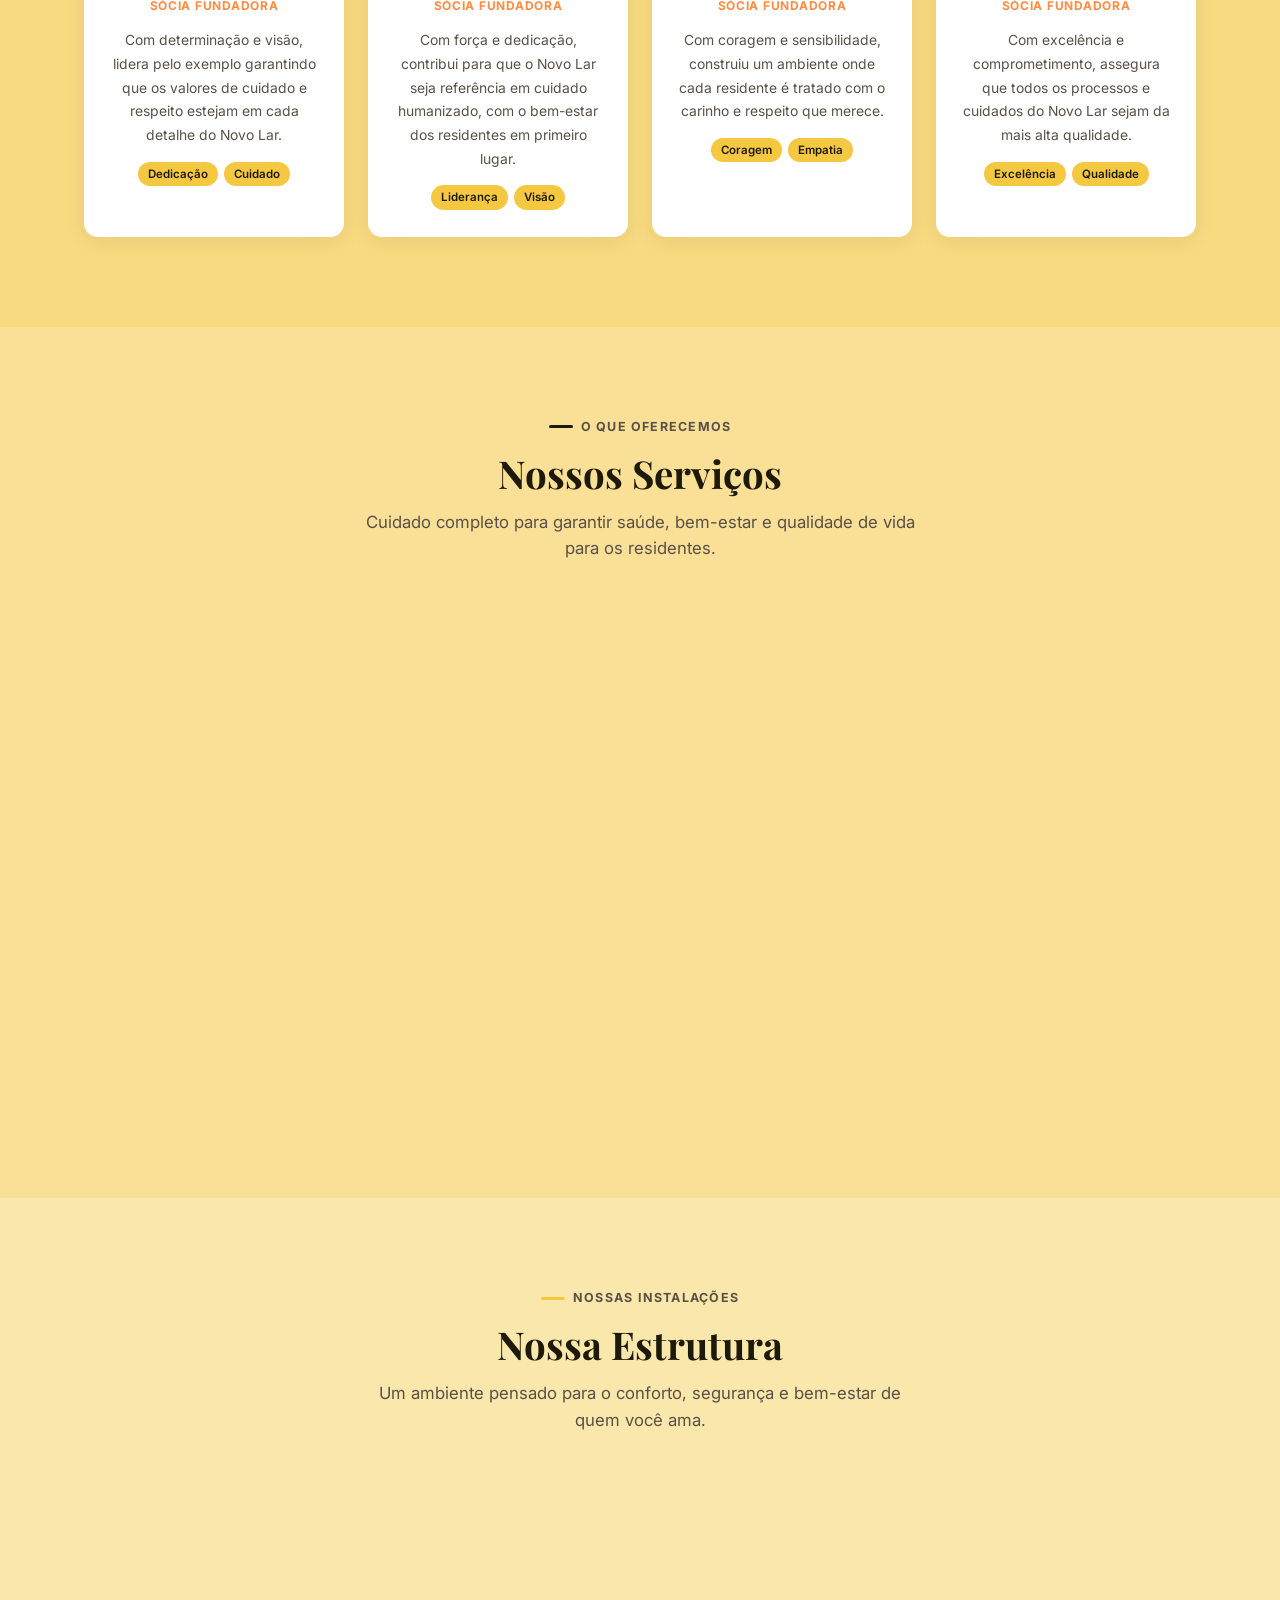
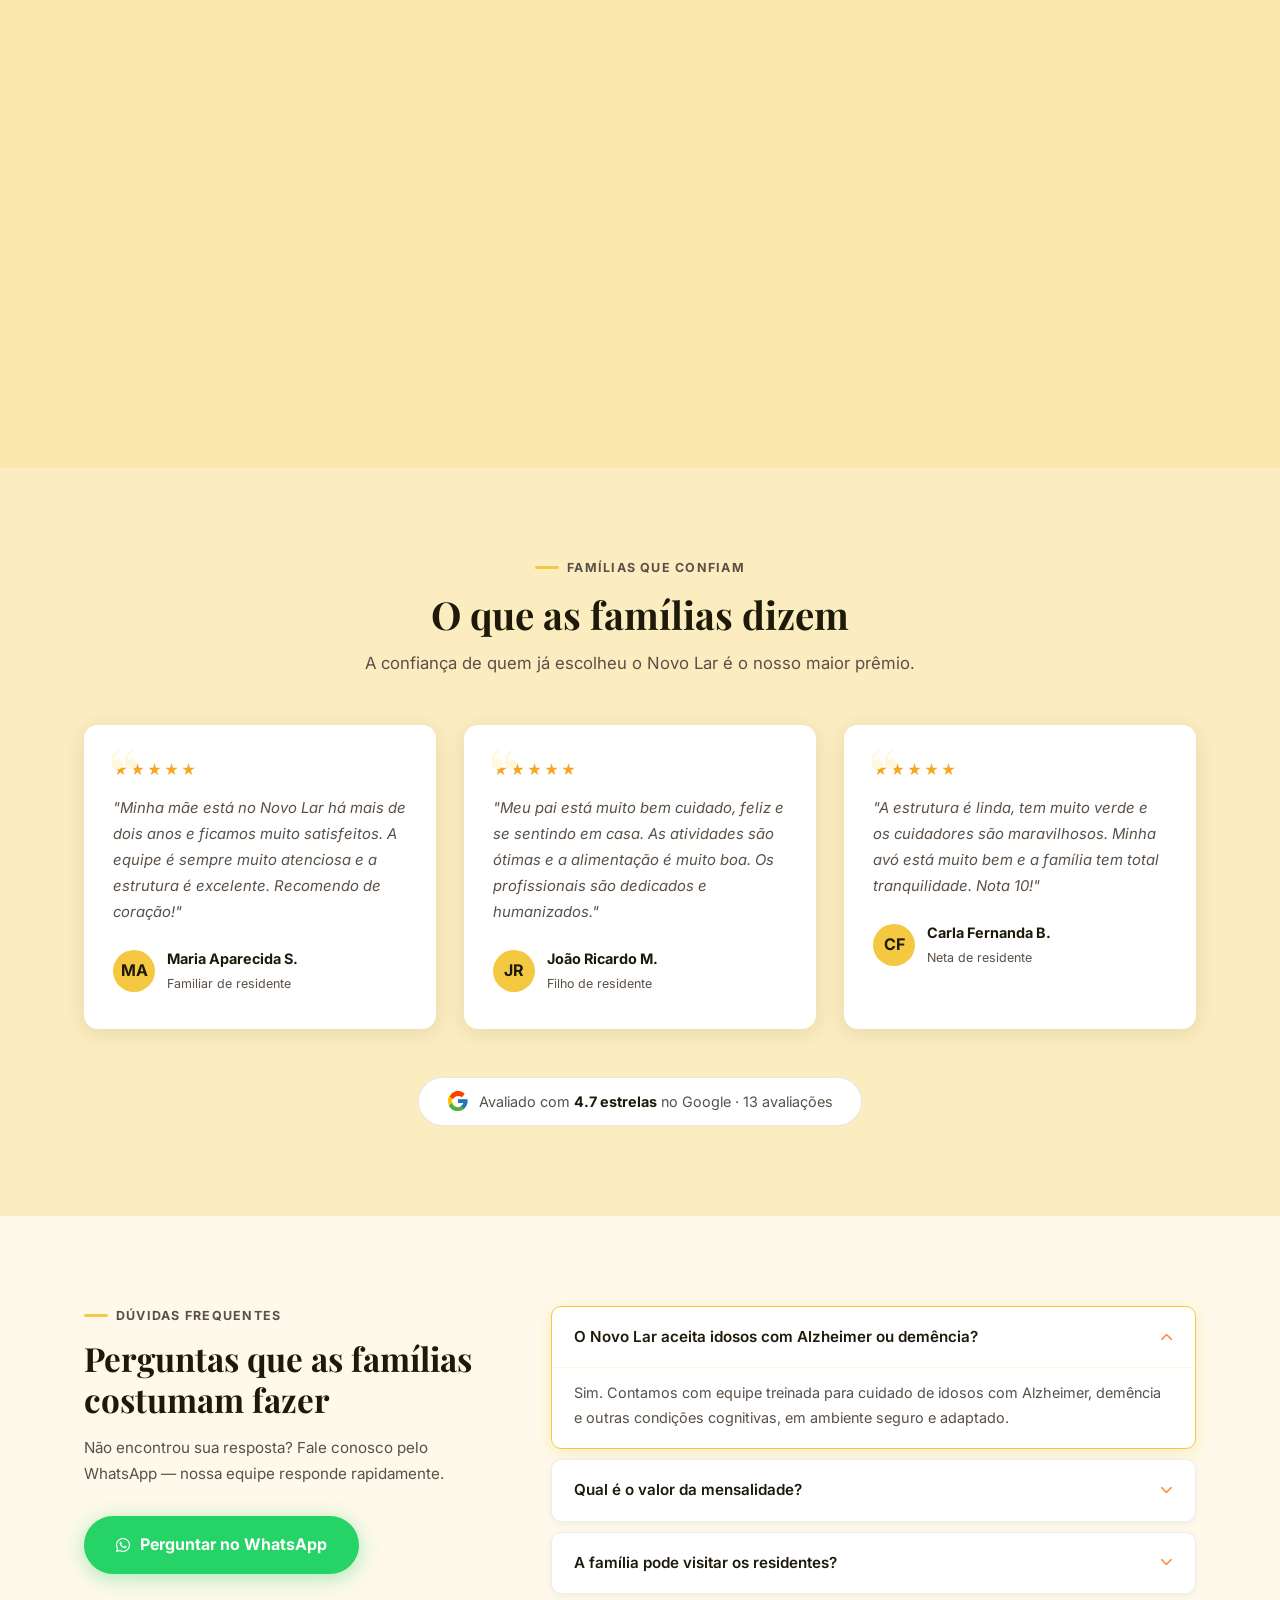
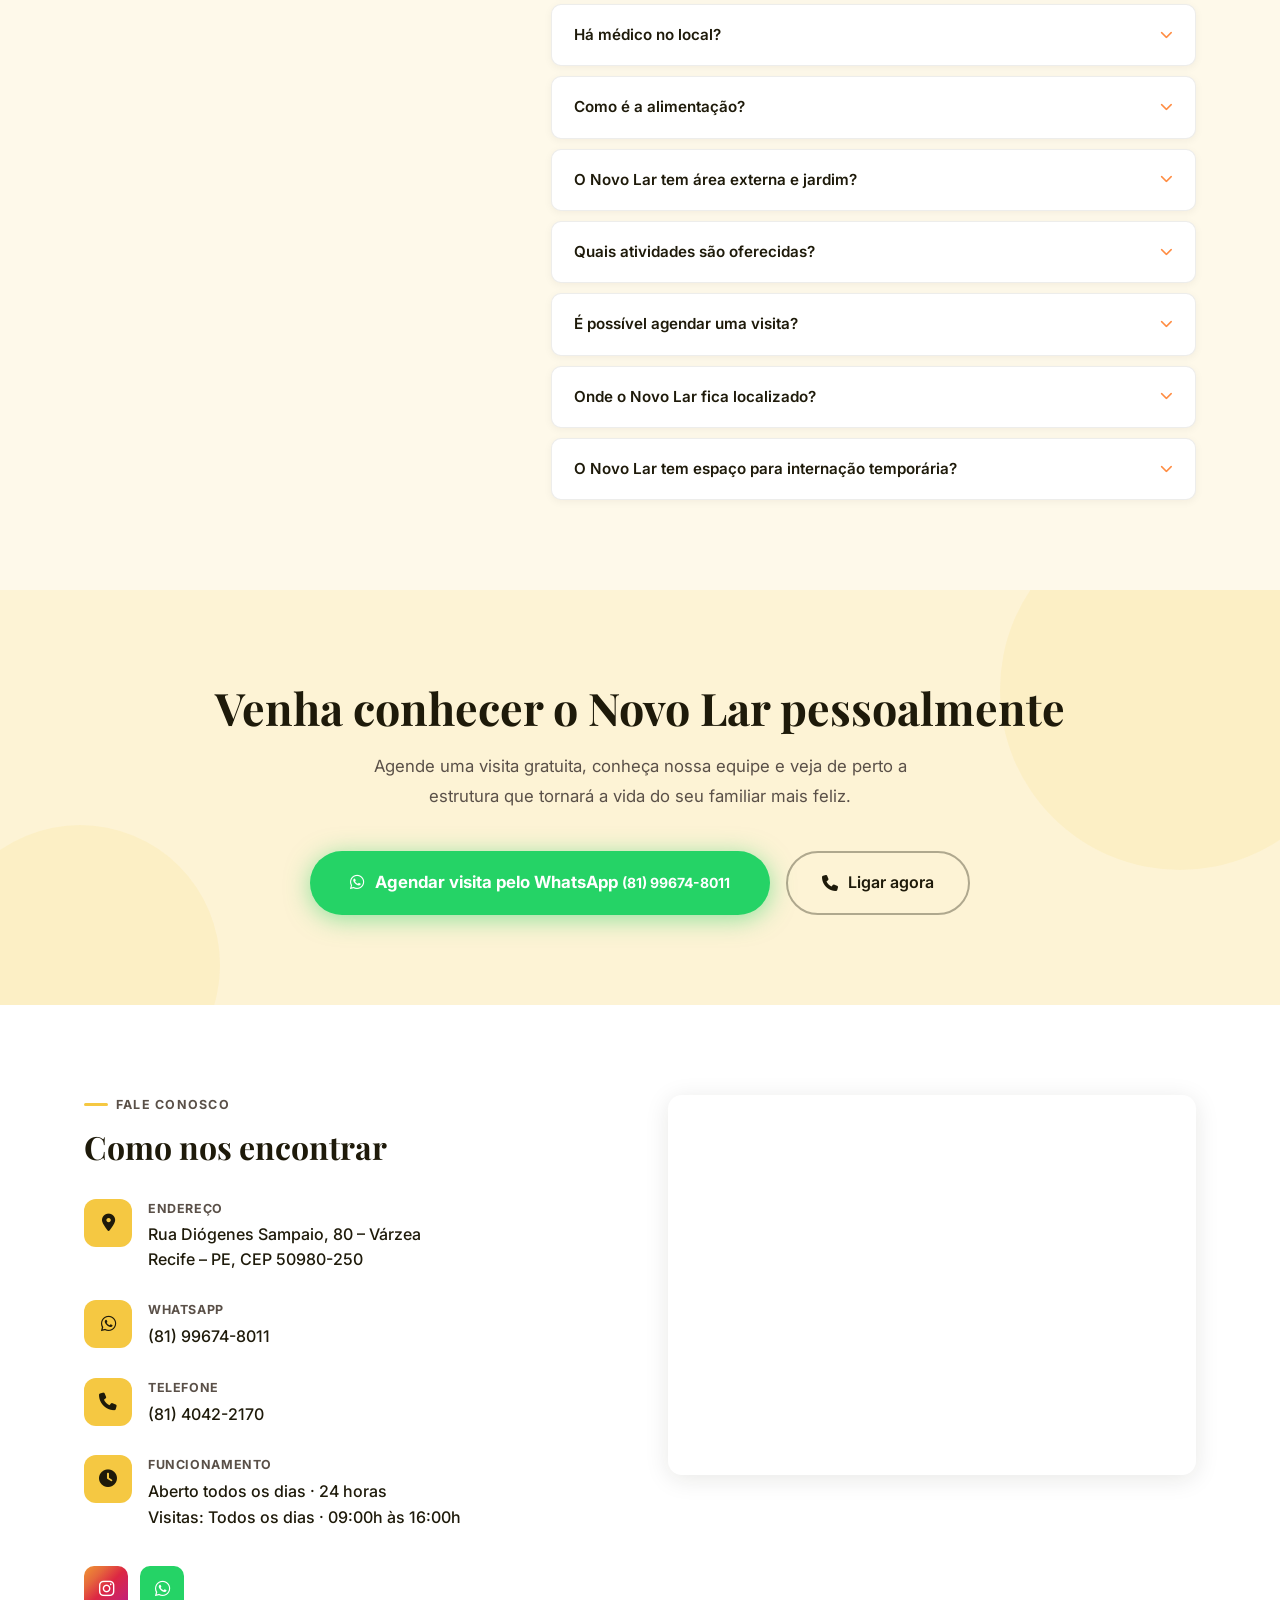
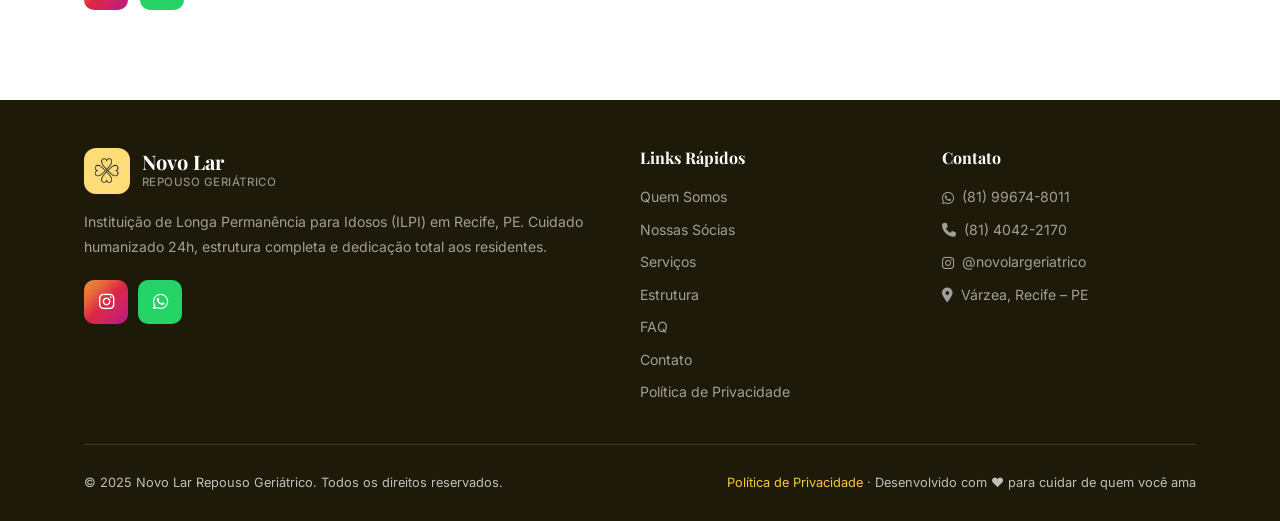
==== commit f767b921: "logo atualizada e fotos tambem" ====
--- a/Novo Lar/index.html
+++ b/Novo Lar/index.html
@@ -110,7 +110,7 @@
 
       <a href="#" class="logo" aria-label="Novo Lar Geriátrico – página inicial">
         <div class="logo__icon">
-          <img src="assets/img/logo.png" alt="Logo Novo Lar" width="46" height="46">
+          <img src="assets/img/logo-novo-lar.png" alt="Logo Novo Lar" width="46" height="46">
         </div>
         <div>
           <span class="logo__name">Novo Lar</span>
@@ -325,7 +325,7 @@
       </div>
 
       <figure class="socias__group-photo">
-        <img src="https://images.unsplash.com/photo-1573497019940-1c28c88b4f3e?w=700&q=85"
+        <img src="assets/img/fotos-socias.jpeg"
              alt="As quatro sócias do Novo Lar: Cláudia, Fabíola, Morgana e Viviane">
         <figcaption>Cláudia, Fabíola, Morgana e Viviane — as sócias do Novo Lar</figcaption>
       </figure>
@@ -663,7 +663,7 @@
       <div class="footer__brand">
         <a href="#" class="logo" aria-label="Novo Lar – topo da página">
           <div class="logo__icon">
-            <img src="assets/img/logo.png" alt="Logo Novo Lar" width="46" height="46">
+            <img src="assets/img/logo-novo-lar.png" alt="Logo Novo Lar" width="46" height="46">
           </div>
           <div>
             <span class="logo__name">Novo Lar</span>
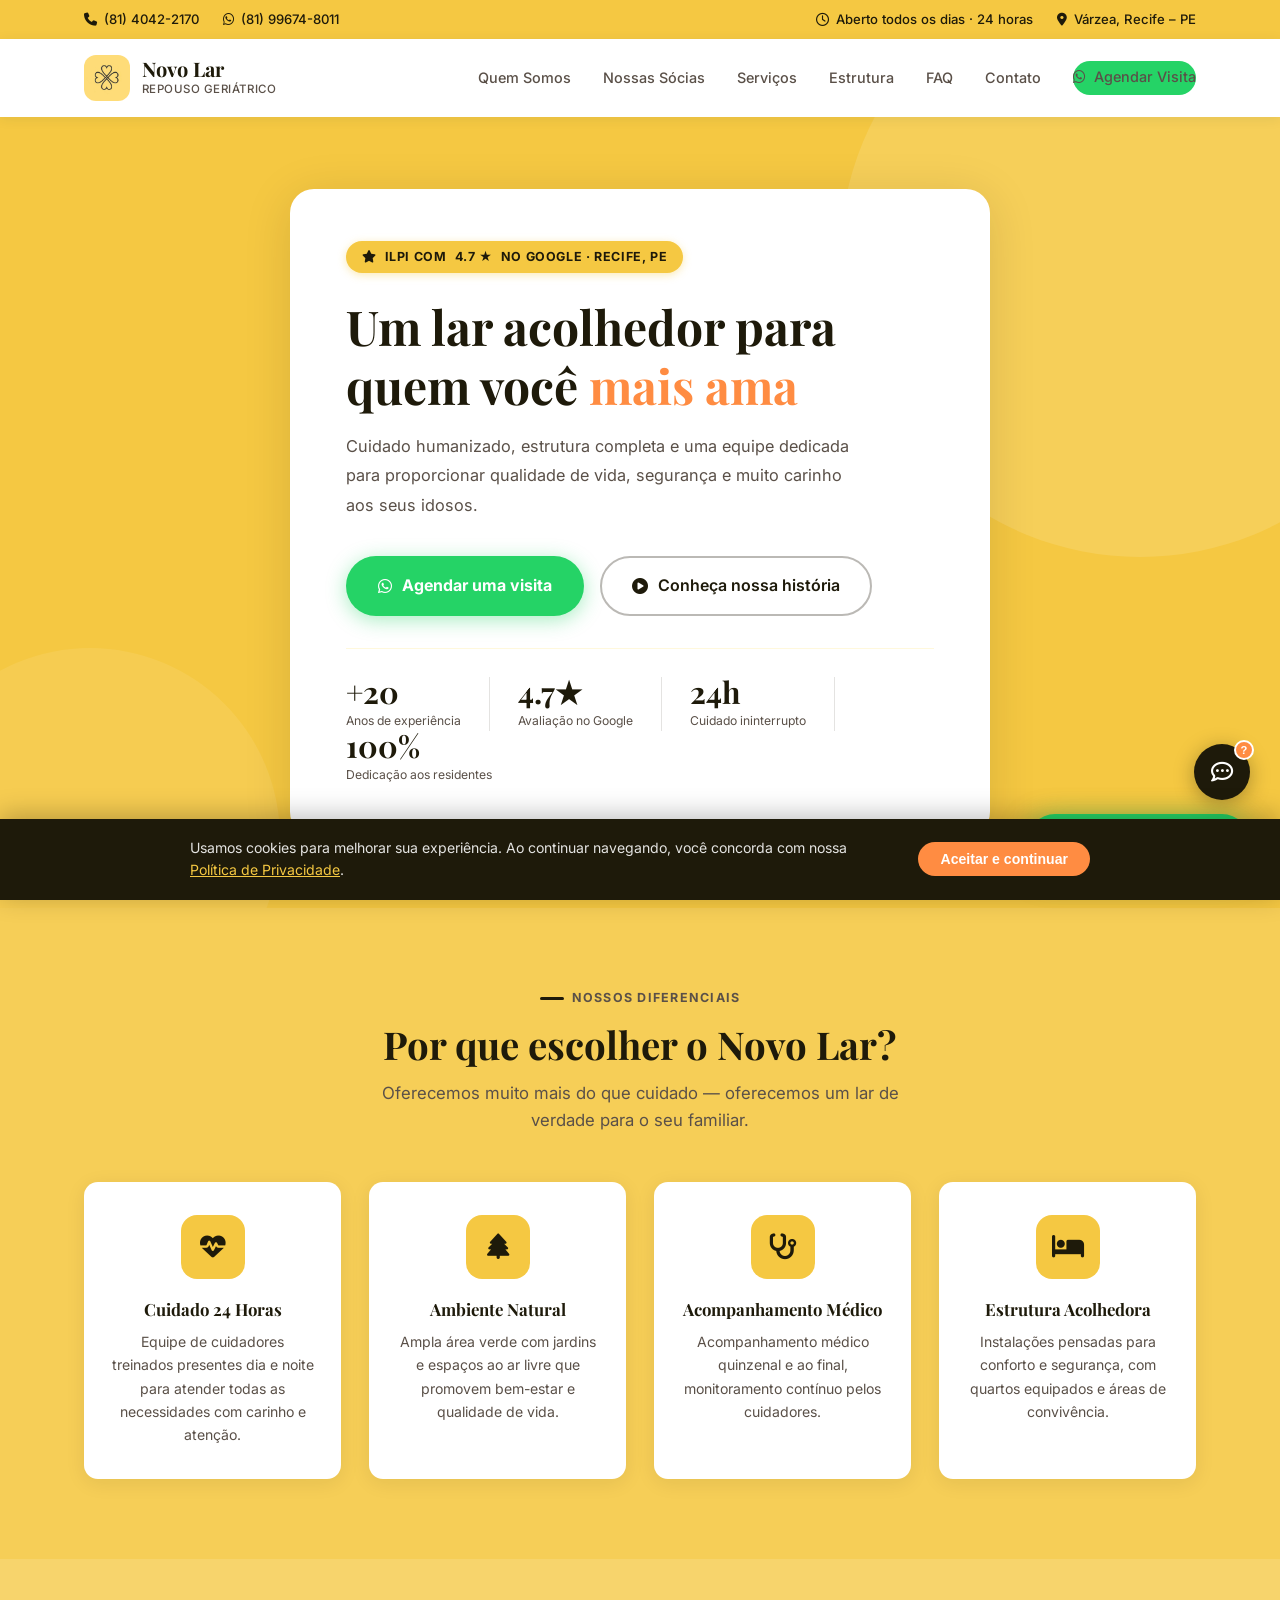
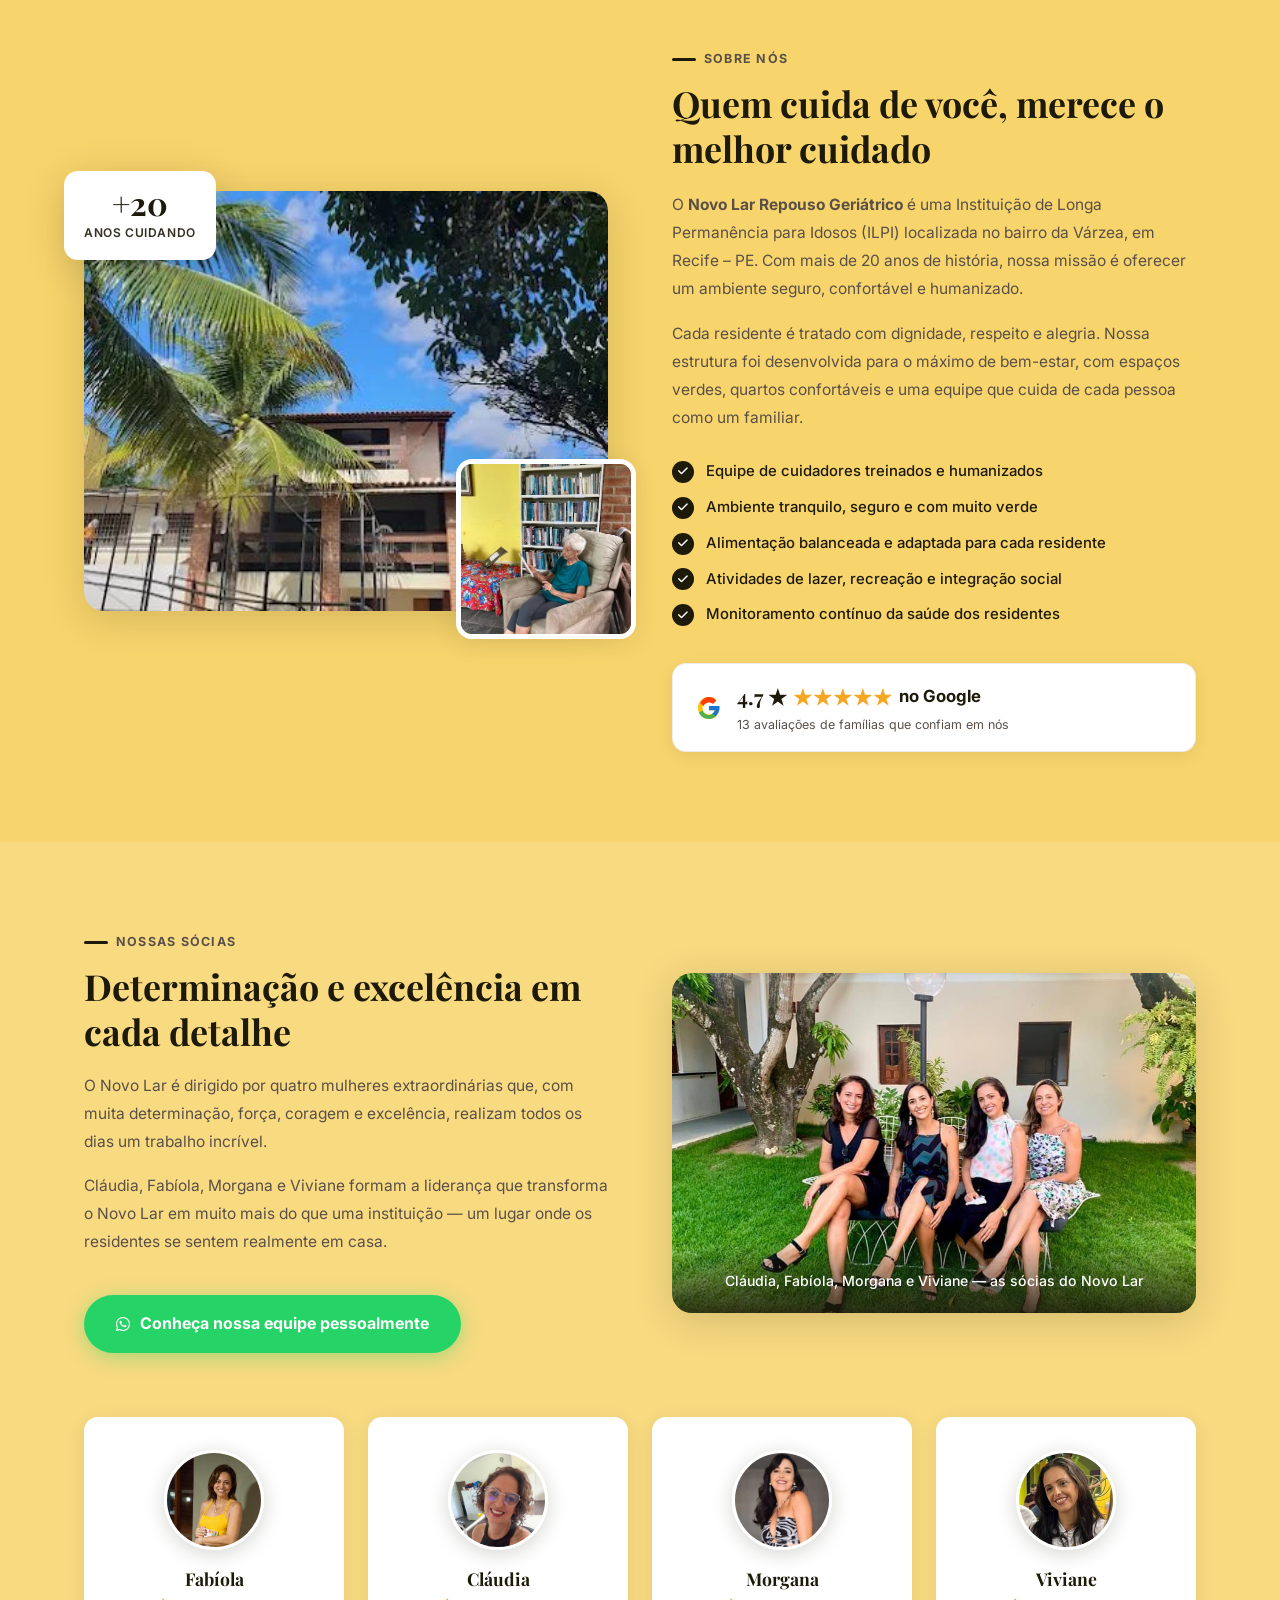
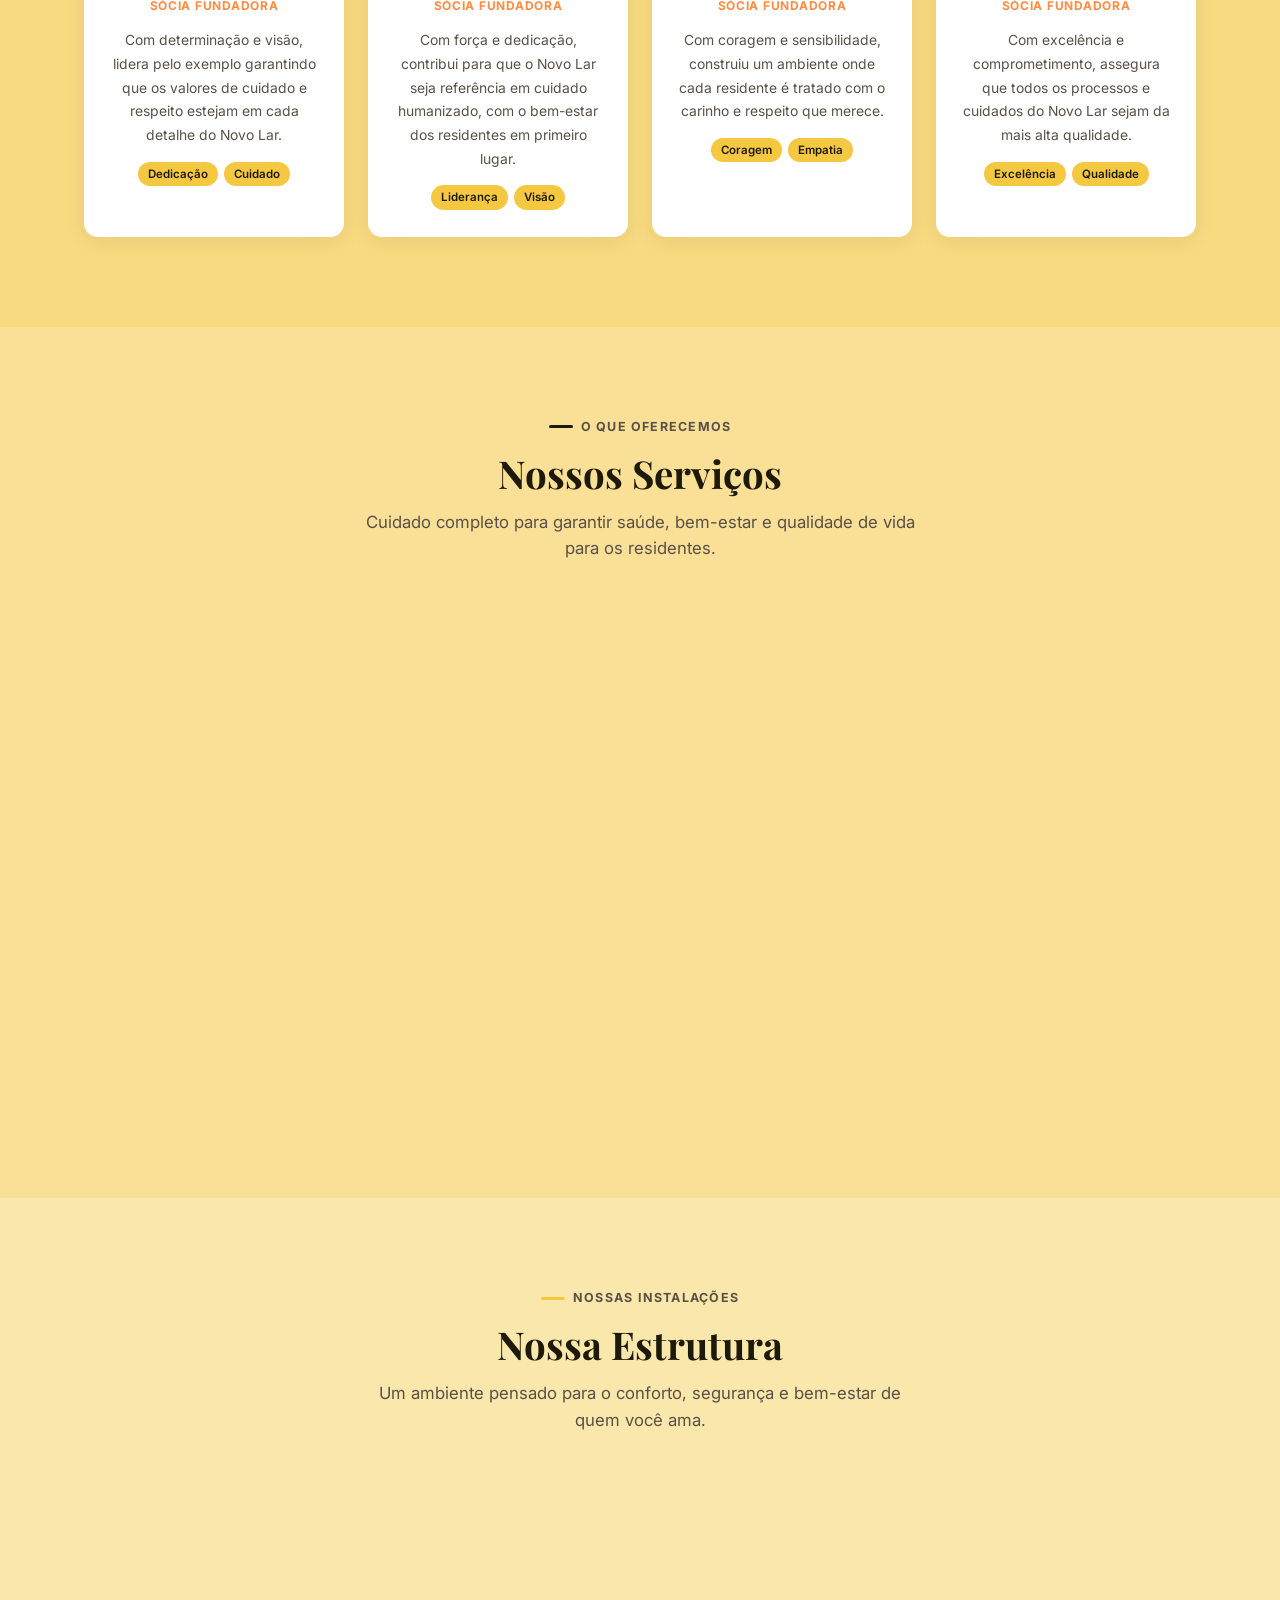
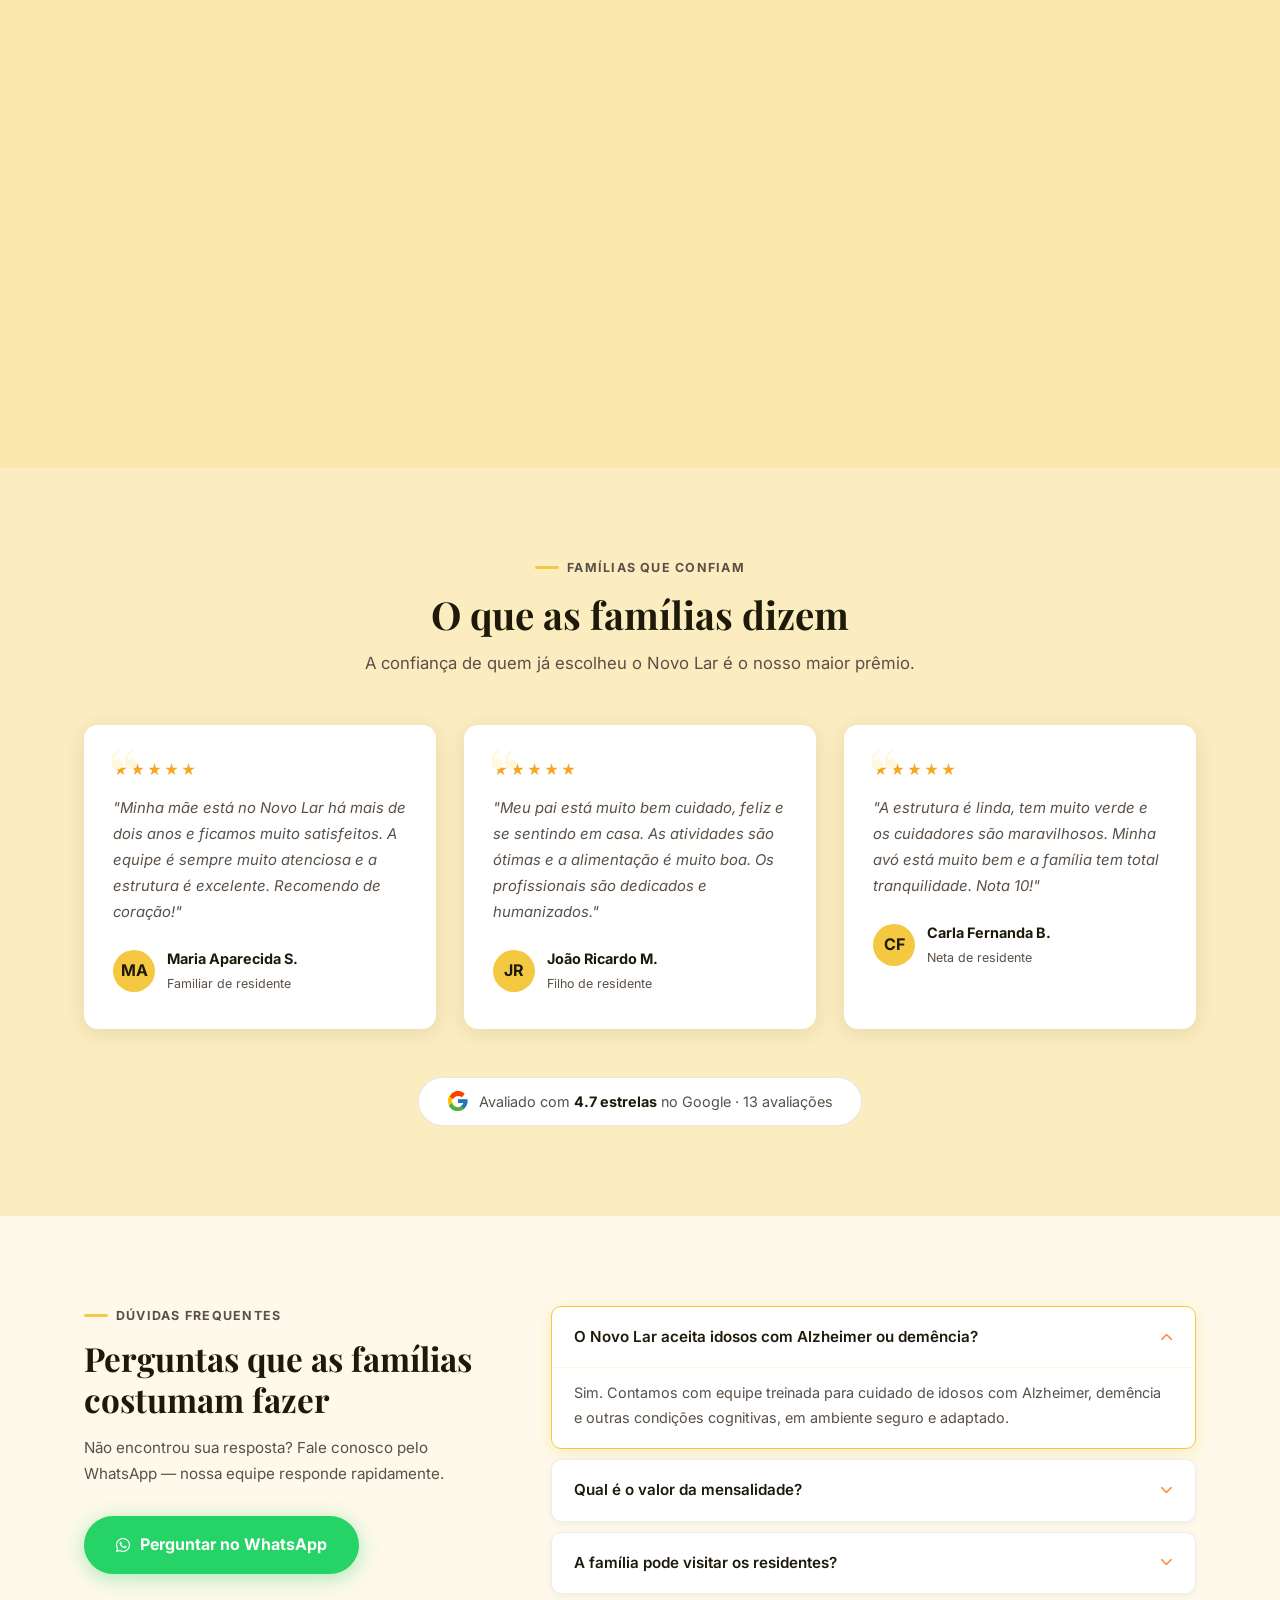
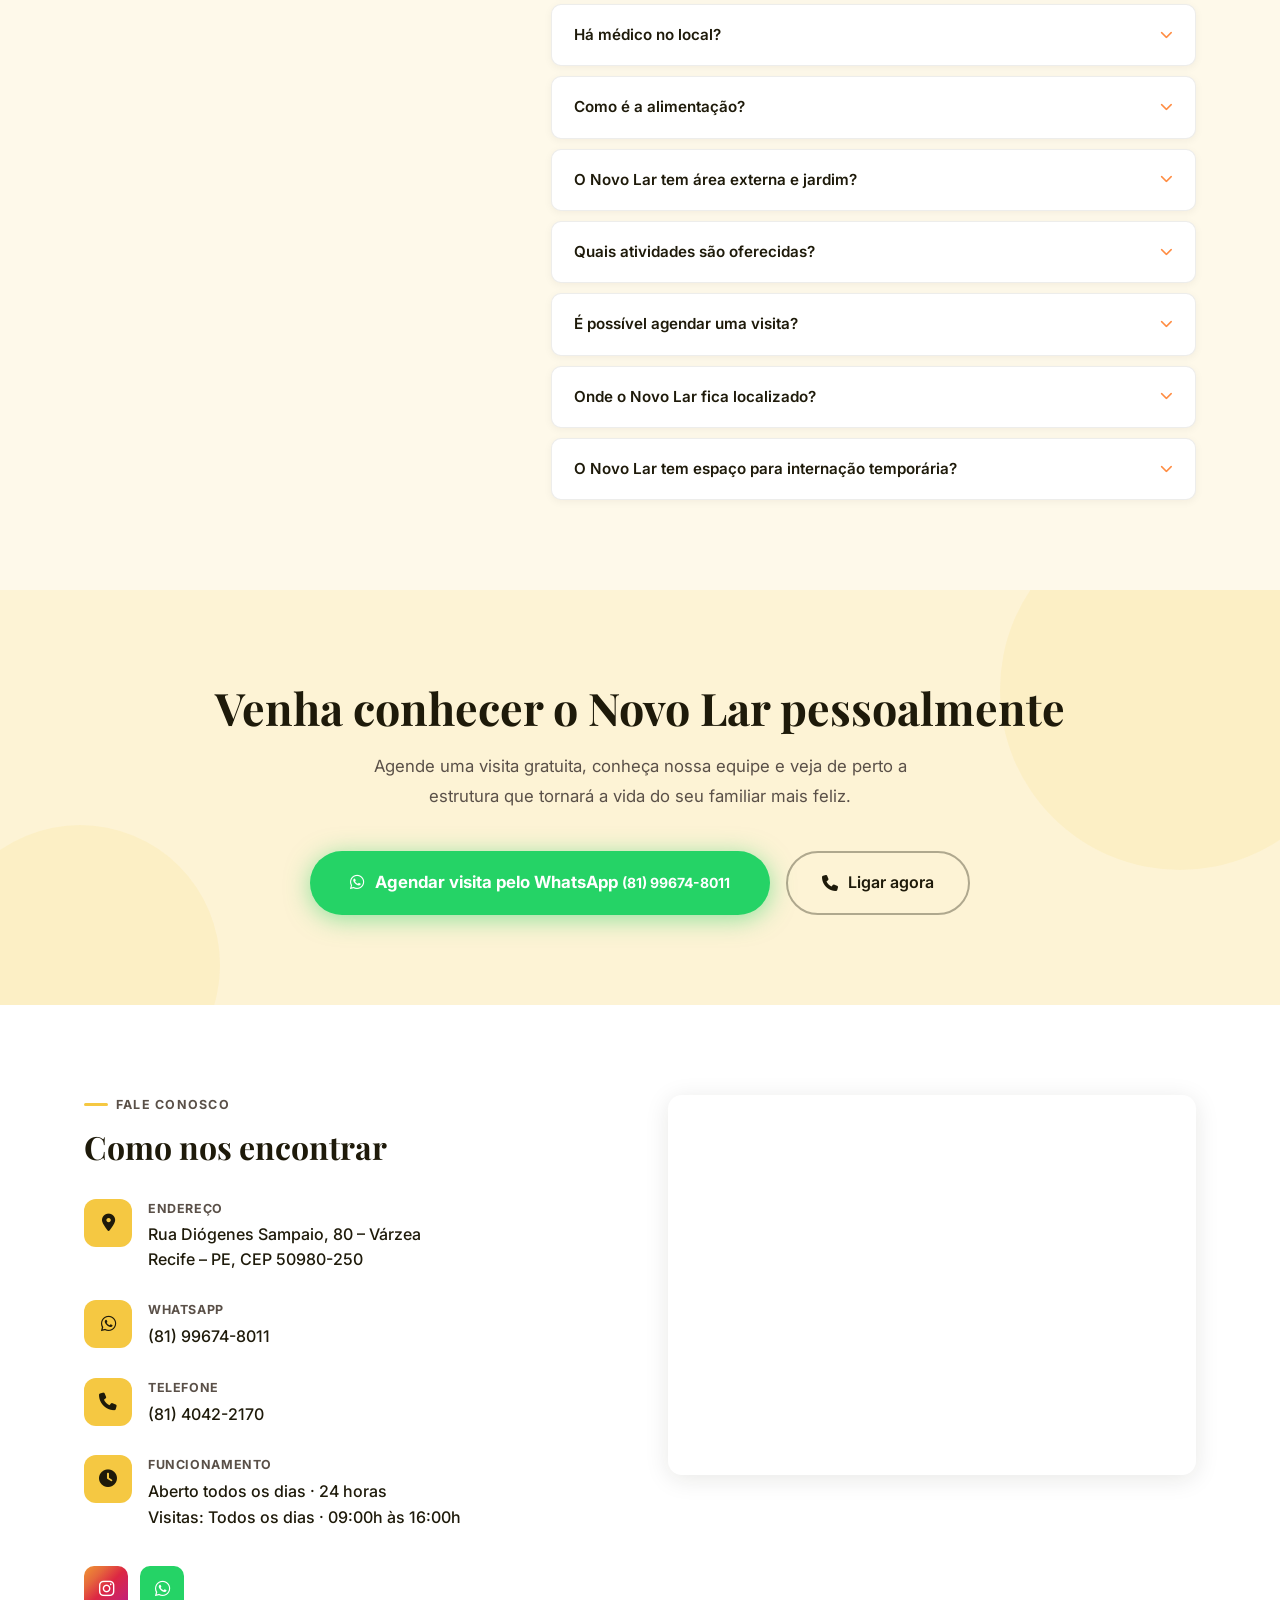
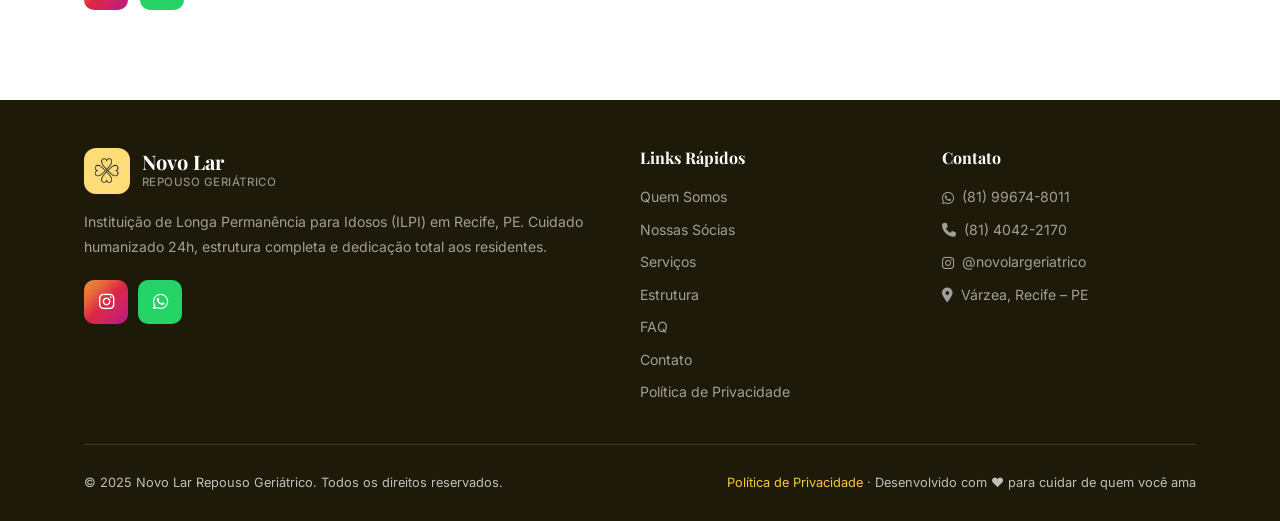
==== commit 00413717: "adicionando fotos e alterando o index e services" ====
--- a/Novo Lar/index.html
+++ b/Novo Lar/index.html
@@ -229,7 +229,7 @@
       <div class="dif-card">
         <div class="dif-card__icon" aria-hidden="true"><i class="fa-solid fa-stethoscope"></i></div>
         <h3>Acompanhamento Médico</h3>
-        <p>Suporte de saúde especializado com acompanhamento médico, controle de medicação e monitoramento contínuo.</p>
+        <p>Acompanhamento médico quinzenal e ao final, monitoramento contínuo pelos cuidadores.</p>
       </div>
       <div class="dif-card">
         <div class="dif-card__icon" aria-hidden="true"><i class="fa-solid fa-bed"></i></i></div>
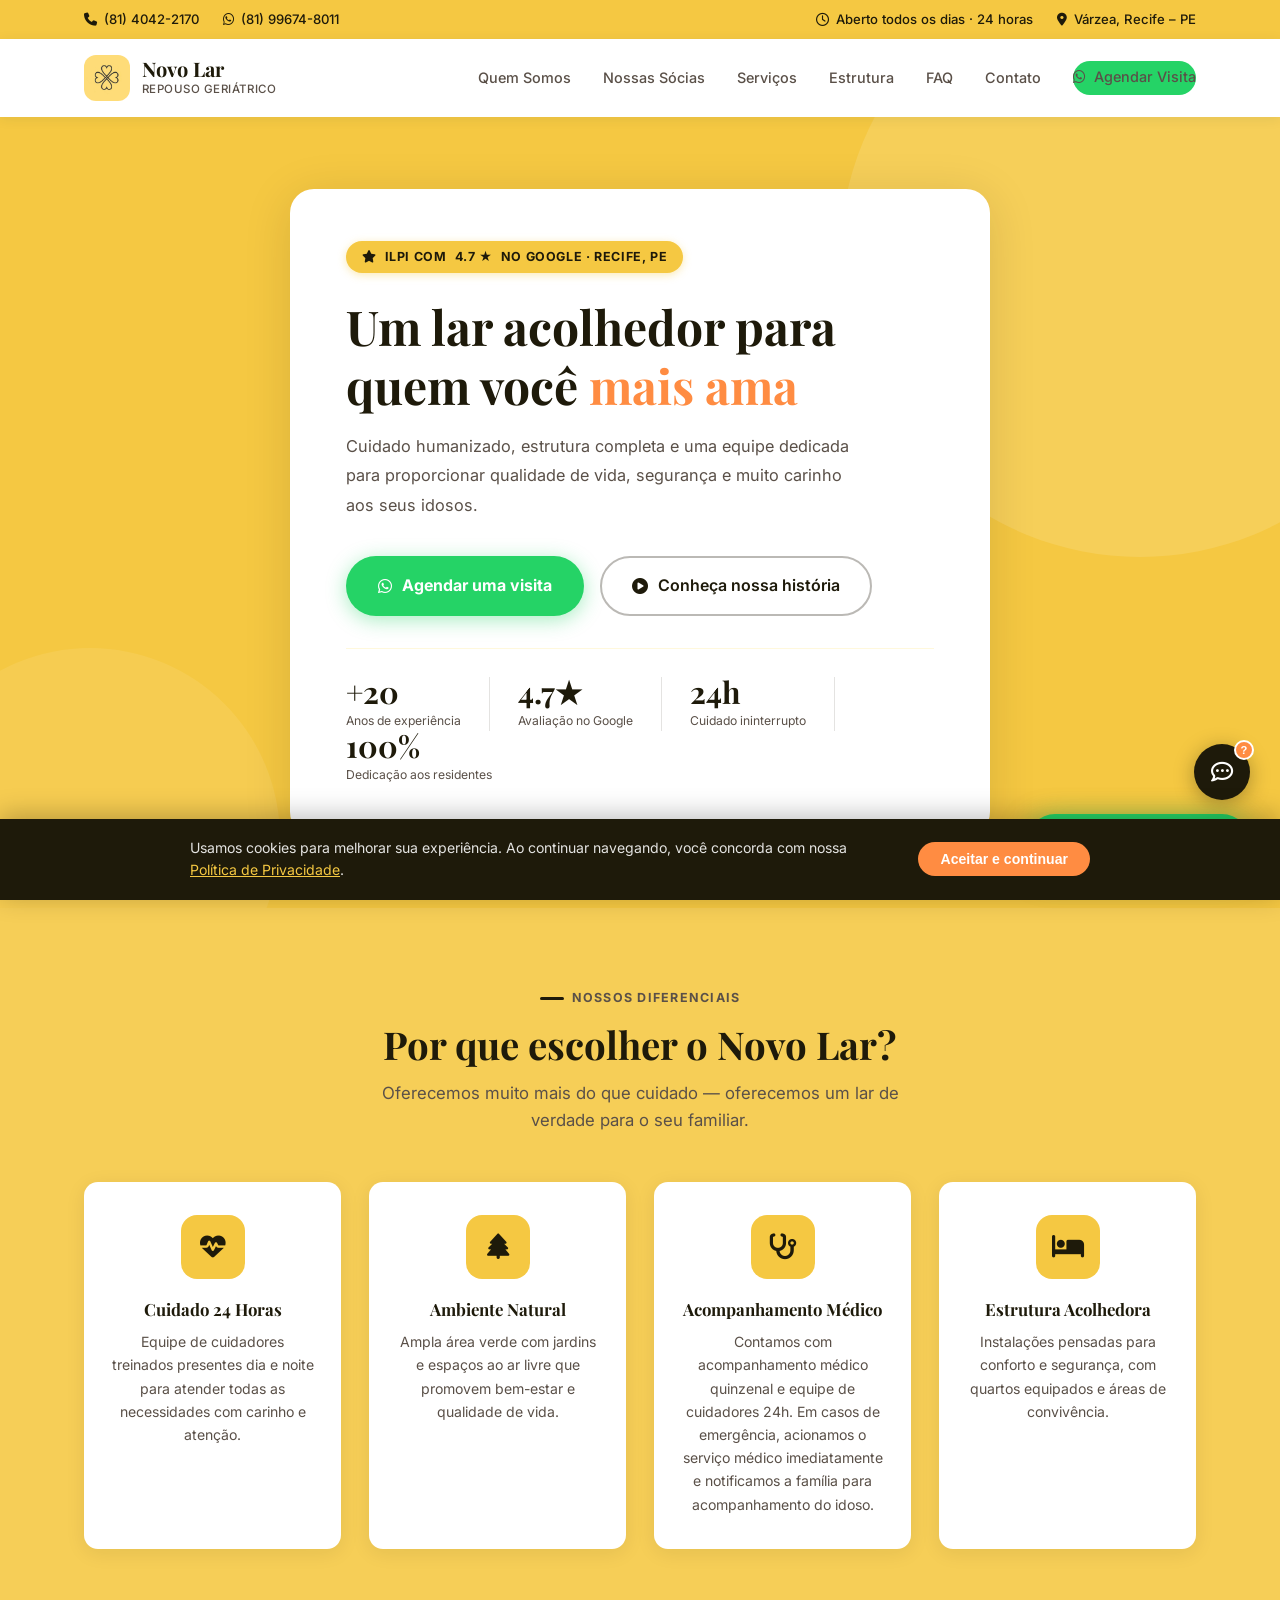
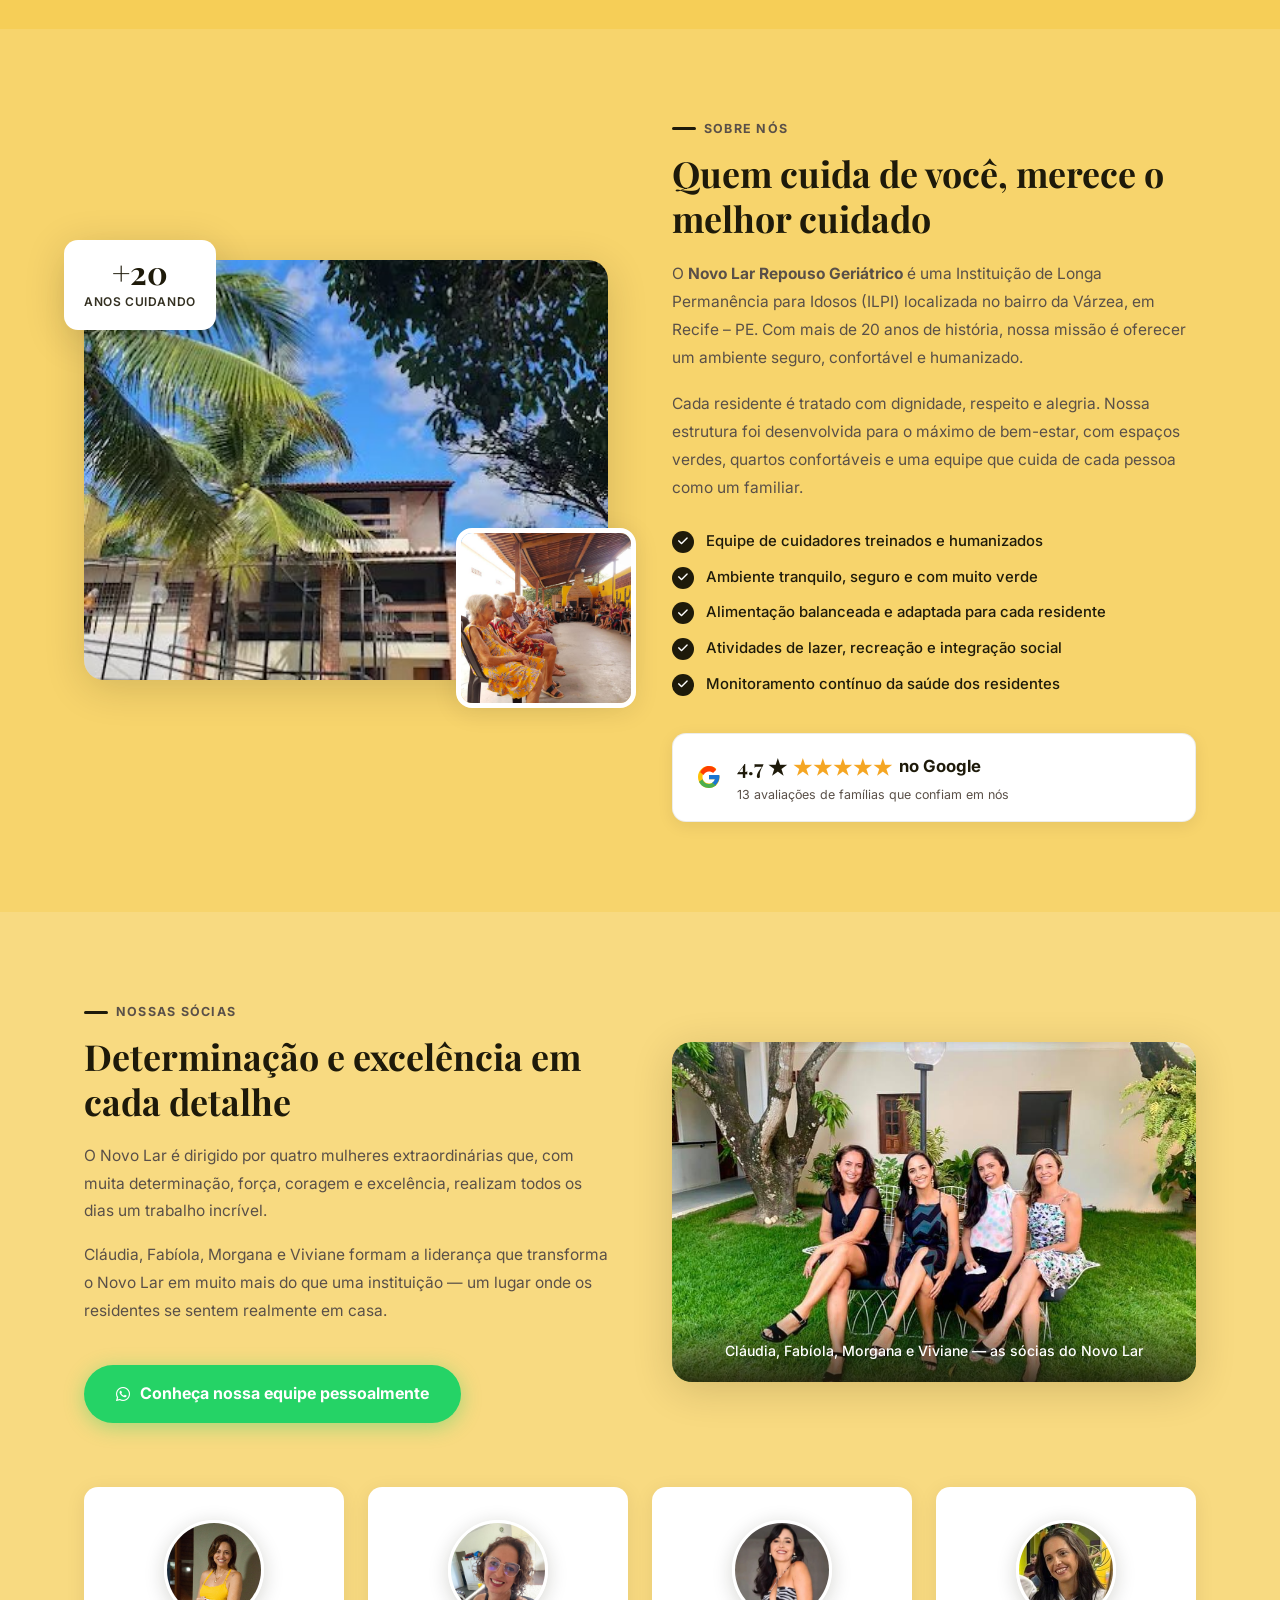
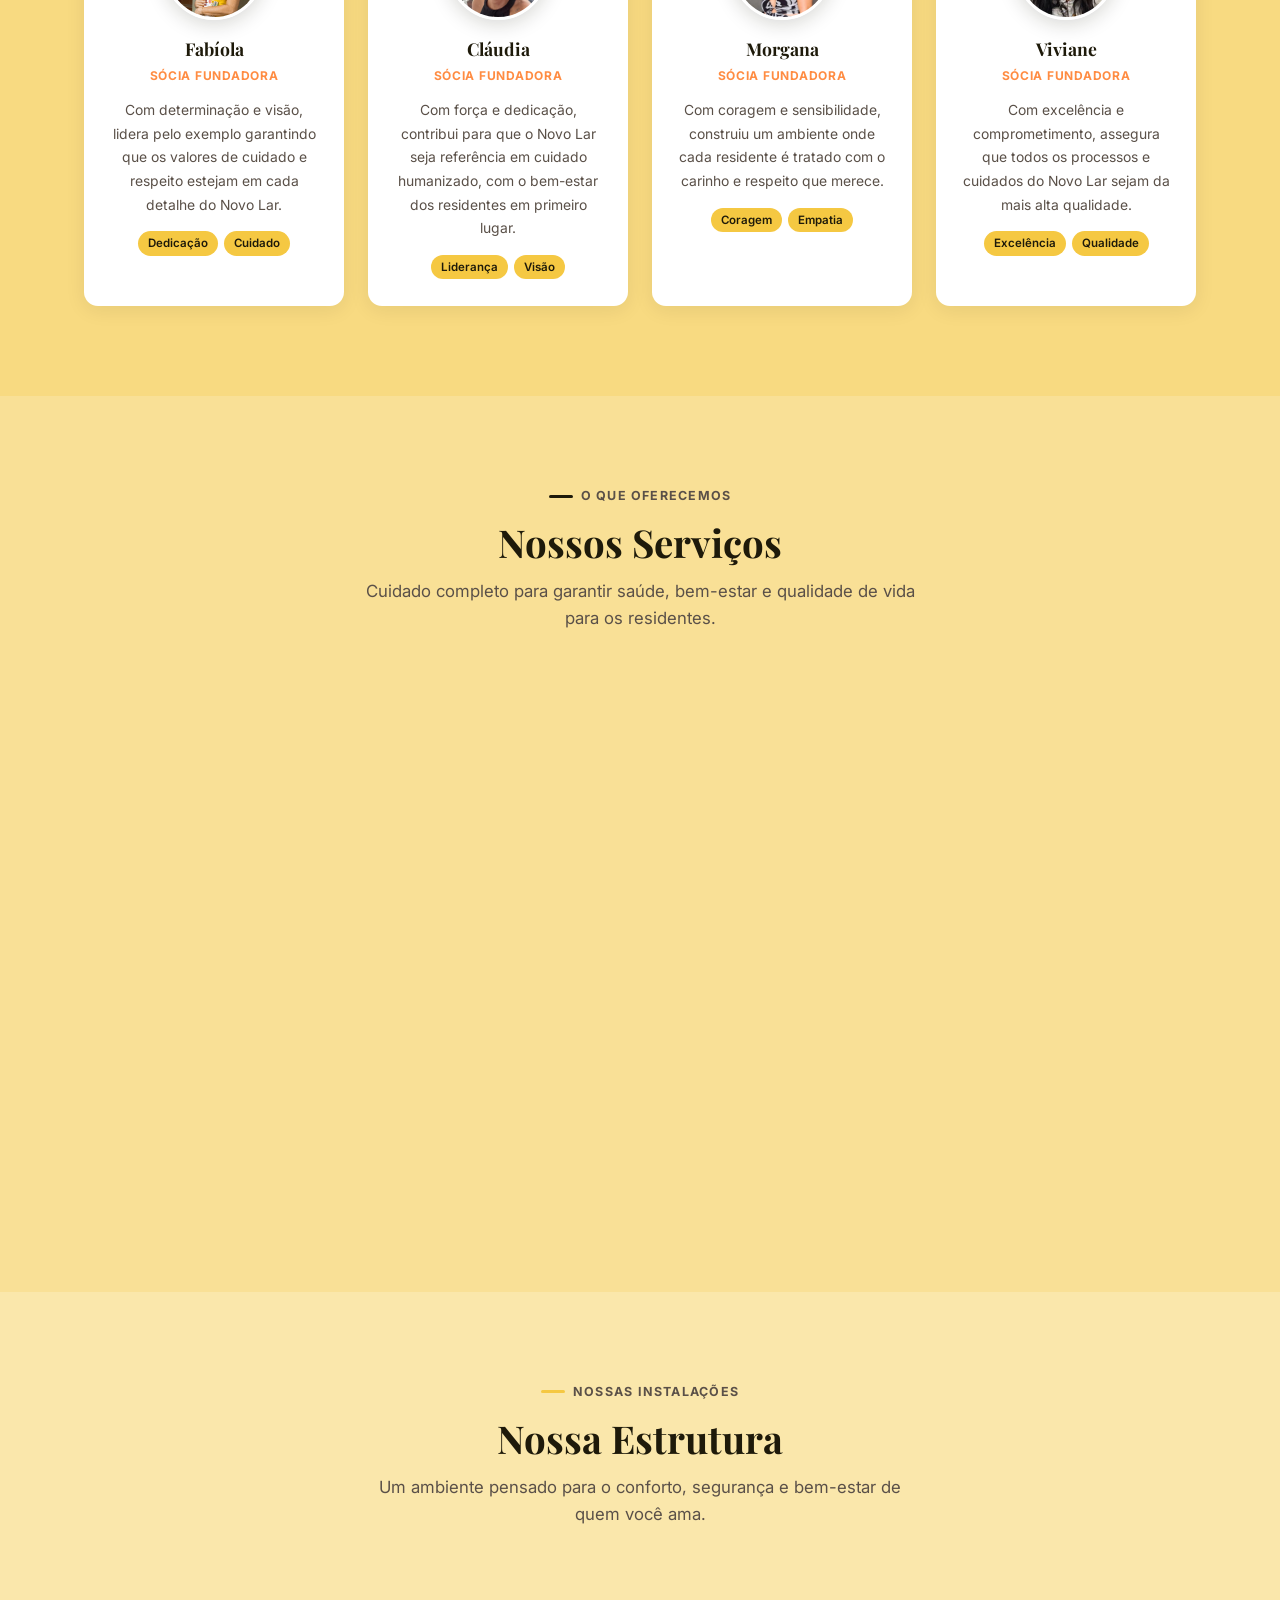
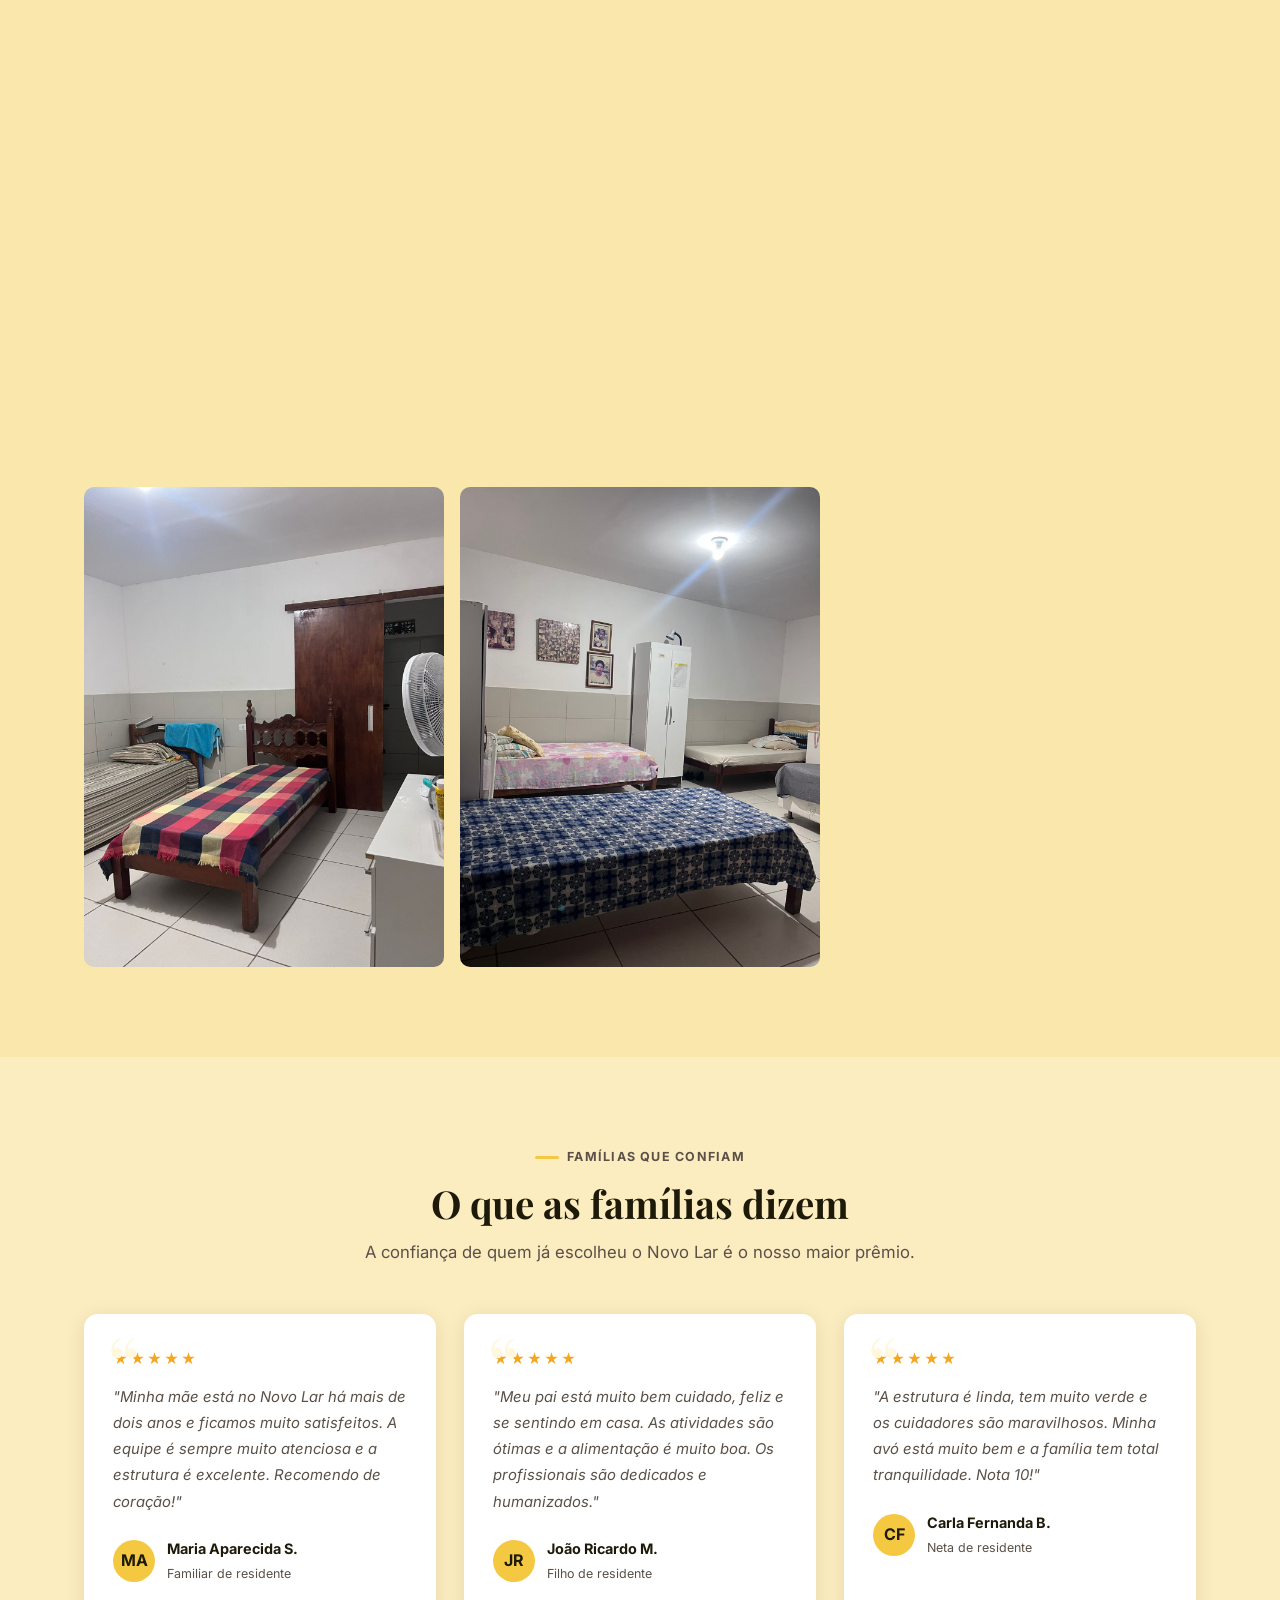
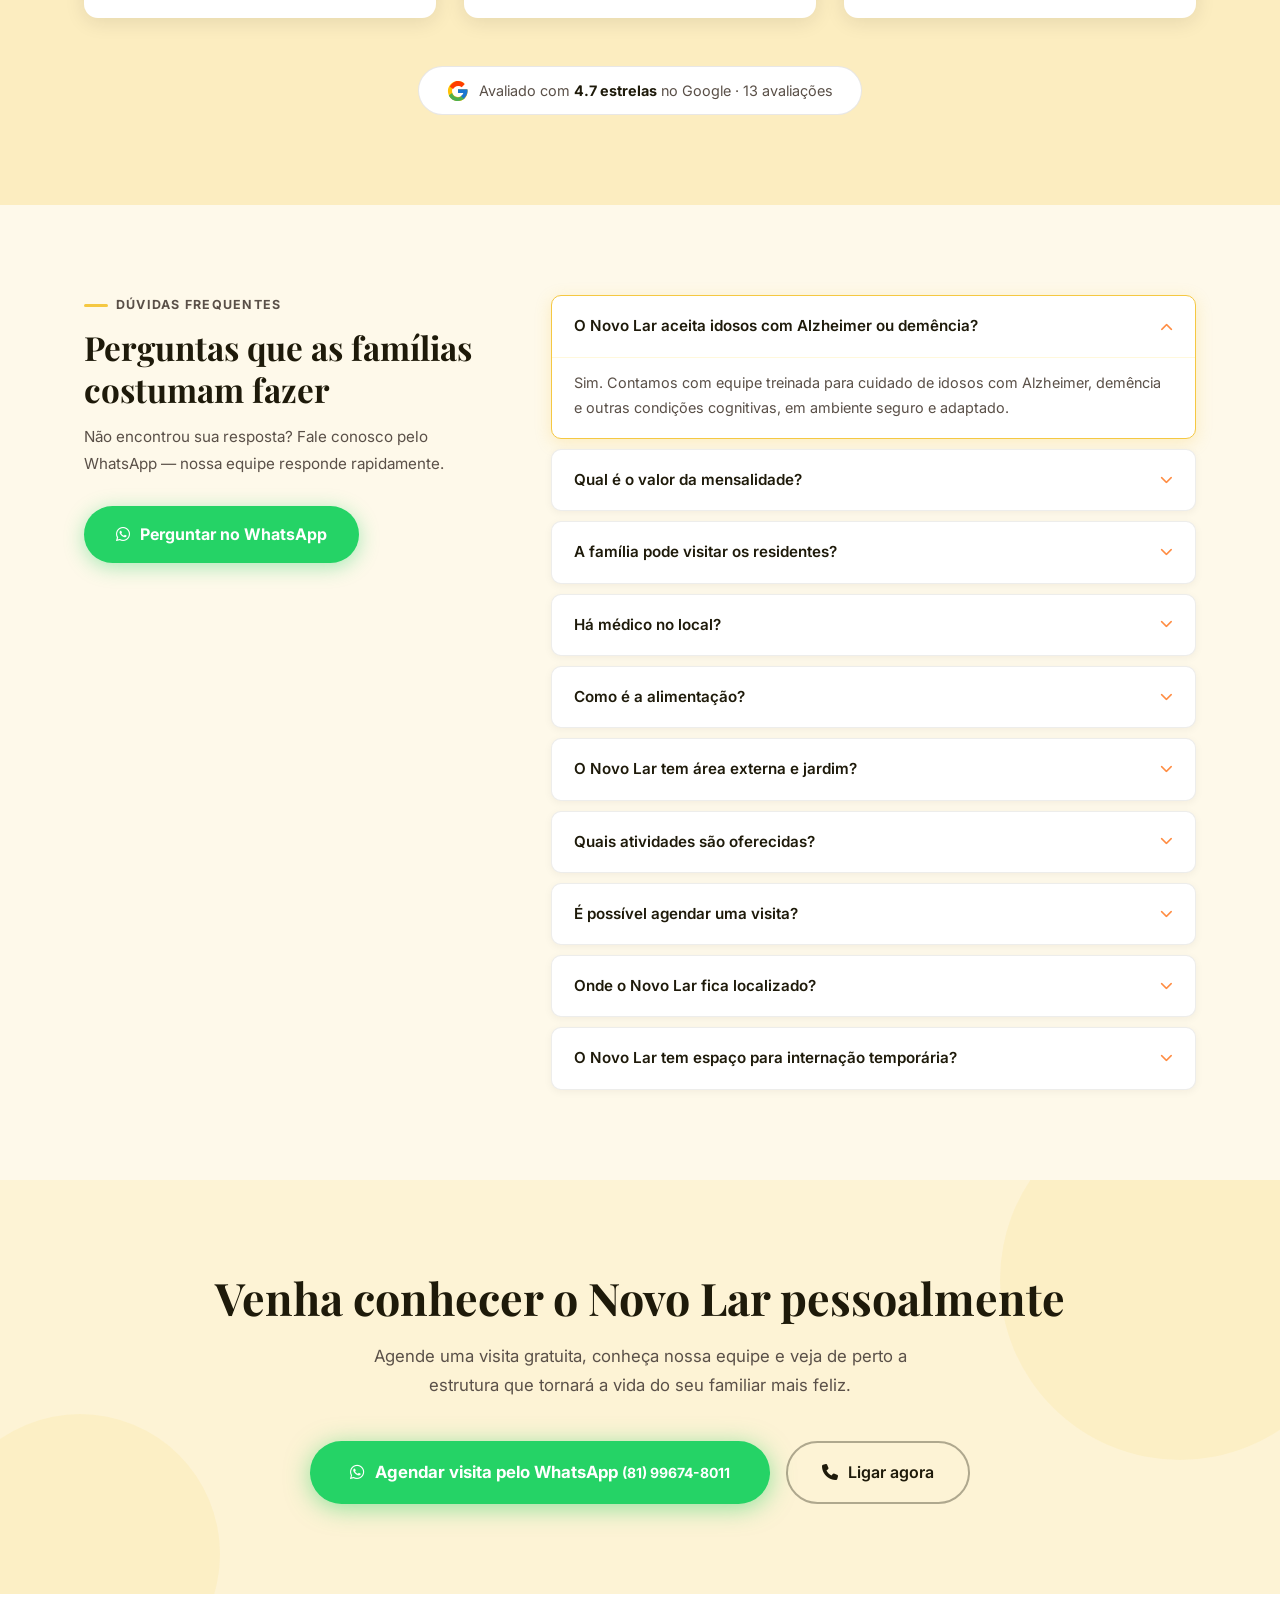
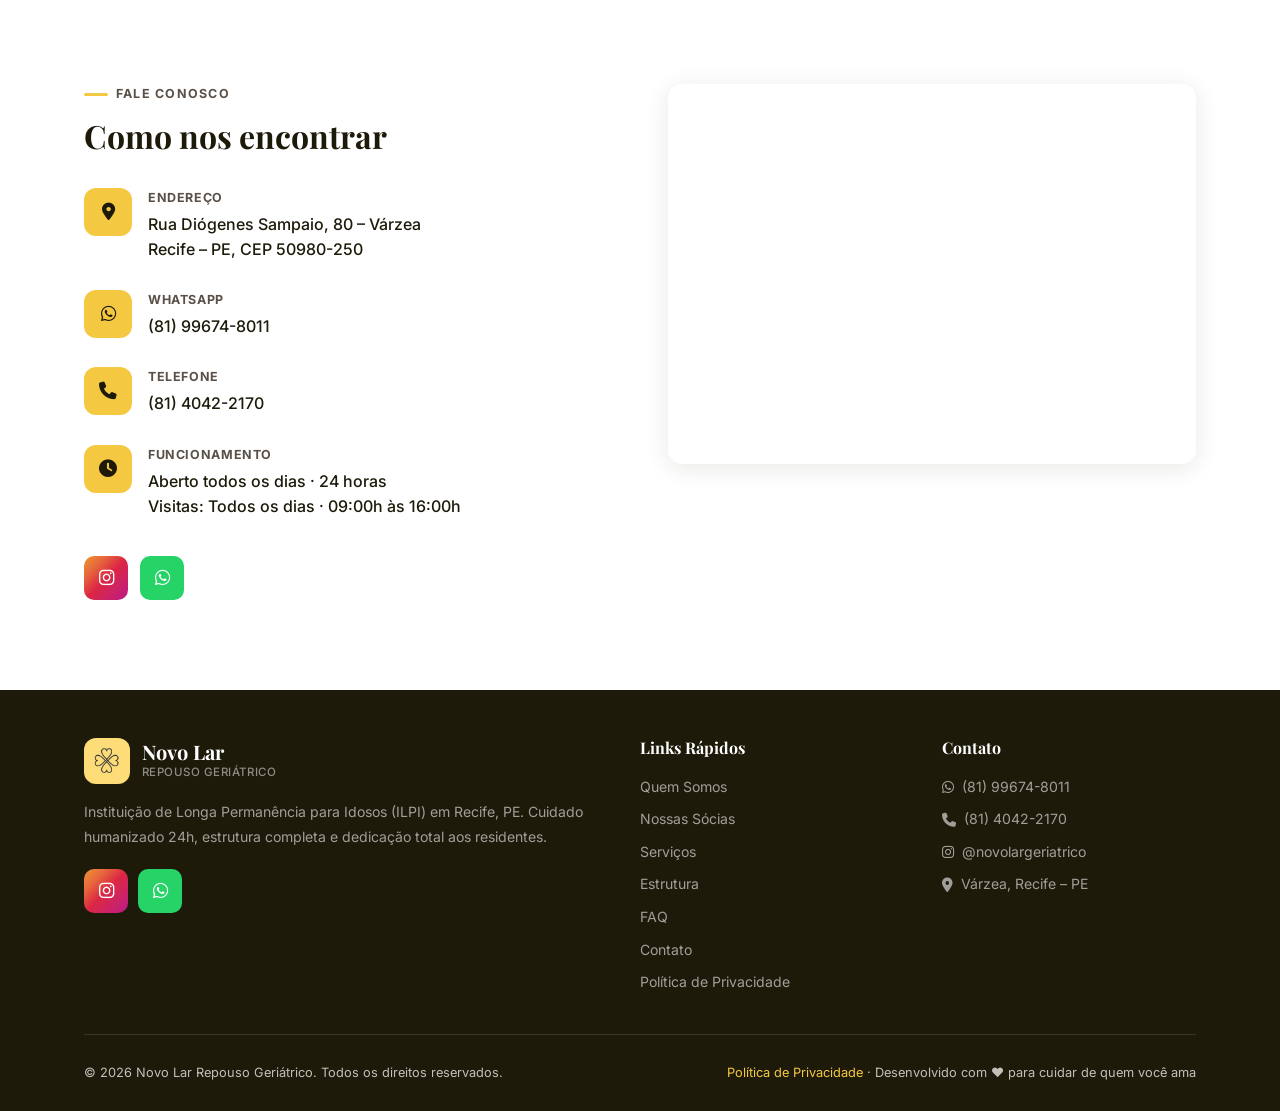
==== commit d53d7fb3: "alterações realizadas" ====
--- a/Novo Lar/index.html
+++ b/Novo Lar/index.html
@@ -229,7 +229,7 @@
       <div class="dif-card">
         <div class="dif-card__icon" aria-hidden="true"><i class="fa-solid fa-stethoscope"></i></div>
         <h3>Acompanhamento Médico</h3>
-        <p>Acompanhamento médico quinzenal e ao final, monitoramento contínuo pelos cuidadores.</p>
+        <p>Contamos com acompanhamento médico quinzenal e equipe de cuidadores 24h. Em casos de emergência, acionamos o serviço médico imediatamente e notificamos a família para acompanhamento do idoso.</p>
       </div>
       <div class="dif-card">
         <div class="dif-card__icon" aria-hidden="true"><i class="fa-solid fa-bed"></i></i></div>
@@ -257,7 +257,7 @@
                alt="Fachada do Novo Lar Geriátrico com palmeiras — Recife, PE">
         </div>
         <div class="sobre__img-thumb">
-          <img src="assets/img/residente-lendo.jpg"
+          <img src="assets/img/residente-lendo.jpeg"
                alt="Residente lendo confortavelmente no Novo Lar">
         </div>
       </div>
@@ -415,17 +415,12 @@
       <div class="serv-card">
         <span class="serv-card__icon" aria-hidden="true">🤸</span>
         <h3>Fisioterapia e Reabilitação</h3>
-        <p>Atendimento fisioterapêutico para manutenção e melhora da mobilidade e independência dos residentes.</p>
+        <p>Atendimento fisioterapêutico para manutenção e melhora da mobilidade e independência dos residentes. <span style="font-size: 0.9em; opacity: 0.8;">* valores não inclusos</span></p>
       </div>
       <div class="serv-card">
         <span class="serv-card__icon" aria-hidden="true">🎭</span>
         <h3>Atividades de Lazer</h3>
-        <p>Programação variada de atividades recreativas, culturais e de integração social, promovendo alegria.</p>
-      </div>
-      <div class="serv-card">
-        <span class="serv-card__icon" aria-hidden="true">🧠</span>
-        <h3>Apoio Psicossocial</h3>
-        <p>Acompanhamento psicológico para residentes e orientação às famílias com suporte emocional completo.</p>
+        <p>Música, jogos, leitura e muito mais. O objetivo é manter os residentes ativos e felizes com atividades que estimulam corpo e mente.</p>
       </div>
     </div>
   </div>
@@ -461,6 +456,14 @@
       <div class="gallery__item">
         <img src="assets/img/varanda-balanco.jpg" alt="Varanda acolhedora com cadeira de balanço e vista para o jardim">
         <div class="gallery__overlay"><span>Varanda Acolhedora</span></div>
+      </div>
+      <div class="gallery__item">
+        <img src="fotos-reservas/quarto-1.jpeg" alt="Quarto com camas confortáveis">
+        <div class="gallery__overlay"><span>Quarto Duplo & Triplo </span></div>
+      </div>
+      <div class="gallery__item">
+        <img src="fotos-reservas/quarto-2.jpeg" alt="Quarto acessível e bem equipado">
+        <div class="gallery__overlay"><span>Quarto Quádruplo</span></div>
       </div>
     </div>
   </div>
@@ -730,7 +733,7 @@
 
     </div>
     <div class="footer__bottom">
-      <span>© 2025 Novo Lar Repouso Geriátrico. Todos os direitos reservados.</span>
+      <span>© 2026 Novo Lar Repouso Geriátrico. Todos os direitos reservados.</span>
       <span>
         <a href="privacidade.html">Política de Privacidade</a> ·
         Desenvolvido com ❤️ para cuidar de quem você ama
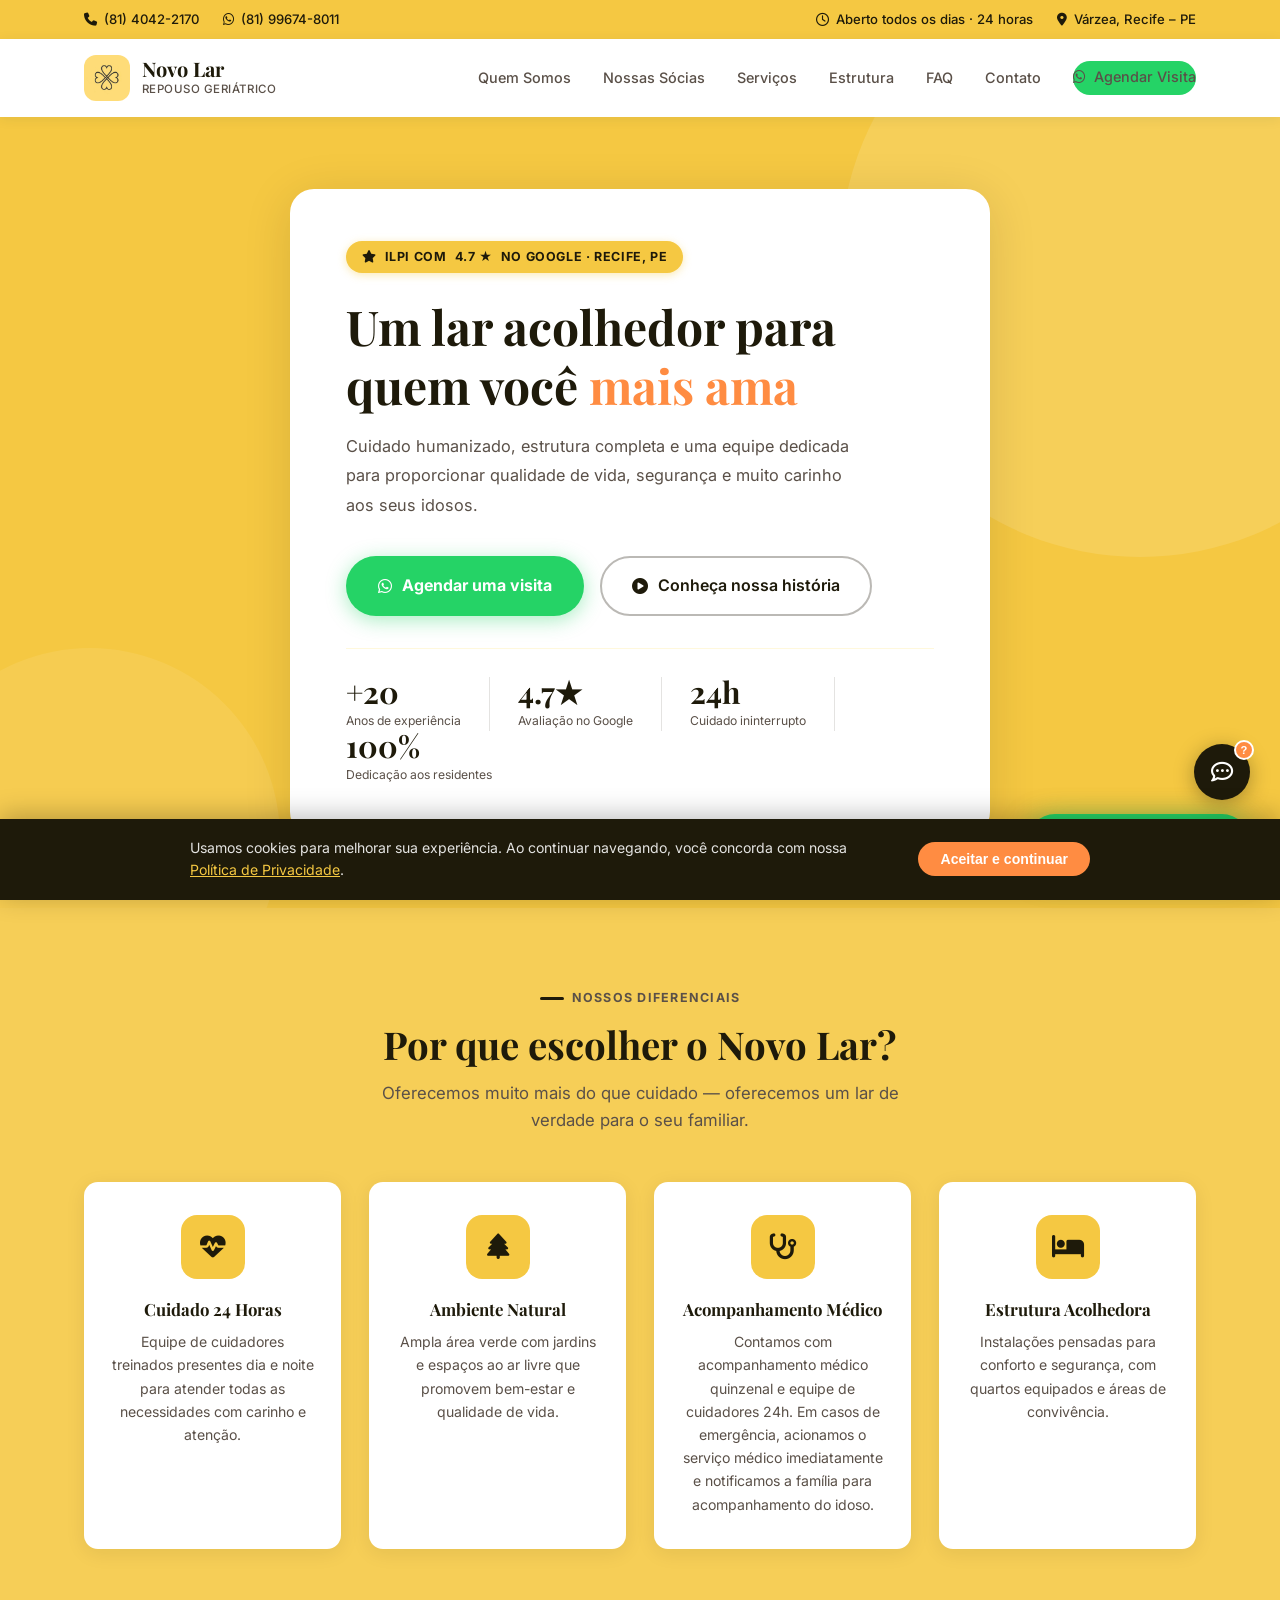
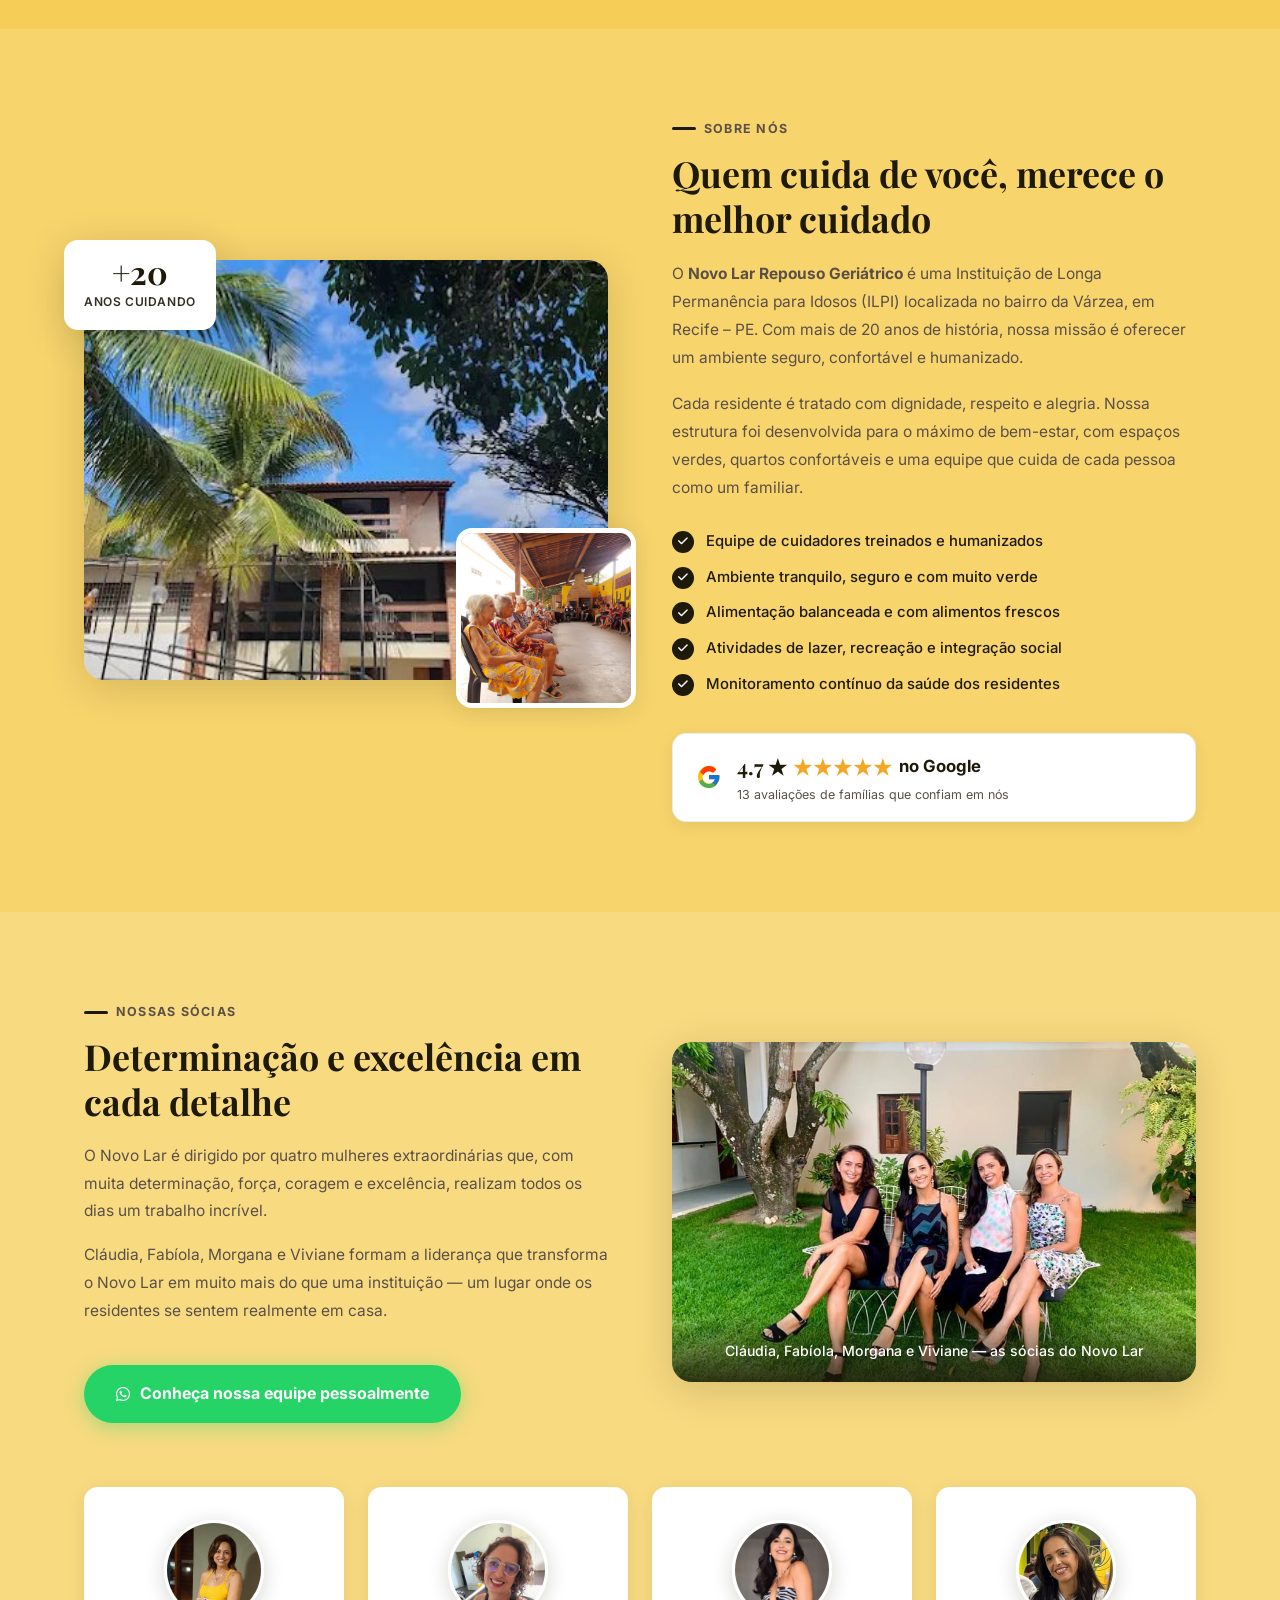
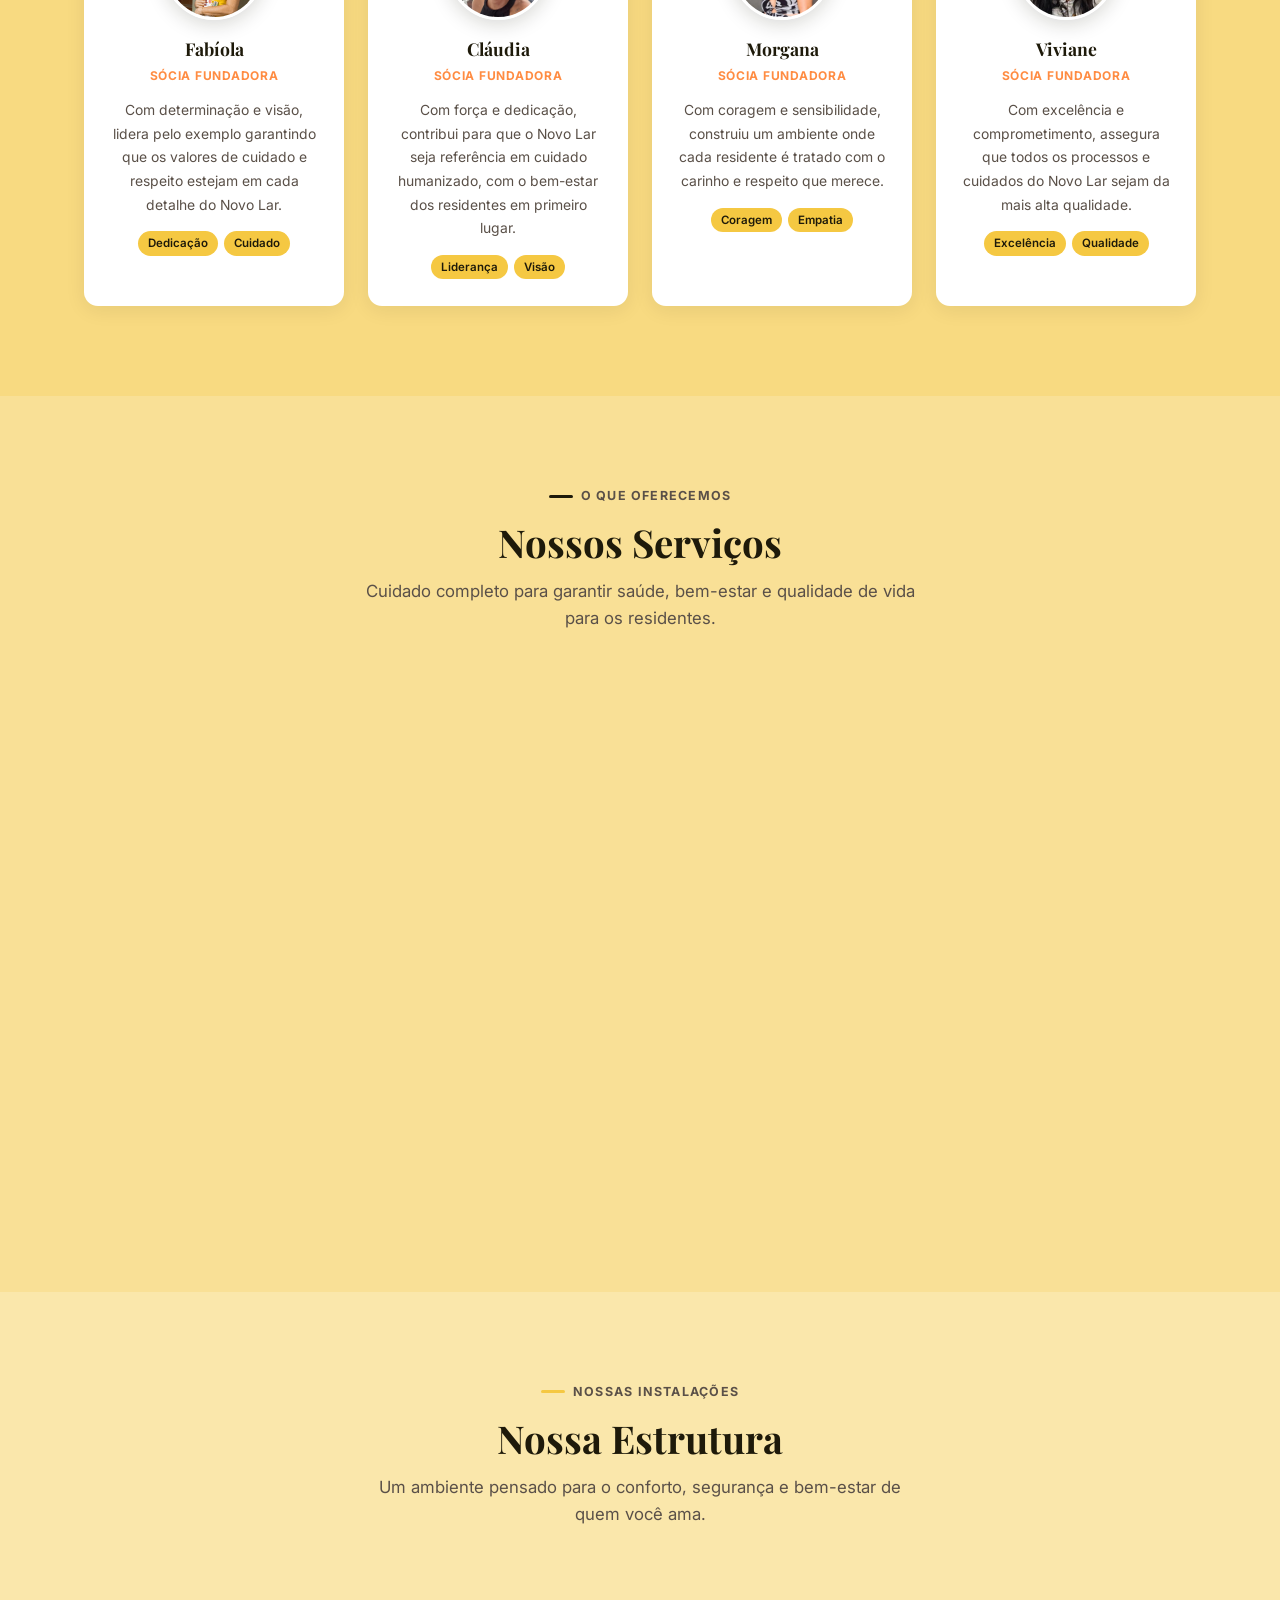
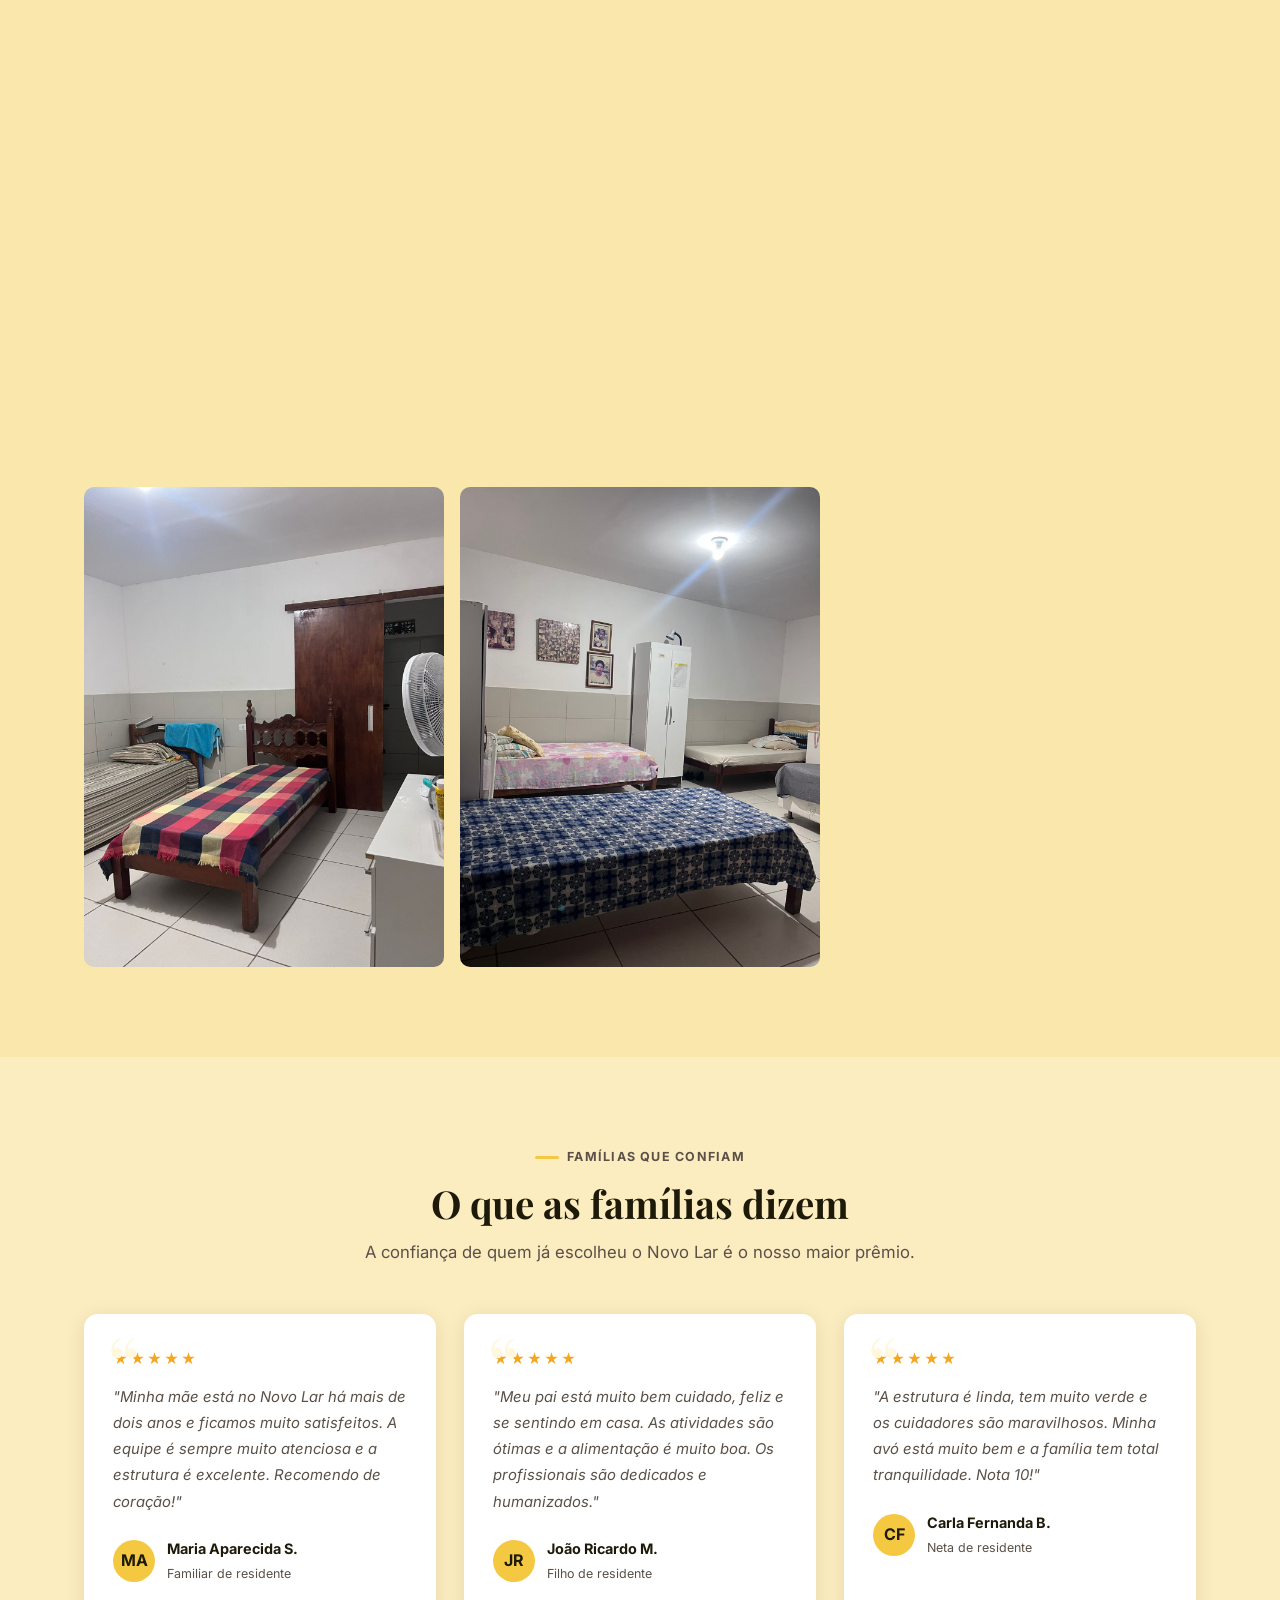
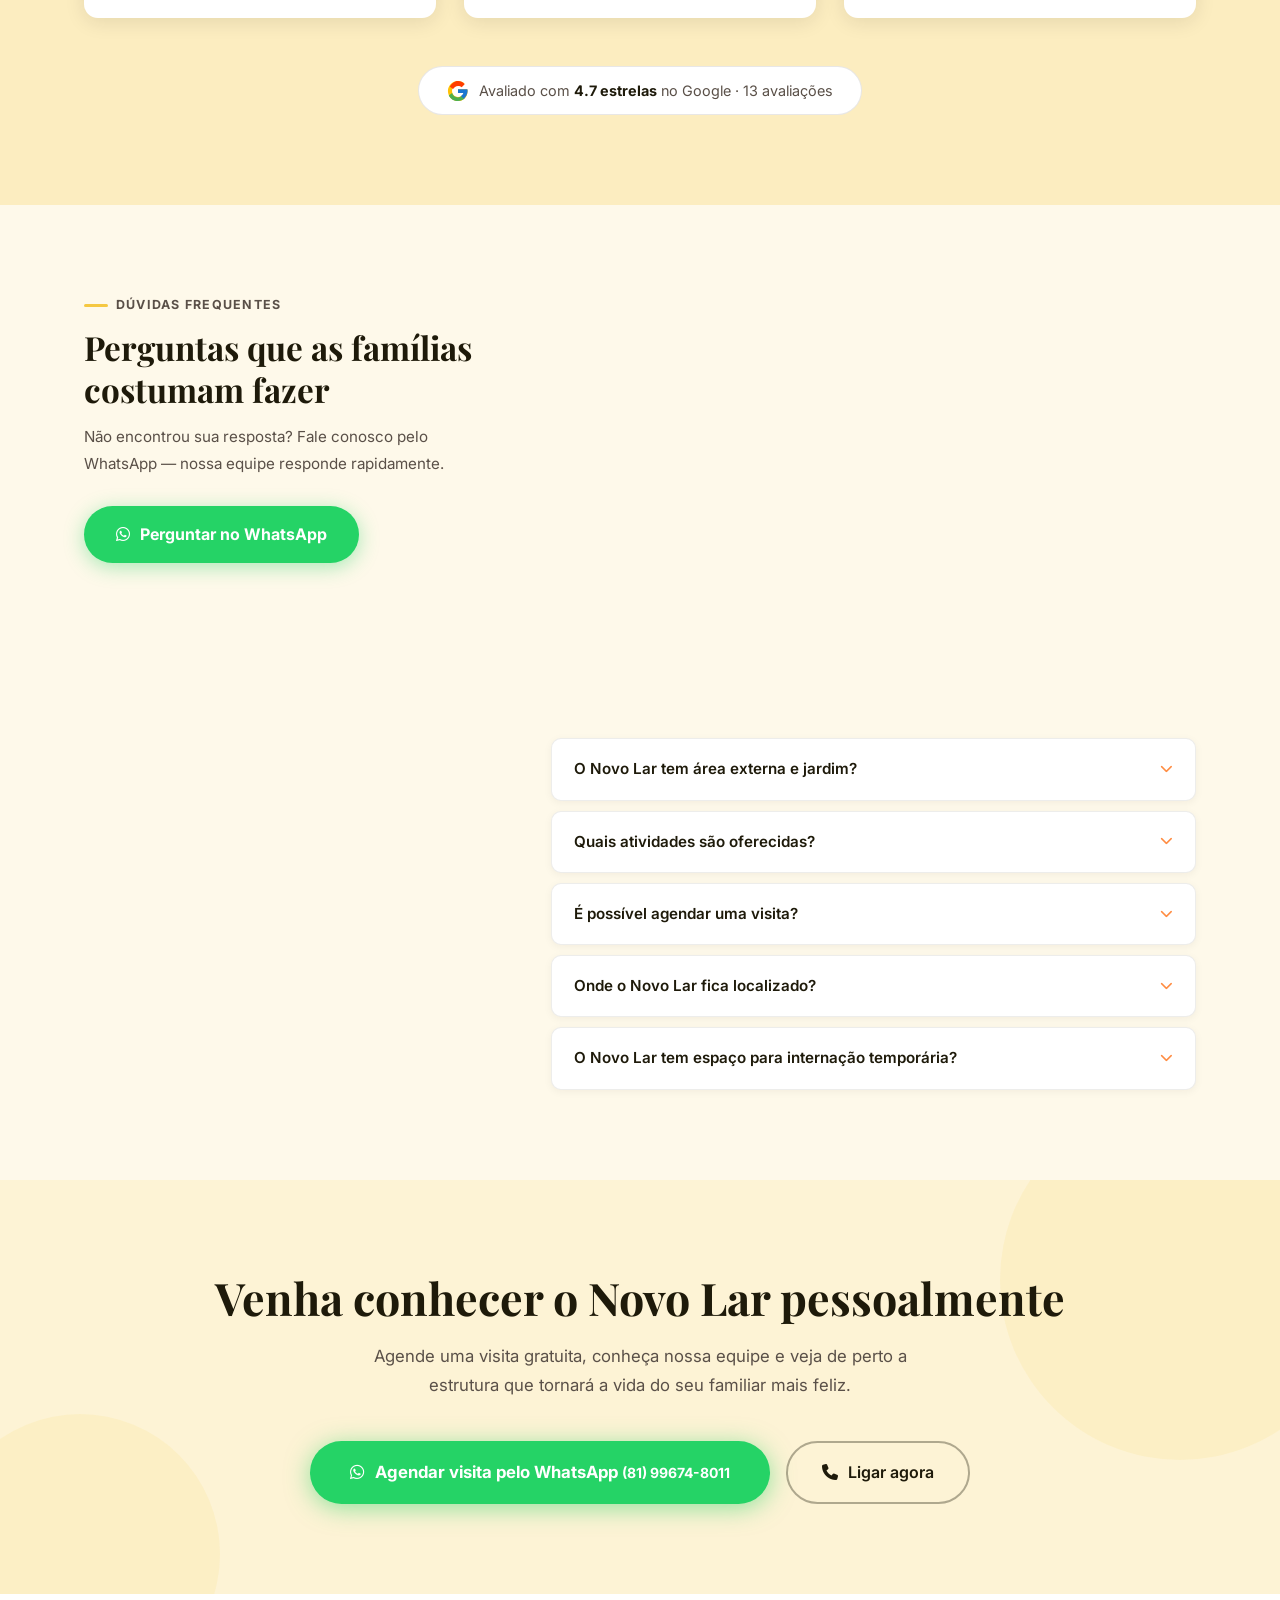
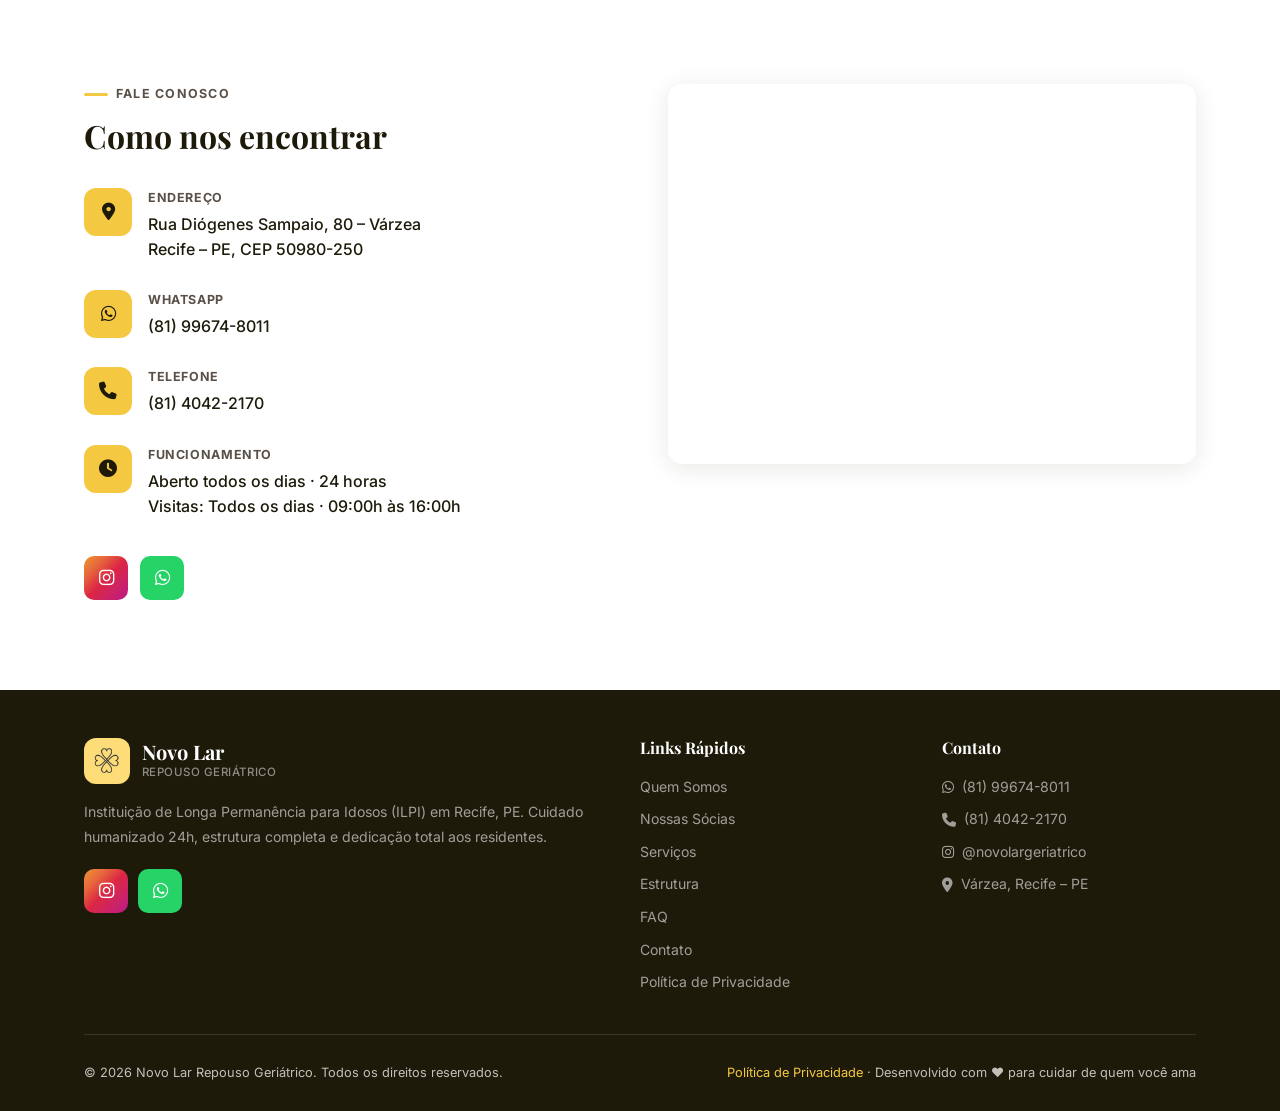
==== commit 84e55010: "100%" ====
--- a/Novo Lar/index.html
+++ b/Novo Lar/index.html
@@ -278,7 +278,7 @@
         <ul class="sobre__checklist" aria-label="Diferenciais">
           <li><i class="fa-solid fa-check" aria-hidden="true"></i> Equipe de cuidadores treinados e humanizados</li>
           <li><i class="fa-solid fa-check" aria-hidden="true"></i> Ambiente tranquilo, seguro e com muito verde</li>
-          <li><i class="fa-solid fa-check" aria-hidden="true"></i> Alimentação balanceada e adaptada para cada residente</li>
+          <li><i class="fa-solid fa-check" aria-hidden="true"></i> Alimentação balanceada e com alimentos frescos</li>
           <li><i class="fa-solid fa-check" aria-hidden="true"></i> Atividades de lazer, recreação e integração social</li>
           <li><i class="fa-solid fa-check" aria-hidden="true"></i> Monitoramento contínuo da saúde dos residentes</li>
         </ul>
@@ -405,7 +405,7 @@
       <div class="serv-card">
         <span class="serv-card__icon" aria-hidden="true">🍽️</span>
         <h3>Nutrição e Alimentação</h3>
-        <p>Refeições balanceadas e adaptadas, preparadas com ingredientes frescos e supervisionadas por nutricionistas.</p>
+        <p>Refeições balanceadas e adaptadas, preparadas com ingredientes frescos.</p>
       </div>
       <div class="serv-card">
         <span class="serv-card__icon" aria-hidden="true">💊</span>
